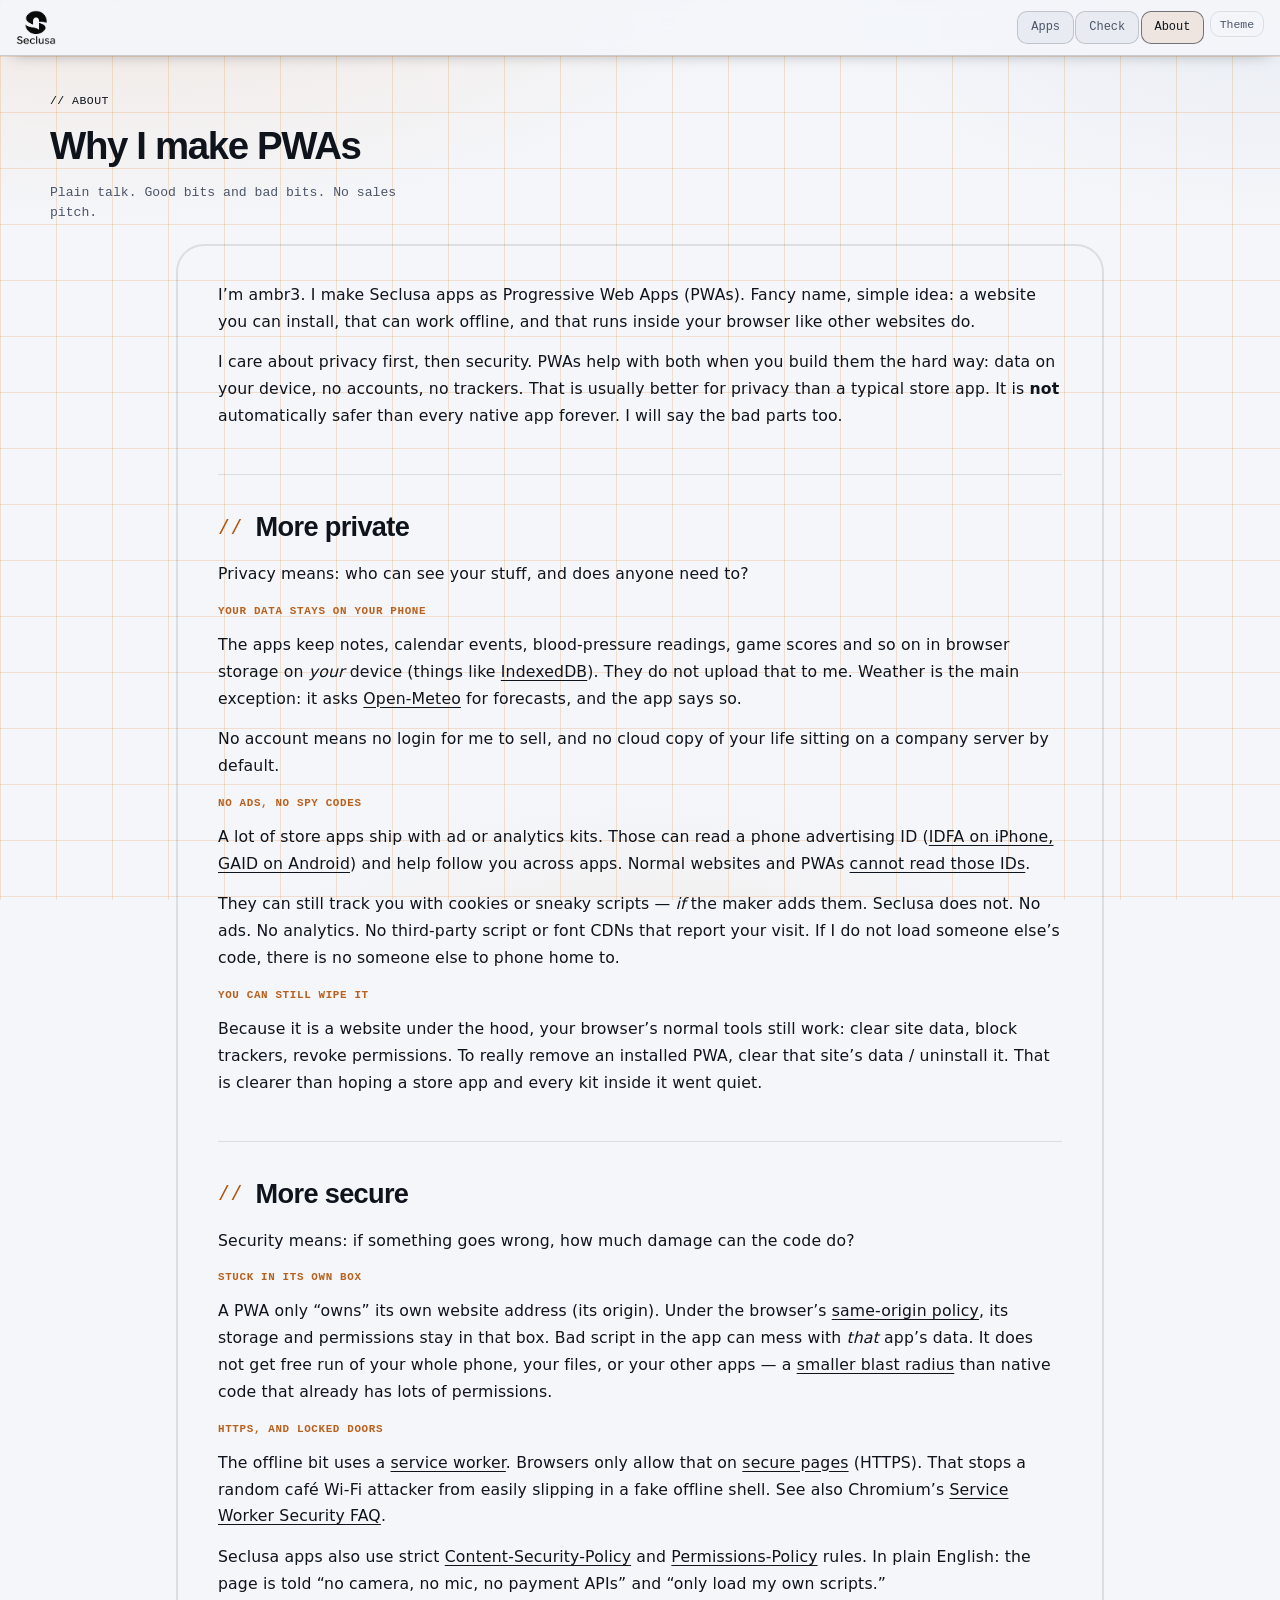
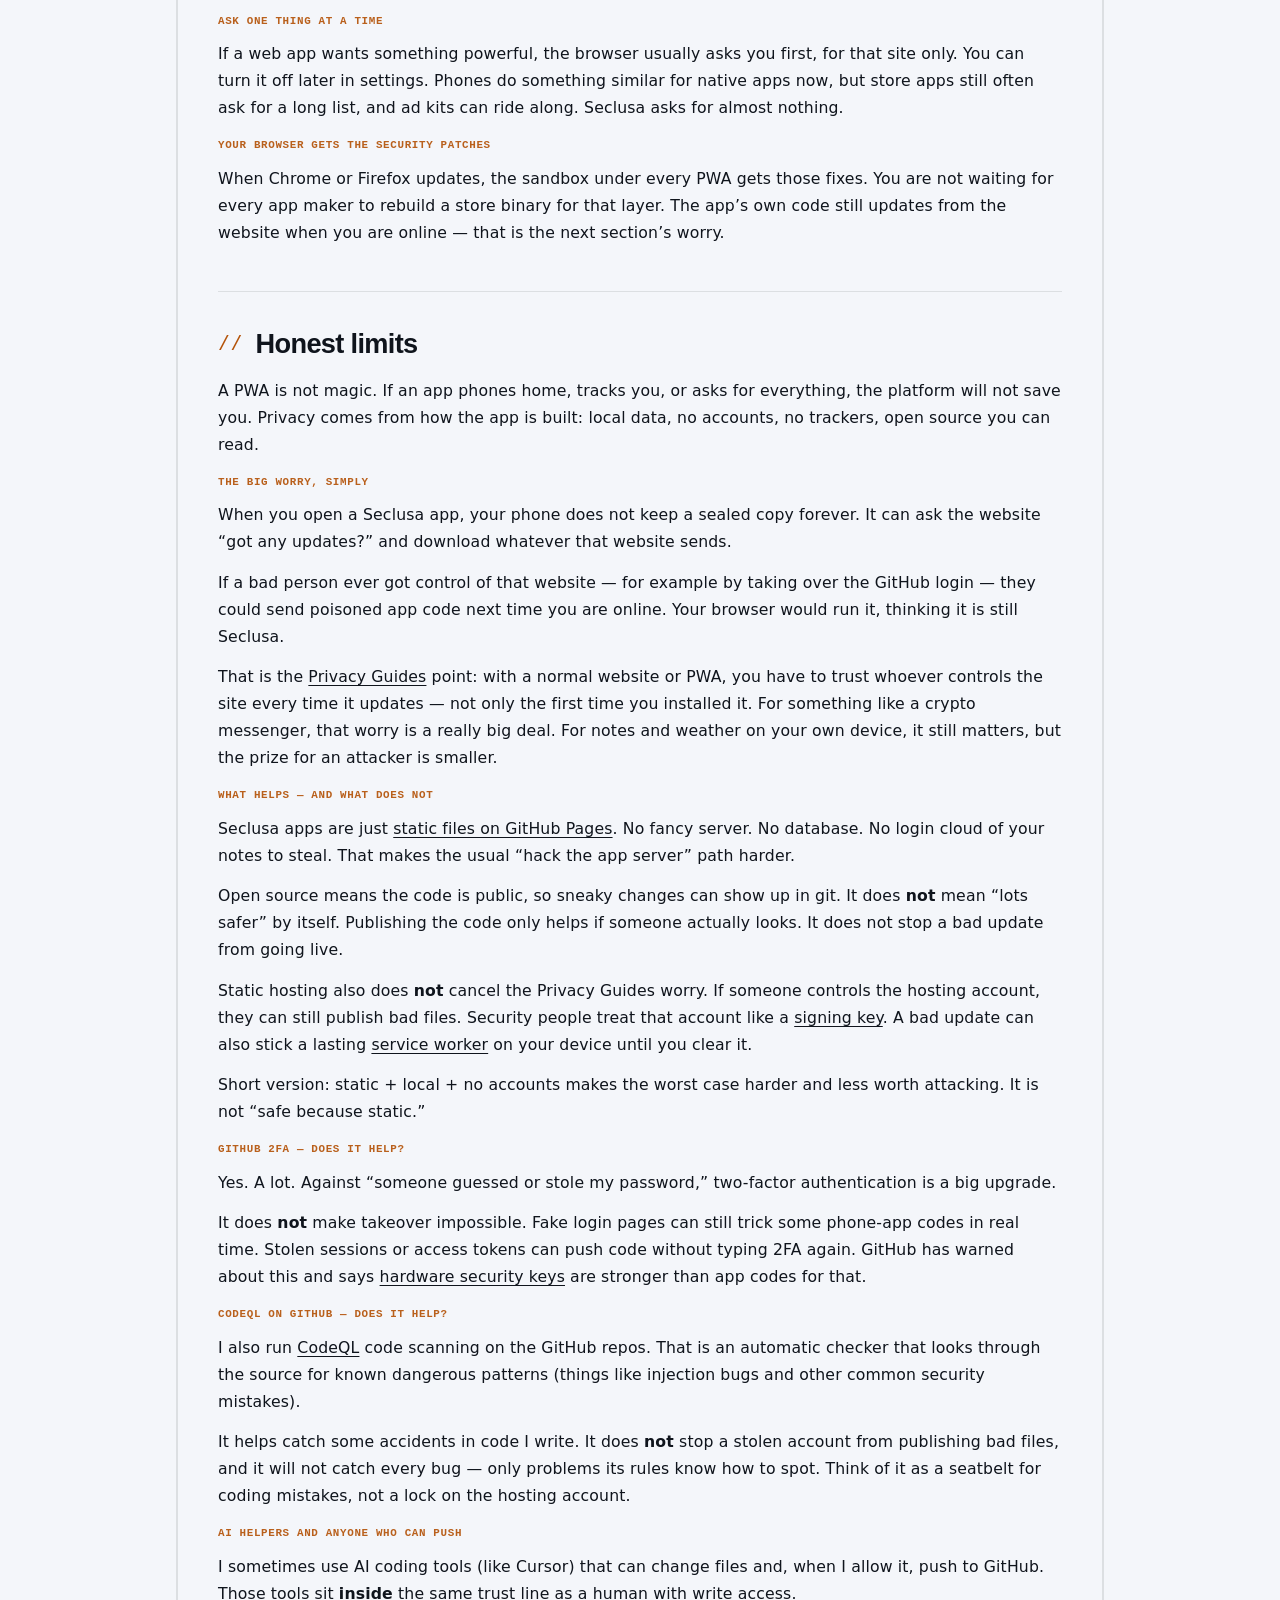
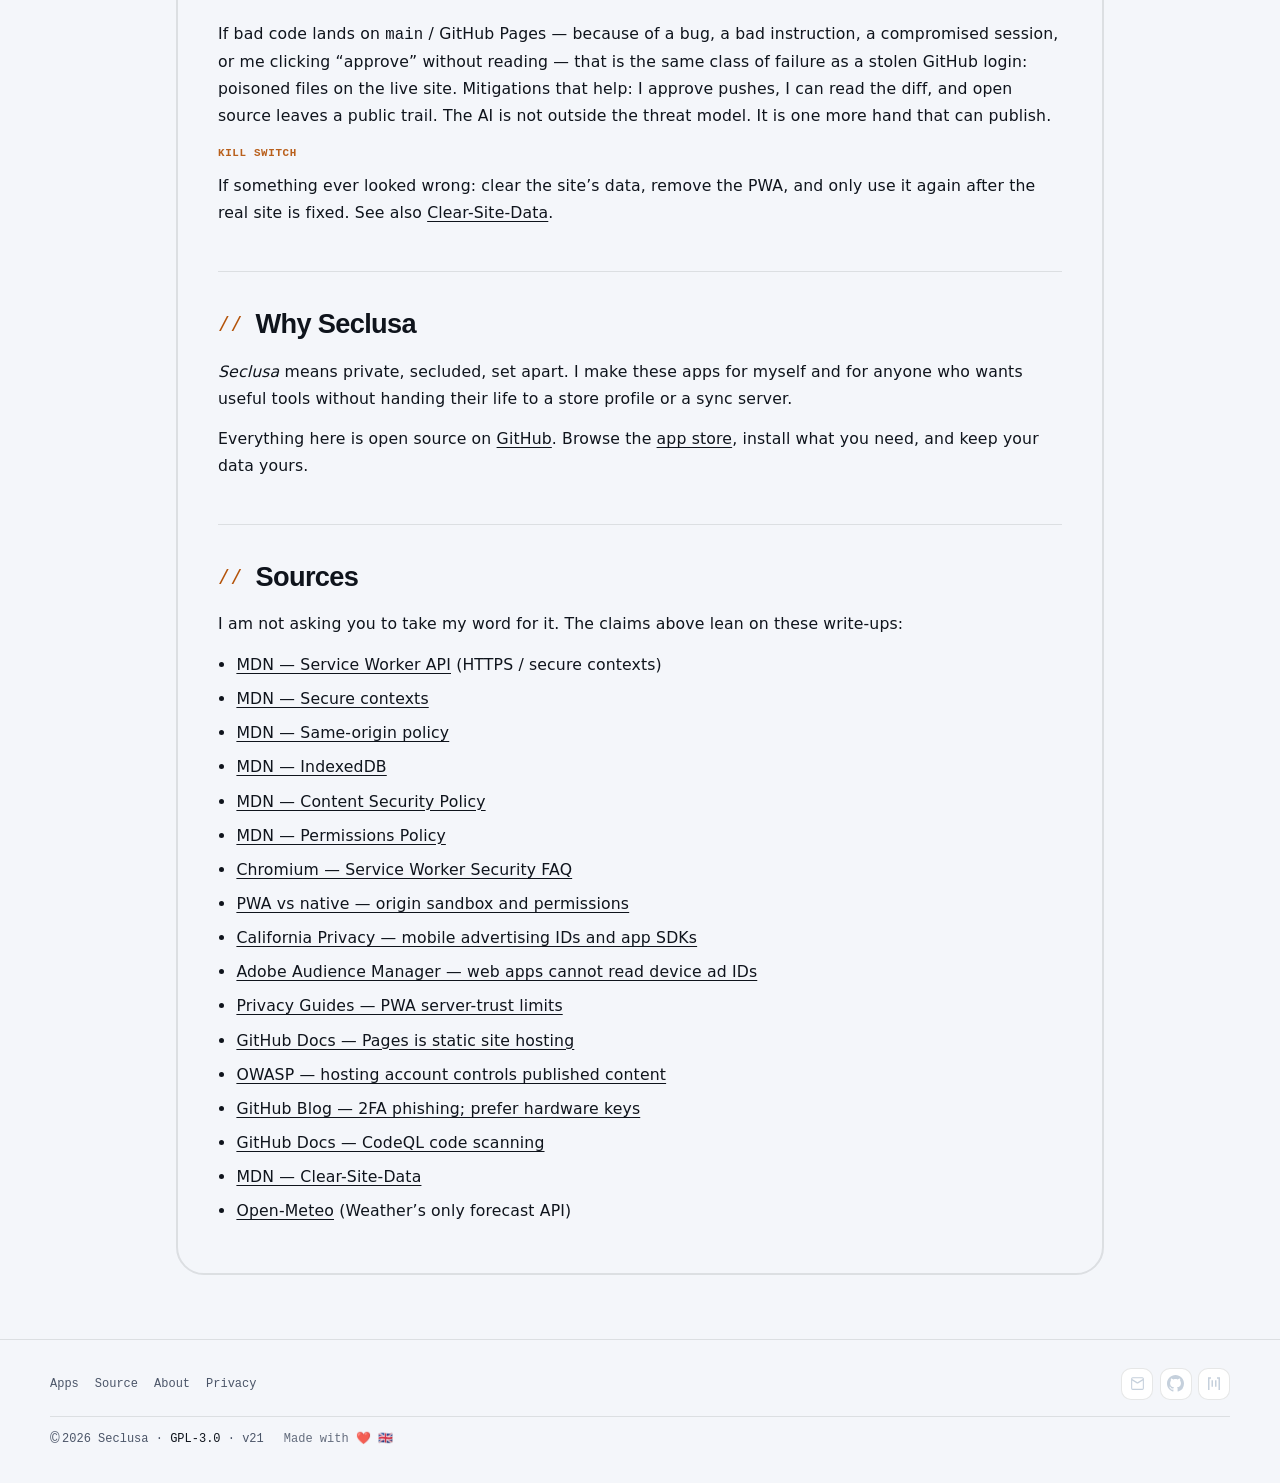
==== about/index.html @ 69f2e100 "Release 21: add Check toolkit page on the site. Co-authored-by: Cursor <cursoragent@cursor.com>" ====
<!DOCTYPE html>
<html lang="en">
<head>
  <meta charset="utf-8">
  <meta name="viewport" content="width=device-width, initial-scale=1, viewport-fit=cover">
  <meta name="description" content="Why ambr3 builds Seclusa PWAs — plain talk on privacy, security, and the hard limits.">
  <meta name="theme-color" content="#070b12">
  <meta name="referrer" content="no-referrer">
  <meta http-equiv="Permissions-Policy" content="camera=(), microphone=(), geolocation=(), payment=(), usb=(), interest-cohort=()">
  <meta http-equiv="Content-Security-Policy" content="default-src 'self'; base-uri 'self'; form-action 'self'; object-src 'none'; img-src 'self'; font-src 'self'; style-src 'self'; script-src 'self'; worker-src 'self'; connect-src 'self'; manifest-src 'self'; upgrade-insecure-requests">
  <title>About | Seclusa</title>
  <link rel="canonical" href="https://ambr3.github.io/site/about/">
  <meta property="og:type" content="website">
  <meta property="og:site_name" content="Seclusa">
  <meta property="og:title" content="About | Seclusa">
  <meta property="og:description" content="Why ambr3 builds Seclusa PWAs — plain talk on privacy, security, and the hard limits.">
  <meta property="og:url" content="https://ambr3.github.io/site/about/">
  <meta property="og:image" content="https://ambr3.github.io/site/icons/social.png">
  <meta name="twitter:card" content="summary">
  <meta name="twitter:title" content="About | Seclusa">
  <meta name="twitter:description" content="Why ambr3 builds Seclusa PWAs — plain talk on privacy, security, and the hard limits.">
  <meta name="twitter:image" content="https://ambr3.github.io/site/icons/social.png">
  <link rel="alternate" type="application/rss+xml" title="Seclusa releases" href="../feed.xml">
  <link rel="icon" type="image/png" sizes="192x192" href="../icons/icon-192.png?v=21">
  <link rel="apple-touch-icon" href="../icons/apple-touch-icon.png?v=21">
  <script src="../js/theme-boot.js?v=21"></script>
  <link rel="stylesheet" href="../css/site.css?v=21">
</head>
<body data-site-v="21">
  <nav class="site-nav" aria-label="Primary">
    <a class="brand" href="../">
      <img class="brand-mark" src="../icons/icon-192.png?v=21" width="40" height="40" alt="Seclusa">
    </a>
    <ul class="links">
      <li><a href="../#apps">Apps</a></li>
      <li><a href="../check/">Check</a></li>
      <li><a href="../about/" aria-current="page">About</a></li>
      <li class="theme-menu">
        <button type="button" class="theme-toggle" data-theme-toggle aria-expanded="false" aria-haspopup="dialog" aria-controls="theme-sheet">Theme</button>
        <div class="theme-sheet" id="theme-sheet" data-theme-sheet role="dialog" aria-label="Theme" hidden>
          <p class="theme-sheet__label">Mode</p>
          <div class="theme-sheet__row" role="radiogroup" aria-label="Colour mode">
            <button type="button" role="radio" data-theme-opt="system" aria-checked="false">System</button>
            <button type="button" role="radio" data-theme-opt="light" aria-checked="false">Light</button>
            <button type="button" role="radio" data-theme-opt="dark" aria-checked="false">Dark</button>
          </div>
        </div>
      </li>
    </ul>
  </nav>

  <main>
    <header class="page-head wrap">
      <p class="label">// About</p>
      <h1>Why I make PWAs</h1>
      <p>Plain talk. Good bits and bad bits. No sales pitch.</p>
    </header>

    <div class="about-frame wrap">
      <section class="about-body" id="about">
        <section class="about-section">
          <p>I’m ambr3. I make Seclusa apps as Progressive Web Apps (PWAs). Fancy name, simple idea: a website you can install, that can work offline, and that runs inside your browser like other websites do.</p>
          <p>I care about privacy first, then security. PWAs help with both when you build them the hard way: data on your device, no accounts, no trackers. That is usually better for privacy than a typical store app. It is <strong>not</strong> automatically safer than every native app forever. I will say the bad parts too.</p>
        </section>

        <section class="about-section">
          <h2>More private</h2>
          <p>Privacy means: who can see your stuff, and does anyone need to?</p>
          <h3>Your data stays on your phone</h3>
          <p>The apps keep notes, calendar events, blood-pressure readings, game scores and so on in browser storage on <em>your</em> device (things like <a href="https://developer.mozilla.org/en-US/docs/Web/API/IndexedDB_API" rel="noopener noreferrer">IndexedDB</a>). They do not upload that to me. Weather is the main exception: it asks <a href="https://open-meteo.com/" rel="noopener noreferrer">Open-Meteo</a> for forecasts, and the app says so.</p>
          <p>No account means no login for me to sell, and no cloud copy of your life sitting on a company server by default.</p>
          <h3>No ads, no spy codes</h3>
          <p>A lot of store apps ship with ad or analytics kits. Those can read a phone advertising ID (<a href="https://privacy.ca.gov/2025/09/limit-mobile-app-tracking/" rel="noopener noreferrer">IDFA on iPhone, GAID on Android</a>) and help follow you across apps. Normal websites and PWAs <a href="https://experienceleague.adobe.com/en/docs/audience-manager/user-guide/features/data-sources/global-data-sources" rel="noopener noreferrer">cannot read those IDs</a>.</p>
          <p>They can still track you with cookies or sneaky scripts — <em>if</em> the maker adds them. Seclusa does not. No ads. No analytics. No third-party script or font CDNs that report your visit. If I do not load someone else’s code, there is no someone else to phone home to.</p>
          <h3>You can still wipe it</h3>
          <p>Because it is a website under the hood, your browser’s normal tools still work: clear site data, block trackers, revoke permissions. To really remove an installed PWA, clear that site’s data / uninstall it. That is clearer than hoping a store app and every kit inside it went quiet.</p>
        </section>

        <section class="about-section">
          <h2>More secure</h2>
          <p>Security means: if something goes wrong, how much damage can the code do?</p>
          <h3>Stuck in its own box</h3>
          <p>A PWA only “owns” its own website address (its origin). Under the browser’s <a href="https://developer.mozilla.org/en-US/docs/Web/Security/Same-origin_policy" rel="noopener noreferrer">same-origin policy</a>, its storage and permissions stay in that box. Bad script in the app can mess with <em>that</em> app’s data. It does not get free run of your whole phone, your files, or your other apps — a <a href="https://progressivewebapps.com/fundamentals/pwa-vs-native/" rel="noopener noreferrer">smaller blast radius</a> than native code that already has lots of permissions.</p>
          <h3>HTTPS, and locked doors</h3>
          <p>The offline bit uses a <a href="https://developer.mozilla.org/en-US/docs/Web/API/Service_Worker_API" rel="noopener noreferrer">service worker</a>. Browsers only allow that on <a href="https://developer.mozilla.org/en-US/docs/Web/Security/Defenses/Secure_Contexts" rel="noopener noreferrer">secure pages</a> (HTTPS). That stops a random café Wi‑Fi attacker from easily slipping in a fake offline shell. See also Chromium’s <a href="https://www.chromium.org/Home/chromium-security/security-faq/service-worker-security-faq/" rel="noopener noreferrer">Service Worker Security FAQ</a>.</p>
          <p>Seclusa apps also use strict <a href="https://developer.mozilla.org/en-US/docs/Web/HTTP/Guides/CSP" rel="noopener noreferrer">Content-Security-Policy</a> and <a href="https://developer.mozilla.org/en-US/docs/Web/HTTP/Guides/Permissions_Policy" rel="noopener noreferrer">Permissions-Policy</a> rules. In plain English: the page is told “no camera, no mic, no payment APIs” and “only load my own scripts.”</p>
          <h3>Ask one thing at a time</h3>
          <p>If a web app wants something powerful, the browser usually asks you first, for that site only. You can turn it off later in settings. Phones do something similar for native apps now, but store apps still often ask for a long list, and ad kits can ride along. Seclusa asks for almost nothing.</p>
          <h3>Your browser gets the security patches</h3>
          <p>When Chrome or Firefox updates, the sandbox under every PWA gets those fixes. You are not waiting for every app maker to rebuild a store binary for that layer. The app’s own code still updates from the website when you are online — that is the next section’s worry.</p>
        </section>

        <section class="about-section">
          <h2>Honest limits</h2>
          <p>A PWA is not magic. If an app phones home, tracks you, or asks for everything, the platform will not save you. Privacy comes from how the app is built: local data, no accounts, no trackers, open source you can read.</p>
          <h3>The big worry, simply</h3>
          <p>When you open a Seclusa app, your phone does not keep a sealed copy forever. It can ask the website “got any updates?” and download whatever that website sends.</p>
          <p>If a bad person ever got control of that website — for example by taking over the GitHub login — they could send poisoned app code next time you are online. Your browser would run it, thinking it is still Seclusa.</p>
          <p>That is the <a href="https://www.privacyguides.org/articles/2024/11/30/pwa-vs-iwa/" rel="noopener noreferrer">Privacy Guides</a> point: with a normal website or PWA, you have to trust whoever controls the site every time it updates — not only the first time you installed it. For something like a crypto messenger, that worry is a really big deal. For notes and weather on your own device, it still matters, but the prize for an attacker is smaller.</p>
          <h3>What helps — and what does not</h3>
          <p>Seclusa apps are just <a href="https://docs.github.com/en/pages/getting-started-with-github-pages/about-github-pages" rel="noopener noreferrer">static files on GitHub Pages</a>. No fancy server. No database. No login cloud of your notes to steal. That makes the usual “hack the app server” path harder.</p>
          <p>Open source means the code is public, so sneaky changes can show up in git. It does <strong>not</strong> mean “lots safer” by itself. Publishing the code only helps if someone actually looks. It does not stop a bad update from going live.</p>
          <p>Static hosting also does <strong>not</strong> cancel the Privacy Guides worry. If someone controls the hosting account, they can still publish bad files. Security people treat that account like a <a href="https://scs.owasp.org/handbooks/02-dns-hosting-security/part5-hosting-and-web-presence/" rel="noopener noreferrer">signing key</a>. A bad update can also stick a lasting <a href="https://www.chromium.org/Home/chromium-security/security-faq/service-worker-security-faq/" rel="noopener noreferrer">service worker</a> on your device until you clear it.</p>
          <p>Short version: static + local + no accounts makes the worst case harder and less worth attacking. It is not “safe because static.”</p>
          <h3>GitHub 2FA — does it help?</h3>
          <p>Yes. A lot. Against “someone guessed or stole my password,” two-factor authentication is a big upgrade.</p>
          <p>It does <strong>not</strong> make takeover impossible. Fake login pages can still trick some phone-app codes in real time. Stolen sessions or access tokens can push code without typing 2FA again. GitHub has warned about this and says <a href="https://github.blog/news-insights/company-news/security-alert-new-phishing-campaign-targets-github-users/" rel="noopener noreferrer">hardware security keys</a> are stronger than app codes for that.</p>
          <h3>CodeQL on GitHub — does it help?</h3>
          <p>I also run <a href="https://docs.github.com/en/code-security/code-scanning/introduction-to-code-scanning/about-code-scanning-with-codeql" rel="noopener noreferrer">CodeQL</a> code scanning on the GitHub repos. That is an automatic checker that looks through the source for known dangerous patterns (things like injection bugs and other common security mistakes).</p>
          <p>It helps catch some accidents in code I write. It does <strong>not</strong> stop a stolen account from publishing bad files, and it will not catch every bug — only problems its rules know how to spot. Think of it as a seatbelt for coding mistakes, not a lock on the hosting account.</p>
          <h3>AI helpers and anyone who can push</h3>
          <p>I sometimes use AI coding tools (like Cursor) that can change files and, when I allow it, push to GitHub. Those tools sit <strong>inside</strong> the same trust line as a human with write access.</p>
          <p>If bad code lands on <code>main</code> / GitHub Pages — because of a bug, a bad instruction, a compromised session, or me clicking “approve” without reading — that is the same class of failure as a stolen GitHub login: poisoned files on the live site. Mitigations that help: I approve pushes, I can read the diff, and open source leaves a public trail. The AI is not outside the threat model. It is one more hand that can publish.</p>
          <h3>Kill switch</h3>
          <p>If something ever looked wrong: clear the site’s data, remove the PWA, and only use it again after the real site is fixed. See also <a href="https://developer.mozilla.org/en-US/docs/Web/HTTP/Headers/Clear-Site-Data" rel="noopener noreferrer">Clear-Site-Data</a>.</p>
        </section>

        <section class="about-section">
          <h2>Why Seclusa</h2>
          <p><em>Seclusa</em> means private, secluded, set apart. I make these apps for myself and for anyone who wants useful tools without handing their life to a store profile or a sync server.</p>
          <p>Everything here is open source on <a href="https://github.com/ambr3" rel="noopener noreferrer">GitHub</a>. Browse the <a href="../#apps">app store</a>, install what you need, and keep your data yours.</p>
        </section>

        <section class="about-section">
          <h2>Sources</h2>
          <p>I am not asking you to take my word for it. The claims above lean on these write-ups:</p>
          <ul class="about-sources">
            <li><a href="https://developer.mozilla.org/en-US/docs/Web/API/Service_Worker_API" rel="noopener noreferrer">MDN — Service Worker API</a> (HTTPS / secure contexts)</li>
            <li><a href="https://developer.mozilla.org/en-US/docs/Web/Security/Defenses/Secure_Contexts" rel="noopener noreferrer">MDN — Secure contexts</a></li>
            <li><a href="https://developer.mozilla.org/en-US/docs/Web/Security/Same-origin_policy" rel="noopener noreferrer">MDN — Same-origin policy</a></li>
            <li><a href="https://developer.mozilla.org/en-US/docs/Web/API/IndexedDB_API" rel="noopener noreferrer">MDN — IndexedDB</a></li>
            <li><a href="https://developer.mozilla.org/en-US/docs/Web/HTTP/Guides/CSP" rel="noopener noreferrer">MDN — Content Security Policy</a></li>
            <li><a href="https://developer.mozilla.org/en-US/docs/Web/HTTP/Guides/Permissions_Policy" rel="noopener noreferrer">MDN — Permissions Policy</a></li>
            <li><a href="https://www.chromium.org/Home/chromium-security/security-faq/service-worker-security-faq/" rel="noopener noreferrer">Chromium — Service Worker Security FAQ</a></li>
            <li><a href="https://progressivewebapps.com/fundamentals/pwa-vs-native/" rel="noopener noreferrer">PWA vs native — origin sandbox and permissions</a></li>
            <li><a href="https://privacy.ca.gov/2025/09/limit-mobile-app-tracking/" rel="noopener noreferrer">California Privacy — mobile advertising IDs and app SDKs</a></li>
            <li><a href="https://experienceleague.adobe.com/en/docs/audience-manager/user-guide/features/data-sources/global-data-sources" rel="noopener noreferrer">Adobe Audience Manager — web apps cannot read device ad IDs</a></li>
            <li><a href="https://www.privacyguides.org/articles/2024/11/30/pwa-vs-iwa/" rel="noopener noreferrer">Privacy Guides — PWA server-trust limits</a></li>
            <li><a href="https://docs.github.com/en/pages/getting-started-with-github-pages/about-github-pages" rel="noopener noreferrer">GitHub Docs — Pages is static site hosting</a></li>
            <li><a href="https://scs.owasp.org/handbooks/02-dns-hosting-security/part5-hosting-and-web-presence/" rel="noopener noreferrer">OWASP — hosting account controls published content</a></li>
            <li><a href="https://github.blog/news-insights/company-news/security-alert-new-phishing-campaign-targets-github-users/" rel="noopener noreferrer">GitHub Blog — 2FA phishing; prefer hardware keys</a></li>
            <li><a href="https://docs.github.com/en/code-security/code-scanning/introduction-to-code-scanning/about-code-scanning-with-codeql" rel="noopener noreferrer">GitHub Docs — CodeQL code scanning</a></li>
            <li><a href="https://developer.mozilla.org/en-US/docs/Web/HTTP/Headers/Clear-Site-Data" rel="noopener noreferrer">MDN — Clear-Site-Data</a></li>
            <li><a href="https://open-meteo.com/" rel="noopener noreferrer">Open-Meteo</a> (Weather’s only forecast API)</li>
          </ul>
        </section>
      </section>
    </div>
  </main>

  <footer class="site-footer">
    <div class="foot-inner">
      <div class="foot-top">
        <nav class="foot-map" aria-label="Site">
          <a href="../#apps">Apps</a>
          <a href="https://github.com/ambr3" rel="noopener noreferrer">Source</a>
          <a href="../about/">About</a>
          <a href="../privacy/">Privacy</a>
        </nav>
<div class="foot-social" aria-label="Profiles">
      <a class="foot-ico" href="mailto:ambr3@dav3.mailer.me" aria-label="Email" title="Email">
        <img src="../icons/email.svg" alt="" width="20" height="20">
      </a>
      <a class="foot-ico" href="https://github.com/ambr3" rel="noopener noreferrer" aria-label="GitHub" title="GitHub">
        <img src="../icons/github.svg" alt="" width="20" height="20">
      </a>
      <a class="foot-ico" href="https://matrix.to/#/@solair3:matrix.org" rel="noopener noreferrer" aria-label="Matrix" title="Matrix">
        <img src="../icons/matrix.svg" alt="" width="20" height="20">
      </a>
    </div>
      </div>
      <div class="foot-bottom">
        <p class="foot-legal"><span class="foot-legal__mark" aria-hidden="true">©</span><span class="foot-legal__text">2026 Seclusa · <a href="../COPYING.txt">GPL-3.0</a> · <span class="foot-ver">v21</span></span></p>
        <p class="foot-credit">Made with ❤️ 🇬🇧</p>
      </div>
    </div>
  </footer>
  <script src="../js/site.js?v=21"></script>
</body>
</html>
---- css/site.css ----
@font-face {
  font-family: "Seclusa Mono";
  src: url("../fonts/CascadiaMono.ttf") format("truetype");
  font-weight: 400 600;
  font-style: normal;
  font-display: swap;
}

:root,
html[data-theme="dark"] {
  color-scheme: dark;
  --ink: #070b12;
  --ink-2: #0c1220;
  --ink-3: #141c2e;
  --panel: #101827;
  --panel-2: #172033;
  --fog: #8fa0b8;
  --paper: #c9d4e6;
  --teal: #ffffff;
  --teal-dim: #e8eef8;
  --accent: #e08a3c;
  --accent-dim: #c4732a;
  --teal-glow: rgba(224, 138, 60, 0.12);
  --link: #ffffff;
  --line: rgba(139, 155, 180, 0.2);
  --line-strong: rgba(139, 155, 180, 0.32);
  --amber: #e6a35c;
  --danger: #f87171;
  --display: "Segoe UI", "Helvetica Neue", sans-serif;
  --body: "Segoe UI", "Helvetica Neue", sans-serif;
  --mono: ui-monospace, "Cascadia Code", "SF Mono", Menlo, Consolas, monospace;
  --nav-h: 56px;
  --max: 1180px;
  --ease: cubic-bezier(0.22, 1, 0.36, 1);
  --radius: 10px;
  --nav-bg: rgba(7, 11, 18, 0.88);
  --grid-line: rgba(224, 138, 60, 0.14);
  --grid-glow: rgba(224, 138, 60, 0.22);
  --icon-tile: #0a0a0a;
  --icon-ink: #ffffff;
}

html[data-theme="light"] {
  color-scheme: light;
  --ink: #f4f6fa;
  --ink-2: #e9eef6;
  --ink-3: #dde4ef;
  --panel: #ffffff;
  --panel-2: #f0f3f9;
  --fog: #4b5568;
  --paper: #0f141c;
  --teal: #0f141c;
  --teal-dim: #1a2332;
  --accent: #c45e12;
  --accent-dim: #9a4a0c;
  --teal-glow: rgba(196, 94, 18, 0.1);
  --link: #0f141c;
  --line: rgba(15, 20, 28, 0.1);
  --line-strong: rgba(15, 20, 28, 0.18);
  --amber: #b45309;
  --nav-bg: rgba(244, 246, 250, 0.92);
  --grid-line: rgba(224, 138, 60, 0.22);
  --grid-glow: rgba(224, 138, 60, 0.14);
  --icon-tile: #ffffff;
  --icon-ink: #0a0a0a;
}

*,
*::before,
*::after {
  box-sizing: border-box;
}

html {
  scroll-behavior: smooth;
  overflow-x: clip;
  -webkit-text-size-adjust: 100%;
  text-size-adjust: 100%;
}

body {
  margin: 0;
  min-height: 100vh;
  max-width: 100%;
  overflow-x: clip;
  font-family: var(--body);
  font-size: 1rem;
  line-height: 1.55;
  color: var(--paper);
  background: var(--ink);
  -webkit-font-smoothing: antialiased;
}

body::before {
  content: "";
  position: fixed;
  inset: 0;
  z-index: -2;
  background:
    linear-gradient(var(--grid-line) 1px, transparent 1px),
    linear-gradient(90deg, var(--grid-line) 1px, transparent 1px),
    radial-gradient(ellipse 90% 55% at 10% -5%, var(--grid-glow), transparent 55%),
    radial-gradient(ellipse 70% 50% at 100% 0%, rgba(139, 155, 180, 0.1), transparent 50%),
    radial-gradient(ellipse 60% 40% at 50% 110%, rgba(224, 138, 60, 0.08), transparent 55%),
    var(--ink);
  background-size: 56px 56px, 56px 56px, auto, auto, auto, auto;
  animation: grid-drift 28s linear infinite;
}

@keyframes grid-drift {
  from { background-position: 0 0, 0 0, 0 0, 0 0, 0 0, 0 0; }
  to { background-position: 56px 56px, 56px 56px, 0 0, 0 0, 0 0, 0 0; }
}

@media (prefers-reduced-motion: reduce) {
  body::before {
    animation: none;
  }
}

a {
  color: var(--link);
  text-decoration: none;
}

a:hover {
  color: var(--teal-dim);
  text-decoration: underline;
  text-underline-offset: 3px;
}

a:focus-visible,
.site-nav .brand:focus-visible {
  outline: 2px solid rgba(242, 196, 154, 0.65);
  outline-offset: 3px;
}

img {
  max-width: 100%;
  display: block;
}

code {
  font-family: var(--mono);
}

.site-nav {
  position: sticky;
  top: 0;
  z-index: 40;
  min-height: var(--nav-h);
  height: auto;
  display: flex;
  align-items: center;
  justify-content: space-between;
  gap: 0.5rem 1rem;
  flex-wrap: wrap;
  padding: 0.55rem 1rem;
  background: var(--nav-bg);
  /* A stronger bottom edge separates the sticky bar from page content as it
     scrolls under, which a plain background tint alone does not achieve. */
  border-bottom: 1px solid var(--line-strong);
  box-shadow: 0 6px 18px -12px rgba(0, 0, 0, 0.55);
  backdrop-filter: blur(10px);
  transition: padding 0.22s var(--ease), min-height 0.22s var(--ease);
}

.site-nav.is-compact {
  padding: 0.35rem 1rem;
  min-height: 2.75rem;
}

.site-nav .brand-mark {
  transition: width 0.22s var(--ease), height 0.22s var(--ease);
}

.site-nav.is-compact .brand-mark {
  width: 1.85rem;
  height: auto;
}

.site-nav .brand {
  display: inline-flex;
  align-items: center;
  text-decoration: none;
  flex: 0 0 auto;
  line-height: 0;
}

.site-nav .brand-mark,
.hero-lockup__icon {
  border-radius: 0;
  background: transparent;
  box-shadow: none;
}

.site-nav .brand-mark {
  width: 2.5rem;
  /* The icon is transparent now and slightly wider than tall (108x95), so a
     fixed square height would squash it. Auto height keeps the aspect ratio;
     flex-start keeps the mark aligned to the top of the nav row. */
  height: auto;
  flex: 0 0 auto;
  display: block;
}

/* Icon colour follows the theme: the artwork is dark, so dark mode inverts it.

   The home logo additionally carries an orange glow, held in --logo-glow so
   each theme only sets that one value. It is composed here rather than in the
   nav and tile rules because a filter list may not mix `none` with other
   functions: `invert(1) none` is invalid and the whole declaration is dropped,
   which is how the nav mark lost its invert. Elements without --logo-glow get
   the plain form instead. */
html[data-theme="dark"] .site-nav .brand-mark {
  filter: invert(1);
}

html[data-theme="dark"] .hero-lockup__icon {
  filter: invert(1) var(--logo-glow);
}

html[data-theme="light"] .site-nav .brand-mark {
  filter: none;
}

html[data-theme="light"] .hero-lockup__icon {
  filter: var(--logo-glow);
}

@media (prefers-color-scheme: dark) {
  html:not([data-theme="light"]) .site-nav .brand-mark {
    filter: invert(1);
  }

  html:not([data-theme="light"]) .hero-lockup__icon {
    filter: invert(1) var(--logo-glow);
  }
}

@media (prefers-color-scheme: light) {
  html:not([data-theme="dark"]) .site-nav .brand-mark {
    filter: none;
  }

  html:not([data-theme="dark"]) .hero-lockup__icon {
    filter: var(--logo-glow);
  }
}

.site-nav .brand:hover {
  text-decoration: none;
  opacity: 1;
}

html[data-theme="dark"] .site-nav .brand:hover .brand-mark {
  filter: invert(1) drop-shadow(0 0 16px rgba(224, 138, 60, 0.45));
}

html[data-theme="light"] .site-nav .brand:hover .brand-mark {
  filter: drop-shadow(0 0 12px rgba(196, 94, 18, 0.35));
}

@media (prefers-color-scheme: dark) {
  html:not([data-theme="light"]) .site-nav .brand:hover .brand-mark {
    filter: invert(1) drop-shadow(0 0 16px rgba(224, 138, 60, 0.45));
  }
}

@media (prefers-color-scheme: light) {
  html:not([data-theme="dark"]) .site-nav .brand:hover .brand-mark {
    filter: drop-shadow(0 0 12px rgba(196, 94, 18, 0.35));
  }
}

.site-nav .links {
  display: flex;
  flex-wrap: wrap;
  justify-content: flex-end;
  gap: 0.1rem;
  list-style: none;
  margin: 0;
  padding: 0;
  min-width: 0;
  max-width: 100%;
  flex: 1 1 auto;
}

.site-nav .links li {
  flex: 0 0 auto;
  min-width: 0;
}

.site-nav .links a {
  display: block;
  padding: 0.4rem 0.8rem;
  color: var(--fog);
  font-family: var(--mono);
  font-size: 0.75rem;
  font-weight: 500;
  border-radius: var(--radius);
  /* A visible edge makes each link read as a button rather than loose text.
     --line is theme-aware, so this needs no light/dark override. */
  border: 1px solid var(--line-strong);
  background: color-mix(in srgb, var(--fog) 6%, transparent);
  text-decoration: none;
  transition: color 0.15s var(--ease), background 0.15s var(--ease),
    border-color 0.15s var(--ease), transform 0.15s var(--ease);
  white-space: nowrap;
}

.site-nav .links a:hover,
.site-nav .links a:focus-visible,
.site-nav .links a[aria-current="page"] {
  color: var(--teal);
  background: var(--teal-glow);
  border-color: color-mix(in srgb, var(--teal) 55%, transparent);
  text-decoration: none;
}

/* Lift on hover only — a resting nav should not look interactive everywhere. */
.site-nav .links a:hover {
  transform: translateY(-1px);
}

.offline-main {
  padding: 3rem 0;
}

.wrap {
  width: min(100% - 2rem, var(--max));
  margin-inline: auto;
}

.site-footer {
  margin-top: 4rem;
  padding: 1.75rem 1.25rem 2.25rem;
  border-top: 1px solid var(--line);
  color: var(--fog);
  font-family: var(--mono);
  font-size: 0.75rem;
  line-height: 1.5;
}

.site-footer .foot-inner {
  width: min(100%, var(--max));
  margin-inline: auto;
  display: flex;
  flex-direction: column;
  gap: 1rem;
}

.site-footer .foot-top {
  display: flex;
  flex-wrap: wrap;
  align-items: center;
  justify-content: space-between;
  gap: 0.85rem 1.25rem;
}

.site-footer .foot-map {
  display: flex;
  flex-wrap: wrap;
  align-items: center;
  gap: 0.15rem 1rem;
  min-width: 0;
}

.site-footer .foot-bottom {
  display: flex;
  flex-wrap: wrap;
  align-items: baseline;
  gap: 0.35rem 1.25rem;
  padding-top: 0.85rem;
  border-top: 1px solid var(--line);
}

.site-footer .foot-legal,
.site-footer .foot-credit {
  margin: 0;
  min-width: 0;
}

.site-footer .foot-credit {
  opacity: 0.85;
}

/* The copyright symbol reads as part of the text at the same size, so it is
   scaled up and nudged to sit on the line rather than below it. */
.site-footer .foot-legal__mark {
  font-size: 1.35em;
  line-height: 0;
  vertical-align: -0.08em;
  margin-right: 0.15rem;
  opacity: 0.9;
}

.site-footer .foot-legal__text {
  white-space: nowrap;
}

.site-footer .foot-map a,
.site-footer .foot-credit a {
  color: inherit;
  text-decoration: none;
}

.site-footer .foot-map a:hover,
.site-footer .foot-credit a:hover {
  color: var(--paper);
}

.foot-social {
  display: flex;
  flex-wrap: nowrap;
  align-items: center;
  gap: 0.4rem;
  margin: 0;
}

.foot-ico {
  display: inline-flex;
  align-items: center;
  justify-content: center;
  flex: 0 0 auto;
  width: 2rem;
  height: 2rem;
  color: var(--fog);
  border: 1px solid var(--line);
  border-radius: var(--radius);
  background: var(--panel);
  transition: color 0.15s ease, border-color 0.15s ease, background 0.15s ease;
}

.foot-ico:hover {
  color: var(--teal);
  border-color: var(--line-strong);
  background: var(--teal-glow);
}

.foot-ico img,
.foot-ico svg {
  width: 1.05rem;
  height: 1.05rem;
  display: block;
}

@media (max-width: 640px) {
  .site-footer {
    padding: 1.5rem 1rem 2rem;
  }
  .site-footer .foot-top {
    flex-direction: column;
    align-items: flex-start;
  }
}

/* ----- Home ----- */
.hero {
  display: block;
  padding: 1.5rem 0 1.25rem;
  position: relative;
  min-width: 0;
  min-height: 0;
  overflow-x: clip;
}

.hero--compact {
  padding: 1.5rem 0 1.25rem;
}

.hero-copy {
  min-width: 0;
  max-width: 100%;
  display: flex;
  flex-direction: column;
  align-items: center;
  text-align: center;
}

.hero-brand-row {
  display: flex;
  flex-direction: column;
  align-items: center;
  justify-content: center;
  gap: 0.85rem;
  margin: 0 auto;
  min-width: 0;
  width: 100%;
  max-width: 28rem;
}

.hero-lockup__gloss {
  display: flex;
  flex-direction: column;
  align-items: center;
  gap: 0.4rem;
  width: 100%;
  max-width: 36ch;
}

.hero-lockup__icon {
  flex: 0 0 auto;
  width: clamp(11rem, 42vw, 16rem);
  height: auto;
  display: block;
  margin: 0 auto;
  --logo-glow: drop-shadow(0 0 16px rgba(224, 138, 60, 0.45));
}

.hero-lockup__tag {
  margin: 0;
  text-align: center;
  max-width: 36ch;
}

.hero-store-link {
  margin: 0.15rem 0 0;
  text-align: center;
}

@media (min-width: 768px) {
  .hero,
  .hero--compact {
    padding: 1.75rem 0 1.5rem;
  }

  .hero-brand-row {
    gap: 1rem;
  }

  .hero-lockup__icon {
    width: clamp(12rem, 22vw, 15.5rem);
  }
}

html[data-theme="light"] .hero-lockup__icon {
  --logo-glow: drop-shadow(0 0 12px rgba(196, 94, 18, 0.35));
}

@media (prefers-color-scheme: light) {
  html:not([data-theme="dark"]) .hero-lockup__icon {
    --logo-glow: drop-shadow(0 0 12px rgba(196, 94, 18, 0.35));
  }
}

.hero-lockup__rule {
  width: min(7.5rem, 42%);
  height: 0;
  margin: 0.2rem auto 0.15rem;
  border: 0;
  border-top: 1px solid rgba(255, 255, 255, 0.22);
  transition: border-color 0.25s var(--ease), box-shadow 0.25s var(--ease),
    width 0.25s var(--ease);
}

.hero-brand-row:hover .hero-lockup__rule,
.hero-lockup__gloss:hover .hero-lockup__rule {
  border-top-color: rgba(224, 138, 60, 0.7);
  box-shadow: 0 0 12px rgba(224, 138, 60, 0.45);
  width: min(9rem, 52%);
}

html[data-theme="light"] .hero-lockup__rule {
  border-top-color: rgba(15, 20, 28, 0.16);
}

html[data-theme="light"] .hero-brand-row:hover .hero-lockup__rule,
html[data-theme="light"] .hero-lockup__gloss:hover .hero-lockup__rule {
  border-top-color: rgba(196, 94, 18, 0.65);
  box-shadow: 0 0 10px rgba(196, 94, 18, 0.35);
}

@media (prefers-color-scheme: light) {
  html:not([data-theme="dark"]) .hero-lockup__rule {
    border-top-color: rgba(15, 20, 28, 0.16);
  }
  html:not([data-theme="dark"]) .hero-brand-row:hover .hero-lockup__rule,
  html:not([data-theme="dark"]) .hero-lockup__gloss:hover .hero-lockup__rule {
    border-top-color: rgba(196, 94, 18, 0.65);
    box-shadow: 0 0 10px rgba(196, 94, 18, 0.35);
  }
}

.hero-lockup__icon {
  animation: logo-breathe 5.5s ease-in-out infinite;
}

@keyframes logo-breathe {
  0%,
  100% {
    opacity: 1;
  }
  50% {
    opacity: 0.78;
  }
}

@media (prefers-reduced-motion: reduce) {
  .hero-lockup__icon {
    animation: none;
  }
}

.hero-lockup__tag {
  margin: 0;
  max-width: 42ch;
  font-family: "Seclusa Mono", "Cascadia Mono", ui-monospace, Menlo, Consolas, monospace;
  font-size: clamp(0.72rem, 1.8vw, 0.92rem);
  font-weight: 400;
  letter-spacing: 0.01em;
  color: var(--teal);
  line-height: 1.35;
}

/* The Latin gloss lights up once as the page loads, word by word. Delays are
   staggered with nth-child so no script is needed, and the glow is themed the
   same way the logo's is. */
.hero-lockup__tag span {
  --word-glow-blur: 14px;
  --word-glow-tint: rgba(224, 138, 60, 0.55);
  animation: word-glow 1.5s var(--ease) both;
}

.hero-lockup__tag span:nth-child(1) {
  animation-delay: 1.1s;
}

.hero-lockup__tag span:nth-child(2) {
  animation-delay: 1.3s;
}

.hero-lockup__tag span:nth-child(3) {
  animation-delay: 1.5s;
}

html[data-theme="light"] .hero-lockup__tag span {
  --word-glow-blur: 10px;
  --word-glow-tint: rgba(196, 94, 18, 0.4);
}

@media (prefers-color-scheme: light) {
  html:not([data-theme="dark"]) .hero-lockup__tag span {
    --word-glow-blur: 10px;
    --word-glow-tint: rgba(196, 94, 18, 0.4);
  }
}

@keyframes word-glow {
  0%,
  100% {
    color: var(--teal);
    text-shadow: none;
  }
  40% {
    color: var(--accent);
    text-shadow: 0 0 var(--word-glow-blur) var(--word-glow-tint);
  }
}

@media (prefers-reduced-motion: reduce) {
  .hero-lockup__tag span {
    animation: none;
  }
}

.visually-hidden {
  position: absolute !important;
  width: 1px !important;
  height: 1px !important;
  padding: 0 !important;
  margin: -1px !important;
  overflow: hidden !important;
  clip: rect(0, 0, 0, 0) !important;
  clip-path: inset(50%) !important;
  white-space: nowrap !important;
  border: 0 !important;
}

.hero-store-link a {
  display: inline-flex;
  align-items: center;
  gap: 0.35rem;
  padding: 0.5rem 1rem;
  border: 1px solid var(--accent);
  border-radius: 12px;
  background: var(--accent);
  color: var(--ink);
  font-family: var(--mono);
  font-size: 0.78rem;
  font-weight: 600;
  text-decoration: none;
  transition: filter 0.15s var(--ease), transform 0.15s var(--ease);
}

.hero-store-link a:hover {
  filter: brightness(1.08);
  text-decoration: none;
  color: var(--ink);
  transform: translateY(-1px);
}

.theme-toggle {
  display: inline-flex;
  align-items: center;
  justify-content: center;
  margin-left: 0.25rem;
  padding: 0.35rem 0.55rem;
  border: 1px solid var(--line);
  border-radius: var(--radius);
  background: transparent;
  color: var(--fog);
  font-family: var(--mono);
  font-size: 0.72rem;
  cursor: pointer;
}

.theme-toggle:hover {
  color: var(--teal);
  border-color: var(--line-strong);
  background: var(--teal-glow);
}

.theme-menu {
  position: relative;
}

.theme-sheet {
  position: absolute;
  top: calc(100% + 0.4rem);
  right: 0;
  z-index: 50;
  min-width: 14rem;
  padding: 0.75rem;
  border: 1px solid var(--line-strong);
  border-radius: var(--radius);
  background: var(--panel);
  box-shadow: 0 16px 40px rgba(0, 0, 0, 0.28);
}

.theme-sheet[hidden] {
  display: none;
}

.theme-sheet__label {
  margin: 0 0 0.45rem;
  font-family: var(--mono);
  font-size: 0.68rem;
  letter-spacing: 0.06em;
  text-transform: uppercase;
  color: var(--fog);
}

.theme-sheet__row {
  display: flex;
  gap: 0.35rem;
}

.theme-sheet__row button {
  flex: 1 1 0;
  padding: 0.35rem 0.4rem;
  border: 1px solid var(--line);
  border-radius: var(--radius);
  background: transparent;
  color: var(--fog);
  font-family: var(--mono);
  font-size: 0.72rem;
  cursor: pointer;
}

.theme-sheet__row button[aria-checked="true"] {
  color: var(--paper);
  border-color: var(--accent);
  background: var(--teal-glow);
}

.hero--compact h1:not(.visually-hidden) {
  font-size: clamp(1.35rem, 3.2vw, 1.85rem);
  max-width: 22ch;
}

.hero h1 {
  font-family: var(--display);
  font-weight: 400;
  font-size: clamp(1.15rem, 2.6vw, 1.45rem);
  letter-spacing: -0.02em;
  line-height: 1.4;
  margin: 0 0 0.65rem;
  max-width: 28ch;
  color: var(--paper);
}

.hero .lede {
  margin: 0 0 1.15rem;
  max-width: 42ch;
  color: var(--fog);
  font-family: var(--mono);
  font-size: 0.86rem;
  line-height: 1.6;
  letter-spacing: 0.01em;
}

/* Apps + source catalog at top */
.deck {
  display: grid;
  grid-template-columns: 1fr;
  gap: 2.5rem;
  padding: 0.5rem 0 2rem;
}

@media (min-width: 980px) {
  .deck {
    grid-template-columns: 1.15fr 0.85fr;
    gap: 1.75rem;
    align-items: start;
  }
}

.deck-col {
  min-width: 0;
}

.deck-head {
  margin-bottom: 1rem;
}

.deck-head .label {
  font-family: var(--mono);
  font-size: 0.72rem;
  color: var(--teal);
  margin: 0 0 0.35rem;
  letter-spacing: 0.06em;
  text-transform: uppercase;
}

.deck-head h2 {
  font-family: var(--display);
  font-size: clamp(1.45rem, 2.8vw, 1.95rem);
  letter-spacing: -0.03em;
  margin: 0 0 0.4rem;
}

.deck-head .sub {
  margin: 0;
  color: var(--fog);
  font-family: var(--mono);
  font-size: 0.82rem;
  max-width: 46ch;
}

.deck #apps .app-grid {
  padding-bottom: 0;
}

.app-cat {
  margin-top: 1.85rem;
}

.app-cat:first-of-type {
  margin-top: 0.35rem;
}

.app-cat__head {
  display: flex;
  align-items: baseline;
  justify-content: space-between;
  gap: 0.75rem 1rem;
  margin: 0 0 0.95rem;
  padding-bottom: 0.55rem;
  border-bottom: 1px solid var(--line-strong);
}

.app-cat__title {
  margin: 0;
  font-family: var(--display);
  font-size: clamp(1.2rem, 2.6vw, 1.55rem);
  font-weight: 600;
  letter-spacing: -0.025em;
  line-height: 1.2;
  color: var(--paper);
}

.app-cat__count {
  margin: 0;
  color: var(--fog);
  font-family: var(--mono);
  font-size: 0.72rem;
  letter-spacing: 0.04em;
  text-transform: uppercase;
  white-space: nowrap;
}

.app-cat .app-grid {
  padding-bottom: 0;
}

.app-btn {
  display: inline-block;
  padding: 0.45rem 0.9rem;
  border: 1px solid var(--line-strong);
  border-radius: 8px;
  background: transparent;
  color: var(--paper);
  font-family: var(--mono);
  font-size: 0.76rem;
  text-decoration: none;
  transition: border-color 0.15s var(--ease), background 0.15s var(--ease);
}

.app-btn:hover {
  border-color: var(--accent);
  text-decoration: none;
}

.app-btn--primary {
  background: var(--accent);
  border-color: var(--accent-dim);
  color: var(--ink);
  font-weight: 600;
}

.app-btn--primary:hover { filter: brightness(1.08); }

.app-btn--soon {
  flex: 1 1 auto;
  text-align: center;
  cursor: default;
  opacity: 0.72;
  border-style: dashed;
  color: var(--fog);
  pointer-events: none;
}

.app-btn--soon:hover {
  border-color: var(--line);
  background: transparent;
  filter: none;
}

.app-tile--soon {
  opacity: 0.92;
}

.app-btn--leaving {
  flex: 0 1 auto;
  text-align: center;
  cursor: default;
  opacity: 0.85;
  border-style: dashed;
  color: var(--fog);
  pointer-events: none;
}

.app-btn--leaving:hover {
  border-color: var(--line);
  background: transparent;
  filter: none;
}

.app-tile--leaving {
  opacity: 0.96;
}

/* About: one outline around the whole page.

   The per-section windows went earlier because three of them made a page of
   prose look like a stack of dialogs. This is the same idea done once: a single
   rounded edge to say "this is one piece of writing". Nothing behind it, so the
   grid background still shows through. */
.about-frame {
  /* Matches .wrap's gutter arithmetic, then caps the measure so a long line
     on a wide screen stays readable. */
  width: min(100% - 2rem, 58rem);
  margin-inline: auto;
  padding: 2.25rem 2.5rem 2.5rem;
  /* --line-strong, not --line: at this size a hairline outline reads as an
     accident rather than a frame. */
  border: 2px solid var(--line-strong);
  border-radius: 28px;
  background: transparent;
}

.about-body { max-width: none; }

.about-frame > .about-section:first-child > h2 { margin-top: 0; }

@media (max-width: 640px) {
  .about-frame {
    width: calc(100% - 1rem);
    padding: 1.5rem 1.15rem 1.75rem;
    border-radius: 20px;
  }
}

html[data-theme="light"] .about-frame {
  border-color: var(--line);
  background: transparent;
}

.foot-ver {
  color: var(--fog);
}

.reveal {
  opacity: 1;
  transform: none;
}

html.js .reveal {
  opacity: 0;
  transform: translateY(14px);
  animation: rise 0.7s var(--ease) forwards;
}
.reveal[data-reveal-i="0"] { animation-delay: 0.05s; }
.reveal[data-reveal-i="1"] { animation-delay: 0.17s; }
.reveal[data-reveal-i="2"] { animation-delay: 0.29s; }
.reveal[data-reveal-i="3"] { animation-delay: 0.41s; }
.reveal[data-reveal-i="4"] { animation-delay: 0.53s; }
.reveal[data-reveal-i="5"] { animation-delay: 0.65s; }
.reveal[data-reveal-i="6"] { animation-delay: 0.77s; }
.reveal[data-reveal-i="7"] { animation-delay: 0.89s; }
.reveal[data-reveal-i="8"] { animation-delay: 1.01s; }
.reveal[data-reveal-i="9"] { animation-delay: 1.13s; }
.reveal[data-reveal-i="10"] { animation-delay: 1.25s; }
.reveal[data-reveal-i="11"] { animation-delay: 1.37s; }
html.js .reveal.reveal--static,
.reveal.reveal--static {
  opacity: 1;
  transform: none;
  animation: none;
}
@media (prefers-reduced-motion: reduce) {
  .reveal,
  html.js .reveal {
    opacity: 1;
    transform: none;
    animation: none;
  }
}

@keyframes rise {
  to {
    opacity: 1;
    transform: translateY(0);
  }
}

.section {
  padding: 3rem 0 1rem;
}

.section--flush {
  padding-top: 0.35rem;
}

.section .label {
  font-family: var(--mono);
  font-size: 0.72rem;
  color: var(--teal);
  margin: 0 0 0.4rem;
  letter-spacing: 0.04em;
  text-transform: uppercase;
}

.section h2 {
  font-family: var(--display);
  font-size: clamp(1.35rem, 2.5vw, 1.75rem);
  letter-spacing: -0.03em;
  margin: 0 0 0.5rem;
}

.section .sub {
  color: var(--fog);
  margin: 0 0 1.5rem;
  max-width: 42ch;
  font-family: var(--mono);
  font-size: 0.82rem;
}

.about-section {
  /* var(--paper), not a fixed blue-grey. The frame is transparent, so this
     text sits directly on the page background and has to flip with the theme
     the way everything else on the page does. */
  color: var(--paper);
  font-family: system-ui, "Segoe UI", "Helvetica Neue", sans-serif;
  font-weight: 400;
  font-size: 0.98rem;
  line-height: 1.72;
  letter-spacing: 0.01em;
}

.about-section + .about-section {
  margin-top: 2.75rem;
  padding-top: 2.25rem;
  border-top: 1px solid var(--line);
}

.about-section h2 {
  margin: 0 0 1.1rem;
  font-family: var(--display);
  font-size: clamp(1.3rem, 2.6vw, 1.7rem);
  font-weight: 600;
  letter-spacing: -0.025em;
  line-height: 1.2;
  color: var(--paper);
}

.about-section h2::before {
  content: "// ";
  font-family: var(--mono);
  font-size: 0.72em;
  font-weight: 400;
  color: var(--amber);
  letter-spacing: 0.04em;
  vertical-align: 0.12em;
}

.about-section p {
  margin: 0 0 0.85rem;
  font-family: inherit;
  font-size: inherit;
  line-height: inherit;
}

.about-section p:last-child,
.about-section ul:last-child {
  margin-bottom: 0;
}

.about-section h3 {
  margin: 0 0 0.7rem;
  font-family: var(--mono);
  font-size: 0.68rem;
  font-weight: 600;
  color: var(--amber);
  letter-spacing: 0.06em;
  text-transform: uppercase;
  opacity: 0.92;
}

.about-section > p:first-child + h3 {
  margin-top: 1rem;
}

.about-section ul {
  margin: 0 0 1rem;
  padding-left: 1.15rem;
}

.about-section li {
  margin: 0 0 0.35rem;
}

.about-section strong {
  color: var(--paper);
  font-weight: 600;
}

.about-section em {
  font-family: inherit;
  font-style: italic;
}

.about-section:first-child > p:first-child em {
  font-family: inherit;
  font-style: italic;
  font-weight: 400;
  opacity: 0.92;
}

.about-section a {
  color: var(--link);
  text-decoration: underline;
  text-underline-offset: 3px;
}

.about-section a:hover {
  color: var(--paper);
}

.about-sources {
  margin-top: 0.35rem;
}

.about-sources li {
  margin-bottom: 0.45rem;
}

.source-browse {
  margin: 1.4rem 0 0;
  font-family: var(--mono);
  font-size: 0.82rem;
}

.source-browse a {
  color: var(--fog);
  text-decoration: none;
  border-bottom: 1px solid transparent;
  transition: color 0.2s var(--ease), border-color 0.2s var(--ease);
}

.source-browse a:hover {
  color: var(--link);
  border-bottom-color: rgba(242, 196, 154, 0.45);
  text-decoration: none;
}

@media (prefers-reduced-motion: reduce) {
  .about-section {
    opacity: 1;
    transform: none;
    transition: box-shadow 0.35s var(--ease), border-color 0.35s var(--ease), background 0.35s var(--ease);
  }
}

#apps,
#about,
#source,
#activity {
  scroll-margin-top: calc(var(--nav-h) + 0.75rem);
}

/* ----- Apps / pages ----- */
.page-head {
  padding: 2.25rem 0 1.25rem;
}

.page-head .label {
  font-family: var(--mono);
  font-size: 0.72rem;
  color: var(--teal);
  margin: 0 0 0.4rem;
  letter-spacing: 0.04em;
  text-transform: uppercase;
}

.page-head h1 {
  font-family: var(--display);
  font-size: clamp(1.75rem, 4vw, 2.4rem);
  letter-spacing: -0.035em;
  margin: 0 0 0.45rem;
}

.page-head p {
  margin: 0;
  color: var(--fog);
  max-width: 48ch;
  font-family: var(--mono);
  font-size: 0.82rem;
}

.privacy-updated {
  margin: 0.65rem 0 0 !important;
  color: var(--fog);
  font-family: var(--mono);
  font-size: 0.72rem;
  opacity: 0.85;
}

.app-grid {
  display: grid;
  grid-template-columns: repeat(auto-fill, minmax(280px, 1fr));
  gap: 1.05rem;
  padding-bottom: 2rem;
  align-items: stretch;
}

.app-tile[data-in-i="0"] { --in-i: 0; }
.app-tile[data-in-i="1"] { --in-i: 1; }
.app-tile[data-in-i="2"] { --in-i: 2; }
.app-tile[data-in-i="3"] { --in-i: 3; }
.app-tile[data-in-i="4"] { --in-i: 4; }
.app-tile[data-in-i="5"] { --in-i: 5; }
.app-tile[data-in-i="6"] { --in-i: 6; }
.app-tile[data-in-i="7"] { --in-i: 7; }
.app-tile {
  --in-i: 0;
  --tile-border: color-mix(in srgb, var(--line-strong) 88%, transparent);
  --tile-bg: linear-gradient(
    165deg,
    color-mix(in srgb, var(--panel-2) 78%, transparent) 0%,
    color-mix(in srgb, var(--panel) 92%, transparent) 100%
  );
  --tile-bg-hover: linear-gradient(
    165deg,
    color-mix(in srgb, var(--panel-2) 92%, var(--accent) 8%) 0%,
    color-mix(in srgb, var(--panel) 96%, transparent) 100%
  );
  --tile-shadow:
    0 1px 0 color-mix(in srgb, var(--paper) 8%, transparent) inset,
    0 14px 30px rgba(0, 0, 0, 0.22);
  --tile-shadow-hover:
    0 1px 0 color-mix(in srgb, var(--paper) 12%, transparent) inset,
    0 20px 40px rgba(0, 0, 0, 0.3);
  display: flex;
  flex-direction: column;
  border: 1px solid var(--tile-border);
  border-radius: 20px;
  background: var(--tile-bg);
  -webkit-backdrop-filter: blur(14px) saturate(1.12);
  backdrop-filter: blur(14px) saturate(1.12);
  color: inherit;
  overflow: hidden;
  box-shadow: var(--tile-shadow);
  opacity: 1;
  transform: none;
  transition:
    border-color 0.2s var(--ease),
    background 0.2s var(--ease),
    transform 0.45s var(--ease),
    box-shadow 0.2s var(--ease),
    opacity 0.45s var(--ease);
  transition-delay: 0s, 0s, calc(var(--in-i) * 0.04s), 0s, calc(var(--in-i) * 0.04s);
}

/* Fade-in only when JS is available; otherwise tiles stay visible. */
html.js .app-tile:not(.is-in) {
  opacity: 0;
  transform: translateY(12px);
}

.app-tile.is-in {
  opacity: 1;
  transform: translateY(0);
}

@media (scripting: none) {
  .app-tile,
  .reveal {
    opacity: 1 !important;
    transform: none !important;
    animation: none !important;
  }
}

.app-tile.is-in:hover,
html:not(.js) .app-tile:hover {
  border-color: color-mix(in srgb, var(--accent) 45%, var(--line-strong));
  background: var(--tile-bg-hover);
  transform: translateY(-3px);
  box-shadow: var(--tile-shadow-hover);
}

.app-launch {
  display: flex;
  flex-direction: row;
  align-items: flex-start;
  gap: 1rem;
  padding: 1.2rem 1.1rem 0.85rem;
  color: inherit;
  text-decoration: none;
  flex: 1;
}

a.app-launch:hover {
  text-decoration: none;
}

.app-icon {
  flex: 0 0 auto;
  position: relative;
  display: block;
  width: 76px;
  height: 76px;
  border-radius: 22%;
  background: var(--icon-tile);
  box-shadow:
    inset 0 0 0 1px var(--line),
    0 8px 18px rgba(0, 0, 0, 0.18);
}

.app-icon::after {
  content: "";
  position: absolute;
  inset: 0;
  background: var(--icon-ink);
  -webkit-mask: var(--glyph) center / 100% 100% no-repeat;
  mask: var(--glyph) center / 100% 100% no-repeat;
}

.app-icon--weather { --glyph: url("../icons/weather-glyph.png"); }
.app-icon--notes { --glyph: url("../icons/notes-glyph.png"); }
.app-icon--calendar { --glyph: url("../icons/calendar-glyph.png"); }
.app-icon--games { --glyph: url("../icons/games-glyph.png"); }
.app-icon--blocks { --glyph: url("../icons/blocks-glyph.png"); }
.app-icon--klondike { --glyph: url("../icons/klondike-glyph.png"); }
.app-icon--munch { --glyph: url("../icons/munch-glyph.png"); }
.app-icon--pyramid { --glyph: url("../icons/pyramid-glyph.png"); }
.app-icon--word-puzzle { --glyph: url("../icons/word-puzzle-glyph.png"); }
.app-icon--tds { --glyph: url("../icons/tds-glyph.png"); }
.app-icon--bp { --glyph: url("../icons/blood-pressure-glyph.png"); }
.app-icon--convert { --glyph: url("../icons/convert-glyph.png"); }
.app-icon--privacy { --glyph: url("../icons/privacy-glyph.png"); }

.app-copy {
  display: flex;
  flex-direction: column;
  gap: 0.55rem;
  min-width: 0;
  flex: 1;
}

.app-tile h2 {
  font-family: var(--display);
  font-size: 1.05rem;
  font-weight: 600;
  margin: 0;
  letter-spacing: -0.025em;
  color: var(--paper);
}

.app-tile p {
  margin: 0;
  color: var(--fog);
  font-size: 0.86rem;
  line-height: 1.45;
  flex: 1;
  min-height: 2.6em;
}

.app-tile .meta {
  display: flex;
  flex-wrap: wrap;
  gap: 0.4rem;
  font-family: var(--mono);
  font-size: 0.7rem;
  color: var(--fog);
  font-weight: 500;
}

.app-tile .meta span {
  padding: 0.18rem 0.5rem;
  border: 1px solid var(--line);
  border-radius: 7px;
  background: color-mix(in srgb, var(--fog) 7%, transparent);
}

.app-tile .meta span:first-child {
  color: var(--paper);
  border-color: color-mix(in srgb, var(--accent) 40%, var(--line));
  background: color-mix(in srgb, var(--accent) 14%, transparent);
}

.app-store-actions {
  display: flex;
  flex-wrap: wrap;
  gap: 0.55rem;
  padding: 0.85rem 1.1rem 1.1rem;
  border-top: 1px solid var(--line);
  background: color-mix(in srgb, var(--ink) 18%, transparent);
}

.app-store-actions .app-btn {
  flex: 1 1 auto;
  text-align: center;
  border-radius: 10px;
  padding: 0.55rem 0.95rem;
}

.app-store-actions .app-btn--primary {
  min-width: 5.5rem;
}

/* —— Apps deck —— */
.deck--apps {
  grid-template-columns: 1fr;
}

@media (max-width: 640px) {
  .app-icon {
    width: 68px;
    height: 68px;
  }
}
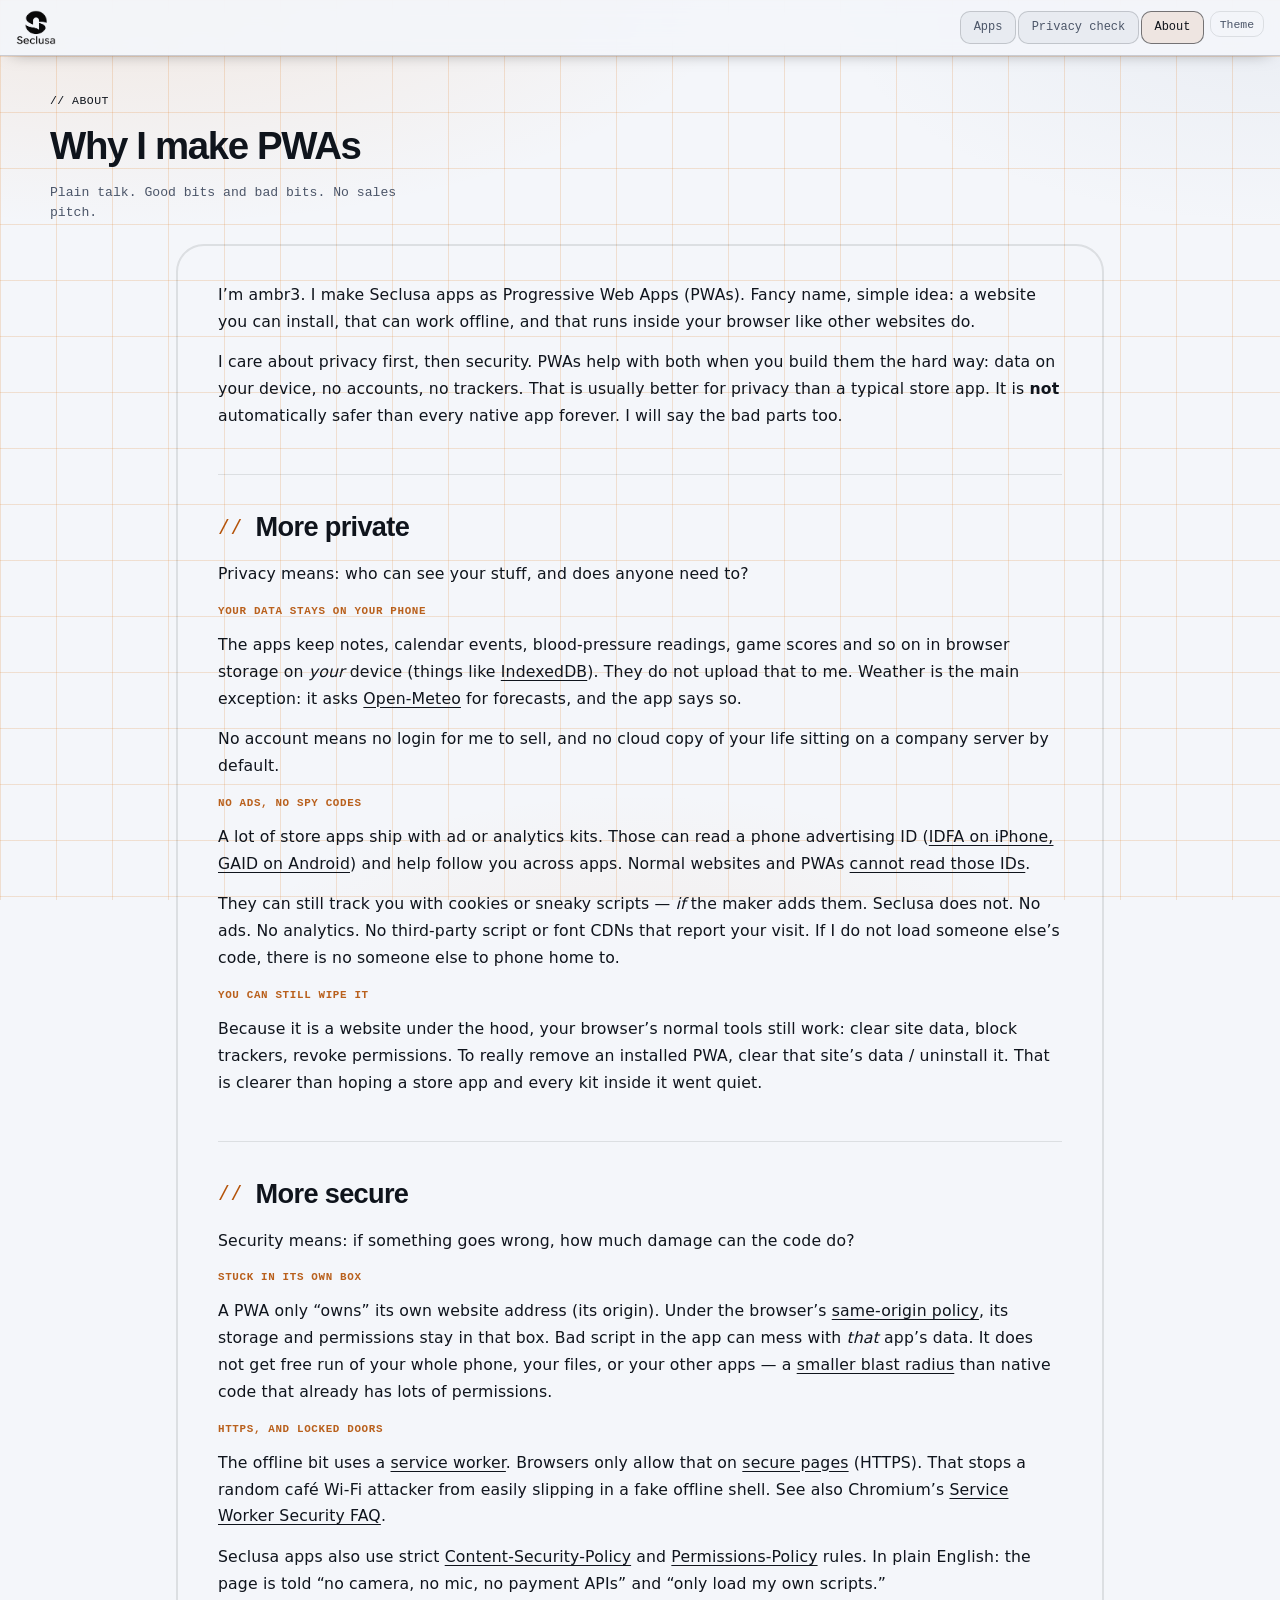
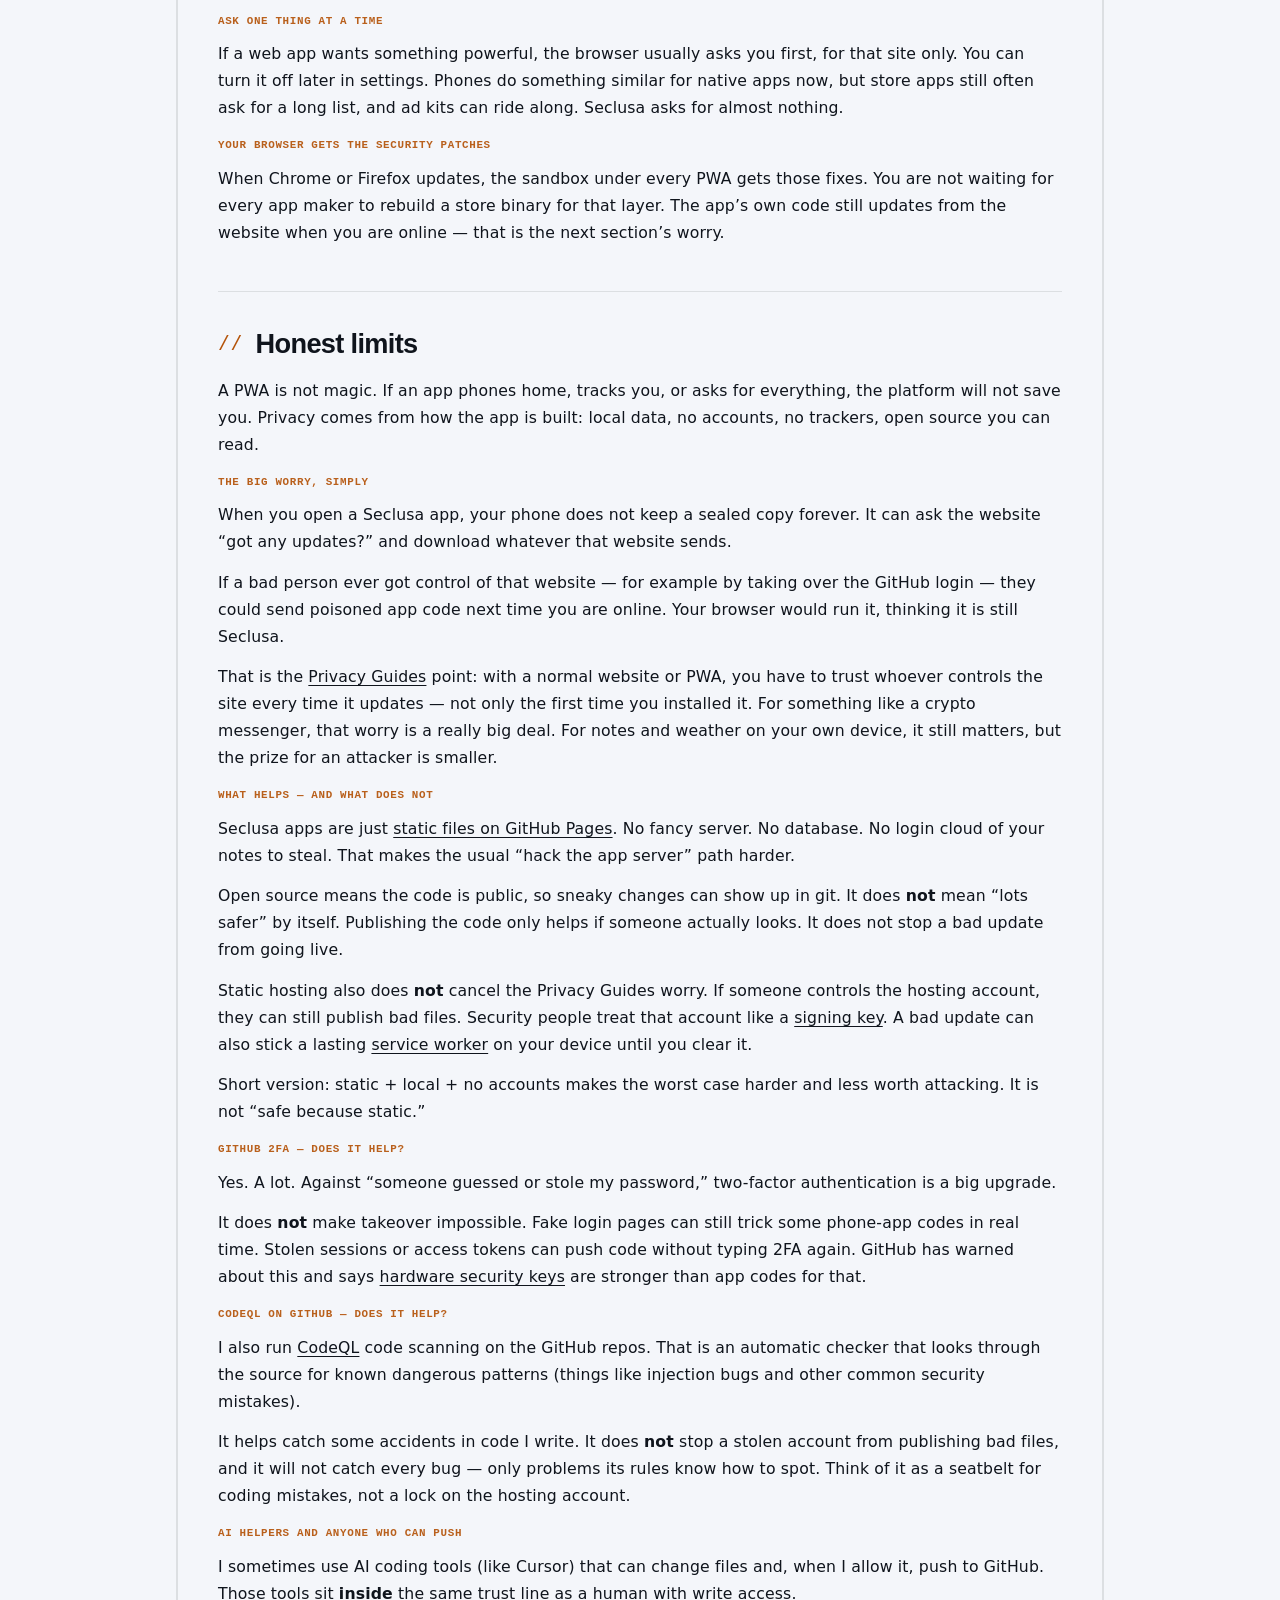
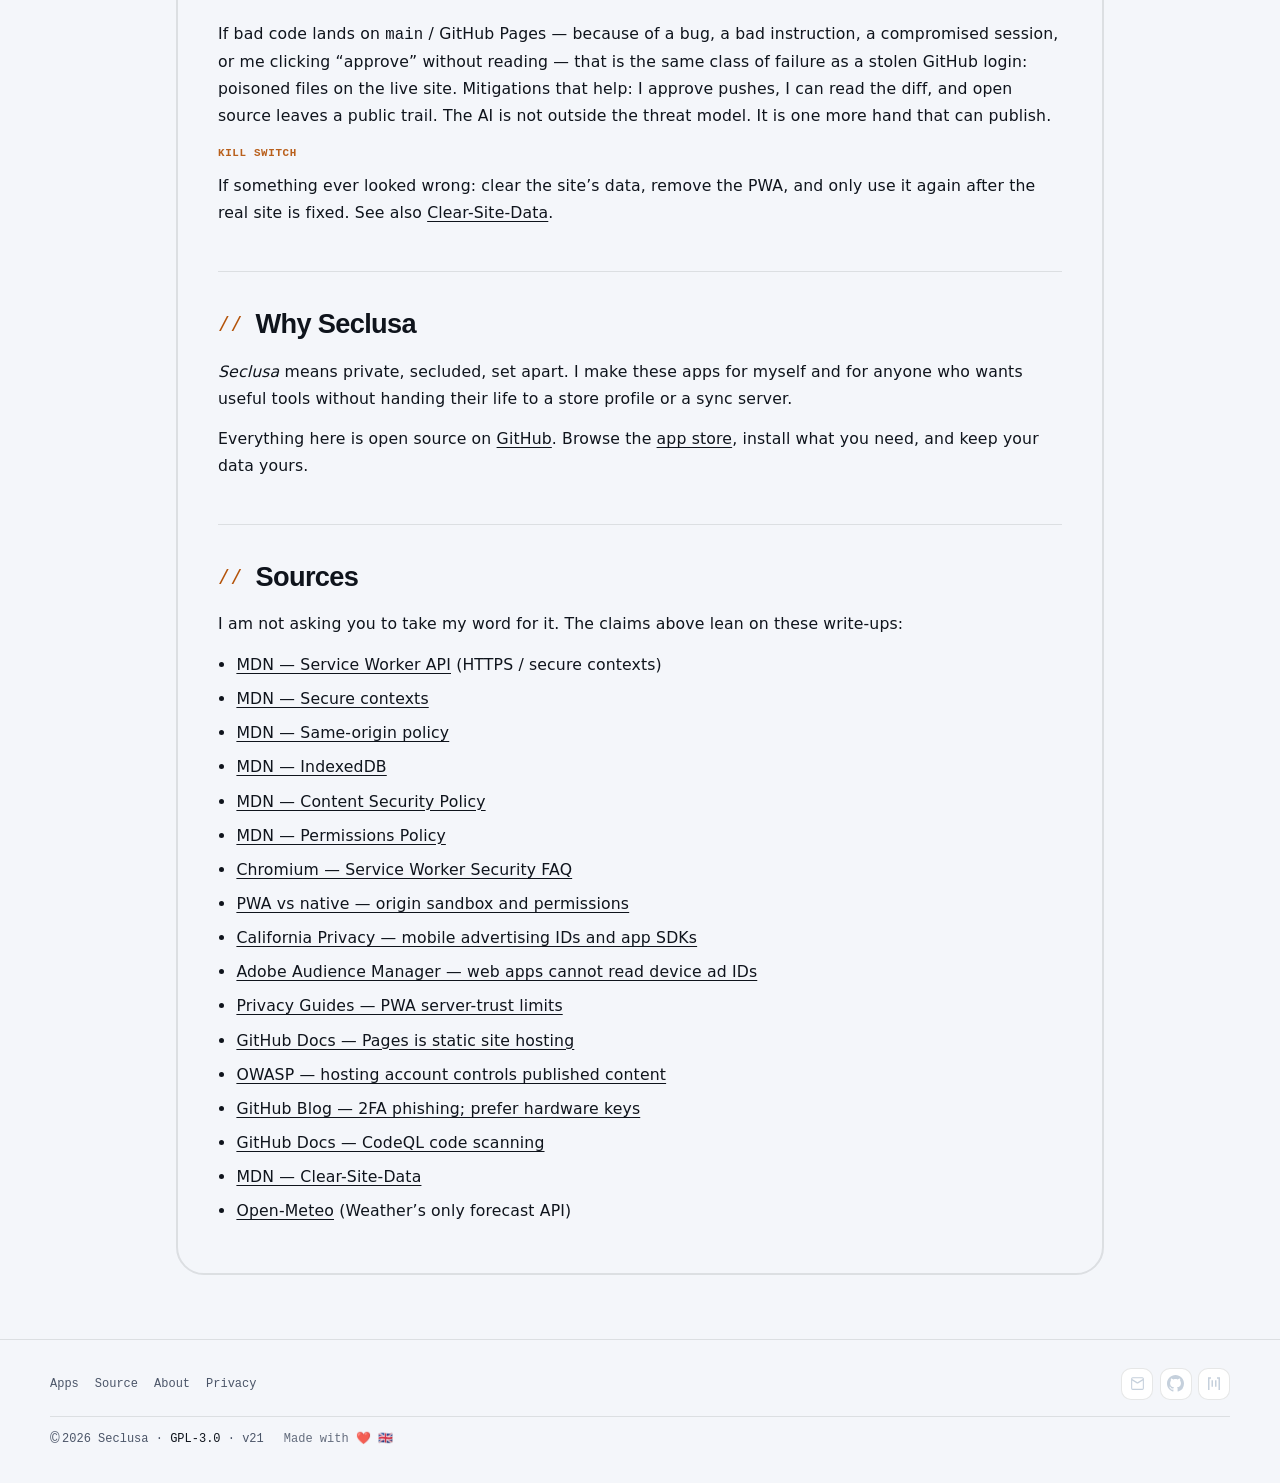
==== commit 70c5c6a7: "Polish Privacy check UI and rewrite Bad notes that were facts, not downsides. Co-authored-by: Cursor" ====
--- a/about/index.html
+++ b/about/index.html
@@ -33,7 +33,7 @@
     </a>
     <ul class="links">
       <li><a href="../#apps">Apps</a></li>
-      <li><a href="../check/">Check</a></li>
+      <li><a href="../check/">Privacy check</a></li>
       <li><a href="../about/" aria-current="page">About</a></li>
       <li class="theme-menu">
         <button type="button" class="theme-toggle" data-theme-toggle aria-expanded="false" aria-haspopup="dialog" aria-controls="theme-sheet">Theme</button>
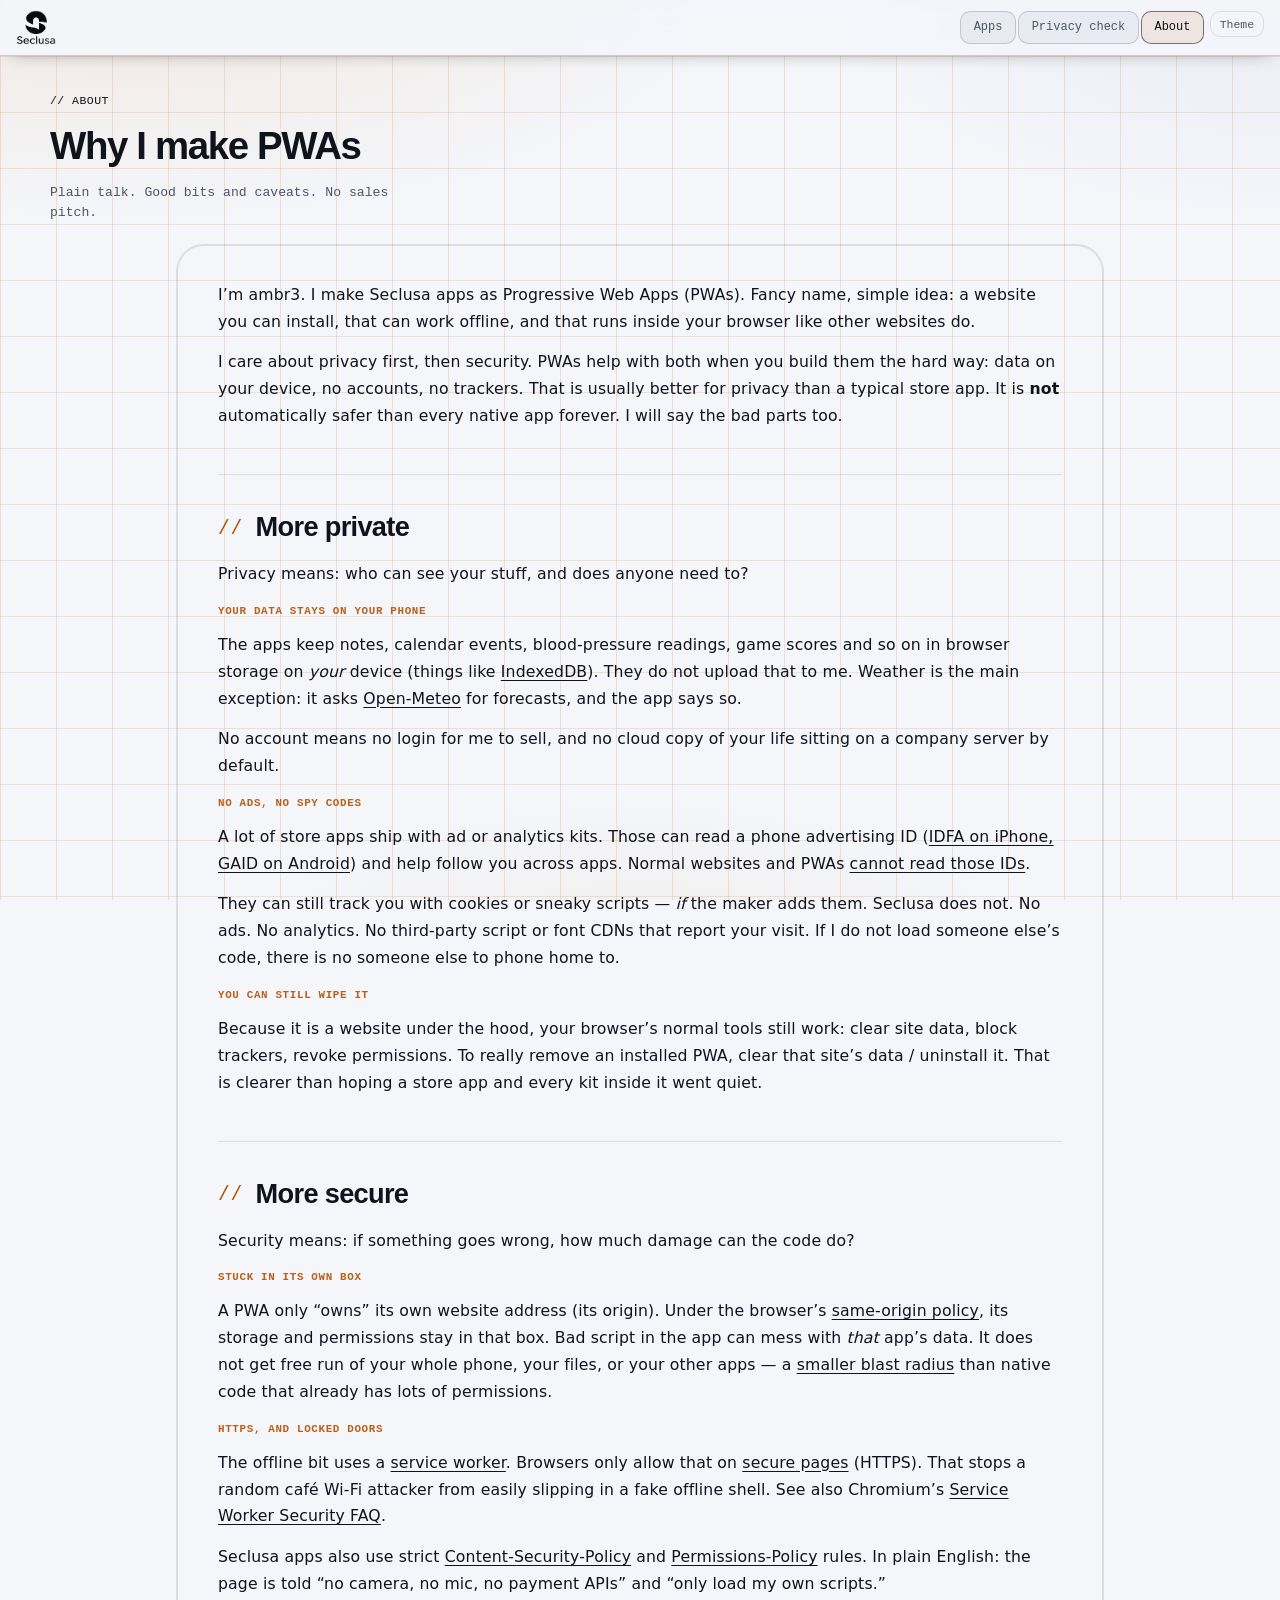
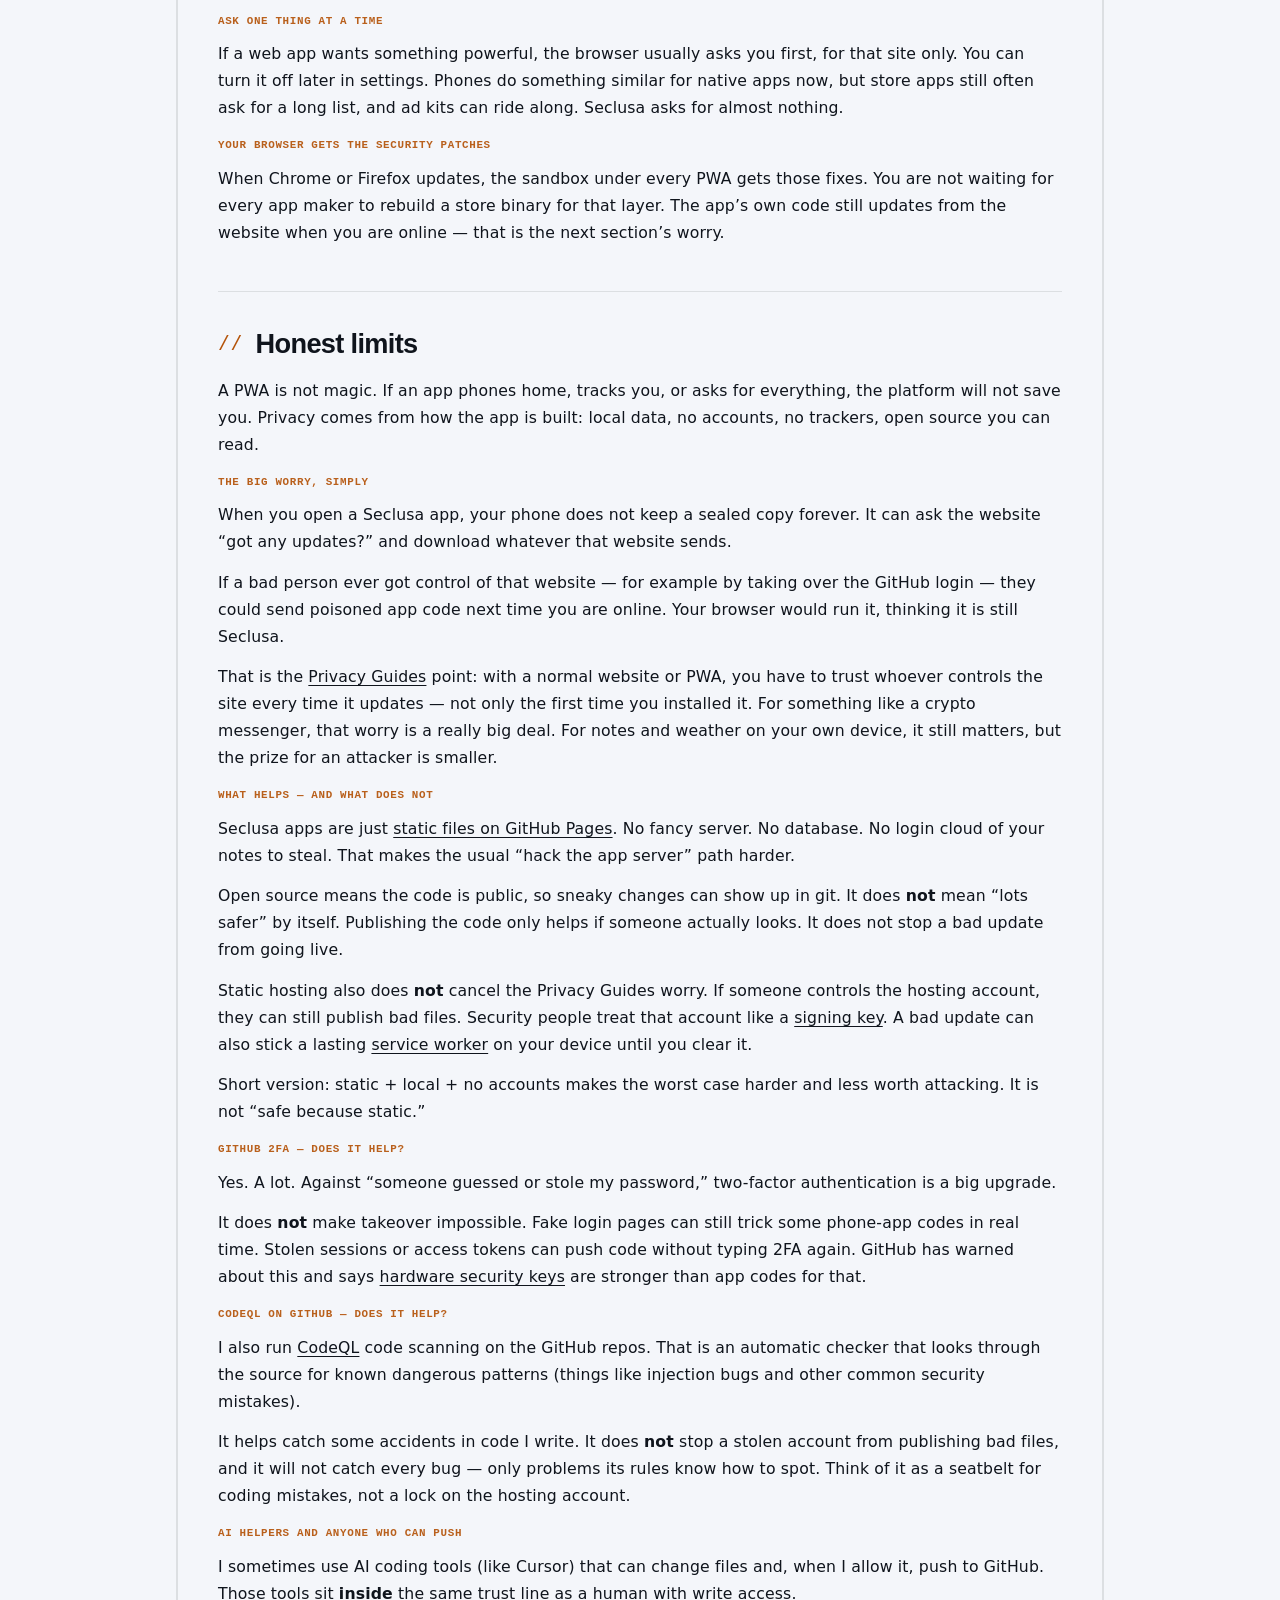
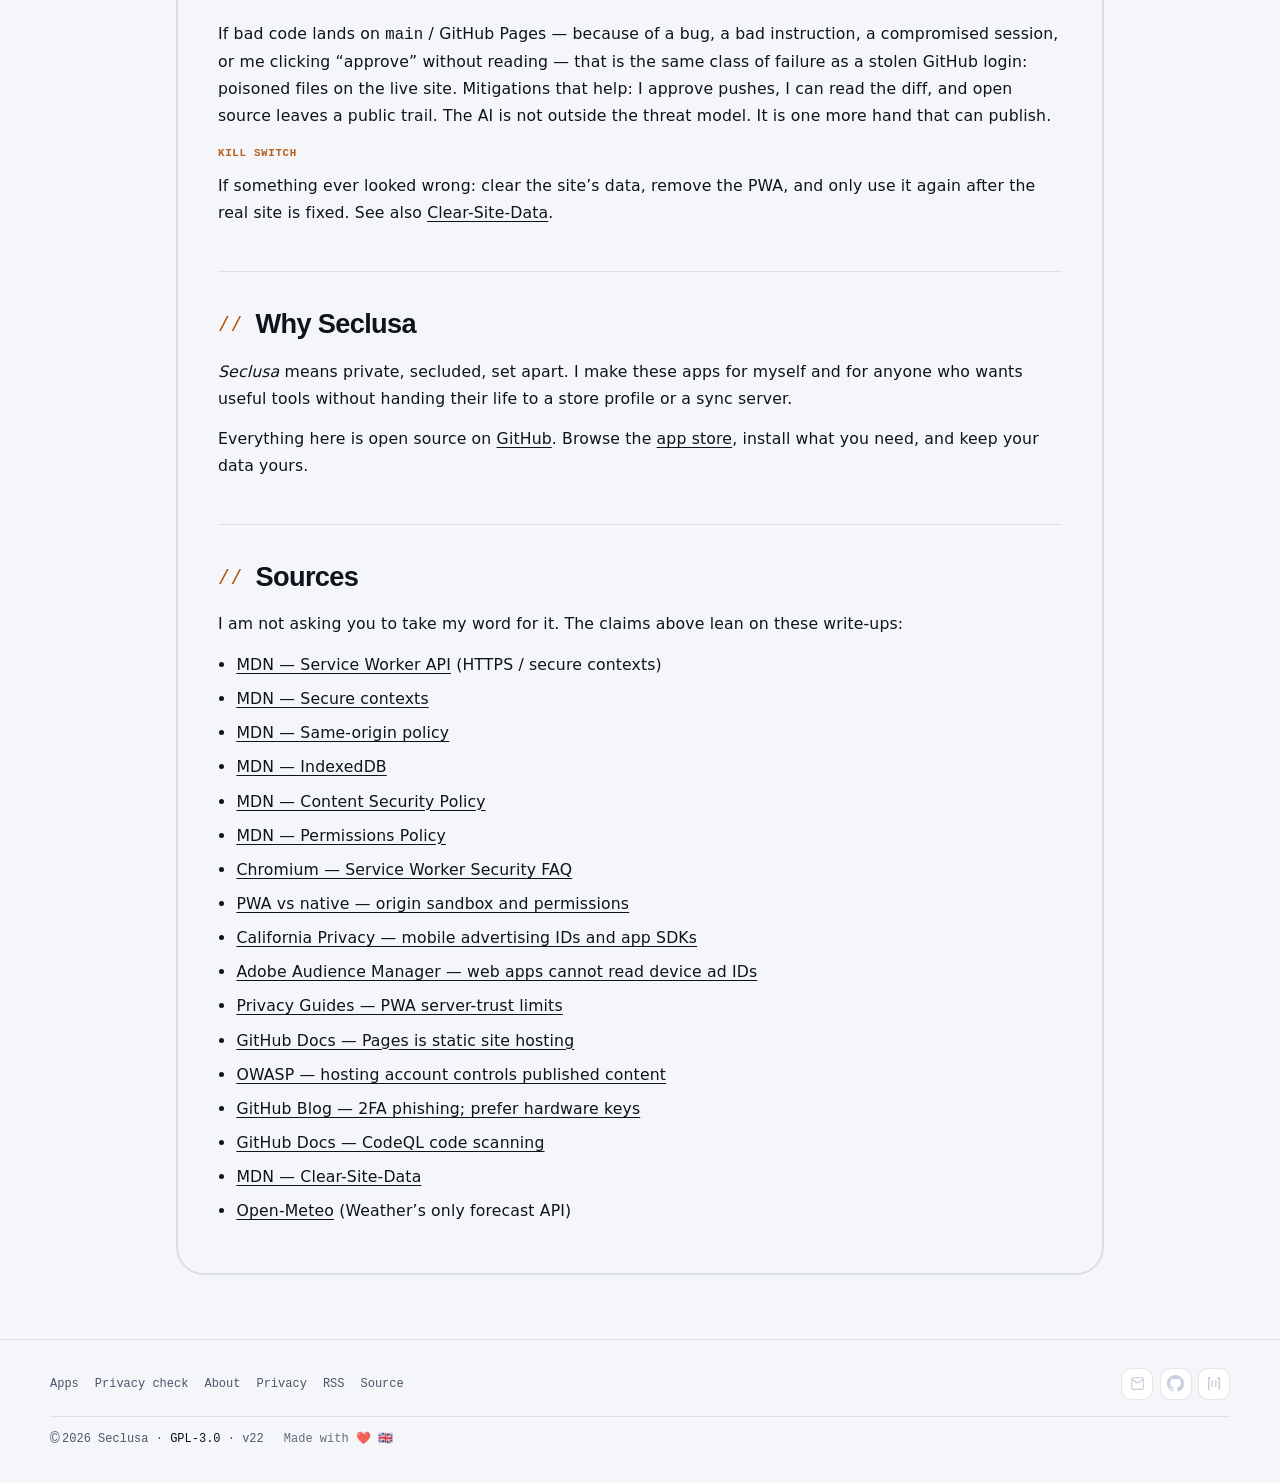
==== commit 1f659d48: "Release 22: home promise, favorites, and Privacy check polish. Co-authored-by: Cursor <cursoragent@c" ====
--- a/about/index.html
+++ b/about/index.html
@@ -21,15 +21,15 @@
   <meta name="twitter:description" content="Why ambr3 builds Seclusa PWAs — plain talk on privacy, security, and the hard limits.">
   <meta name="twitter:image" content="https://ambr3.github.io/site/icons/social.png">
   <link rel="alternate" type="application/rss+xml" title="Seclusa releases" href="../feed.xml">
-  <link rel="icon" type="image/png" sizes="192x192" href="../icons/icon-192.png?v=21">
-  <link rel="apple-touch-icon" href="../icons/apple-touch-icon.png?v=21">
-  <script src="../js/theme-boot.js?v=21"></script>
-  <link rel="stylesheet" href="../css/site.css?v=21">
+  <link rel="icon" type="image/png" sizes="192x192" href="../icons/icon-192.png?v=22">
+  <link rel="apple-touch-icon" href="../icons/apple-touch-icon.png?v=22">
+  <script src="../js/theme-boot.js?v=22"></script>
+  <link rel="stylesheet" href="../css/site.css?v=22">
 </head>
-<body data-site-v="21">
+<body data-site-v="22">
   <nav class="site-nav" aria-label="Primary">
     <a class="brand" href="../">
-      <img class="brand-mark" src="../icons/icon-192.png?v=21" width="40" height="40" alt="Seclusa">
+      <img class="brand-mark" src="../icons/icon-192.png?v=22" width="40" height="40" alt="Seclusa">
     </a>
     <ul class="links">
       <li><a href="../#apps">Apps</a></li>
@@ -53,7 +53,7 @@
     <header class="page-head wrap">
       <p class="label">// About</p>
       <h1>Why I make PWAs</h1>
-      <p>Plain talk. Good bits and bad bits. No sales pitch.</p>
+      <p>Plain talk. Good bits and caveats. No sales pitch.</p>
     </header>
 
     <div class="about-frame wrap">
@@ -151,11 +151,13 @@
   <footer class="site-footer">
     <div class="foot-inner">
       <div class="foot-top">
-        <nav class="foot-map" aria-label="Site">
+                <nav class="foot-map" aria-label="Site">
           <a href="../#apps">Apps</a>
+          <a href="../check/">Privacy check</a>
+          <a href="./">About</a>
+          <a href="../privacy/">Privacy</a>
+          <a href="../feed.xml">RSS</a>
           <a href="https://github.com/ambr3" rel="noopener noreferrer">Source</a>
-          <a href="../about/">About</a>
-          <a href="../privacy/">Privacy</a>
         </nav>
 <div class="foot-social" aria-label="Profiles">
       <a class="foot-ico" href="mailto:ambr3@dav3.mailer.me" aria-label="Email" title="Email">
@@ -170,11 +172,11 @@
     </div>
       </div>
       <div class="foot-bottom">
-        <p class="foot-legal"><span class="foot-legal__mark" aria-hidden="true">©</span><span class="foot-legal__text">2026 Seclusa · <a href="../COPYING.txt">GPL-3.0</a> · <span class="foot-ver">v21</span></span></p>
+        <p class="foot-legal"><span class="foot-legal__mark" aria-hidden="true">©</span><span class="foot-legal__text">2026 Seclusa · <a href="../COPYING.txt">GPL-3.0</a> · <span class="foot-ver">v22</span></span></p>
         <p class="foot-credit">Made with ❤️ 🇬🇧</p>
       </div>
     </div>
   </footer>
-  <script src="../js/site.js?v=21"></script>
+  <script src="../js/site.js?v=22"></script>
 </body>
 </html>
--- a/css/site.css
+++ b/css/site.css
@@ -1472,3 +1472,366 @@
     height: 68px;
   }
 }
+
+
+/* —— Home promise / CTAs —— */
+.hero-promise {
+  margin: 0.85rem 0 0;
+  max-width: 28ch;
+  font-family: var(--display);
+  font-size: clamp(1.05rem, 2.4vw, 1.35rem);
+  font-weight: 600;
+  letter-spacing: -0.02em;
+  line-height: 1.3;
+  color: var(--paper);
+}
+.hero-ctas {
+  display: flex;
+  flex-wrap: wrap;
+  gap: 0.55rem;
+  margin: 1rem 0 0;
+}
+.hero-cta {
+  display: inline-flex;
+  align-items: center;
+  justify-content: center;
+  min-height: 2.35rem;
+  padding: 0 0.95rem;
+  border: 1px solid var(--line-strong);
+  border-radius: 10px;
+  background: transparent;
+  color: var(--paper);
+  font-family: var(--mono);
+  font-size: 0.78rem;
+  font-weight: 600;
+  text-decoration: none;
+  transition: border-color 0.15s var(--ease), background 0.15s var(--ease), color 0.15s var(--ease);
+}
+.hero-cta:hover {
+  border-color: var(--accent);
+  background: var(--panel-2);
+  text-decoration: none;
+}
+.hero-cta--primary {
+  background: var(--accent);
+  border-color: var(--accent-dim);
+  color: var(--ink);
+}
+.hero-cta--primary:hover {
+  filter: brightness(1.06);
+  background: var(--accent);
+  color: var(--ink);
+}
+html[data-theme="light"] .hero-cta--primary {
+  color: #fff;
+}
+@media (prefers-color-scheme: light) {
+  html:not([data-theme="dark"]) .hero-cta--primary { color: #fff; }
+}
+
+/* Lockup motion: soft rule breathe */
+@keyframes rule-glow {
+  0%, 100% { opacity: 0.55; transform: scaleX(1); }
+  50% { opacity: 1; transform: scaleX(1.02); }
+}
+html.js .hero-lockup__rule {
+  transform-origin: left center;
+  animation: rule-glow 4.5s var(--ease) 1.1s both;
+}
+@media (prefers-reduced-motion: reduce) {
+  html.js .hero-lockup__rule { animation: none; }
+}
+
+/* —— Rules strip —— */
+.rules-strip {
+  padding: 0.35rem 0 0.15rem;
+}
+.rules-list {
+  display: flex;
+  flex-wrap: wrap;
+  gap: 0.45rem 0.55rem;
+  margin: 0;
+  padding: 0.85rem 1rem;
+  list-style: none;
+  border: 1px solid var(--line-strong);
+  border-radius: 14px;
+  background: color-mix(in srgb, var(--panel) 70%, transparent);
+}
+.rules-list li {
+  margin: 0;
+  padding: 0.28rem 0.65rem;
+  border-radius: 999px;
+  border: 1px solid color-mix(in srgb, var(--accent) 35%, var(--line));
+  background: color-mix(in srgb, var(--accent) 10%, transparent);
+  font-family: var(--mono);
+  font-size: 0.72rem;
+  font-weight: 600;
+  letter-spacing: 0.02em;
+  color: var(--paper);
+}
+.rules-note {
+  font-weight: 500;
+  color: var(--fog);
+}
+
+/* —— What's new —— */
+.whats-new {
+  padding: 1.35rem 0 0.25rem;
+}
+.whats-new__head {
+  display: flex;
+  align-items: baseline;
+  justify-content: space-between;
+  gap: 0.75rem;
+  margin: 0 0 0.7rem;
+}
+.whats-new__title {
+  margin: 0;
+  font-family: var(--display);
+  font-size: clamp(1.05rem, 2.2vw, 1.25rem);
+  font-weight: 600;
+  letter-spacing: -0.02em;
+}
+.whats-new__rss {
+  font-family: var(--mono);
+  font-size: 0.72rem;
+  font-weight: 600;
+  color: var(--fog);
+  text-decoration: none;
+  border-bottom: 1px solid transparent;
+}
+.whats-new__rss:hover {
+  color: var(--accent);
+  border-bottom-color: color-mix(in srgb, var(--accent) 50%, transparent);
+}
+.whats-new__list {
+  margin: 0;
+  padding: 0;
+  list-style: none;
+  border: 1px solid var(--line);
+  border-radius: 14px;
+  overflow: hidden;
+  background: color-mix(in srgb, var(--panel) 55%, transparent);
+}
+.whats-new__list li {
+  display: grid;
+  grid-template-columns: 7.5rem 1fr;
+  gap: 0.75rem 1rem;
+  margin: 0;
+  padding: 0.7rem 1rem;
+  border-top: 1px solid var(--line);
+  font-size: 0.88rem;
+  line-height: 1.4;
+}
+.whats-new__list li:first-child { border-top: none; }
+.whats-new__when {
+  font-family: var(--mono);
+  font-size: 0.7rem;
+  color: var(--fog);
+  letter-spacing: 0.02em;
+  white-space: nowrap;
+}
+.whats-new__text { color: var(--paper); }
+@media (max-width: 560px) {
+  .whats-new__list li {
+    grid-template-columns: 1fr;
+    gap: 0.2rem;
+  }
+}
+
+/* —— Install tip + favorites —— */
+.install-tip {
+  margin: 1.1rem 0 1.15rem;
+  padding: 0.7rem 0.9rem;
+  border-left: 3px solid var(--accent);
+  border-radius: 0 10px 10px 0;
+  background: color-mix(in srgb, var(--accent) 8%, transparent);
+  color: var(--fog);
+  font-size: 0.86rem;
+  line-height: 1.45;
+}
+.install-tip strong { color: var(--paper); font-weight: 600; }
+
+.picks {
+  margin: 0 0 1.6rem;
+}
+.picks-row {
+  display: grid;
+  grid-template-columns: repeat(4, minmax(0, 1fr));
+  gap: 0.7rem;
+}
+.pick-chip {
+  display: flex;
+  align-items: center;
+  gap: 0.7rem;
+  min-height: 4.25rem;
+  padding: 0.65rem 0.75rem;
+  border: 1px solid var(--line-strong);
+  border-radius: 14px;
+  background: color-mix(in srgb, var(--panel) 80%, transparent);
+  color: inherit;
+  text-decoration: none;
+  transition: border-color 0.15s var(--ease), transform 0.2s var(--ease), background 0.15s var(--ease);
+}
+.pick-chip:hover {
+  border-color: var(--accent);
+  background: color-mix(in srgb, var(--panel-2) 90%, var(--accent) 6%);
+  transform: translateY(-2px);
+  text-decoration: none;
+}
+.pick-chip__icon {
+  width: 44px;
+  height: 44px;
+  border-radius: 22%;
+  box-shadow: inset 0 0 0 1px var(--line);
+}
+.pick-chip__copy {
+  display: flex;
+  flex-direction: column;
+  gap: 0.15rem;
+  min-width: 0;
+}
+.pick-chip__name {
+  font-family: var(--display);
+  font-size: 0.92rem;
+  font-weight: 600;
+  letter-spacing: -0.02em;
+  color: var(--paper);
+}
+.pick-chip__why {
+  font-size: 0.75rem;
+  color: var(--fog);
+  line-height: 1.3;
+}
+@media (max-width: 900px) {
+  .picks-row { grid-template-columns: repeat(2, minmax(0, 1fr)); }
+}
+@media (max-width: 420px) {
+  .picks-row { grid-template-columns: 1fr; }
+}
+
+/* —— About teaser —— */
+.about-teaser {
+  margin: 0.5rem auto 2.25rem;
+  padding: 1.35rem 1.4rem 1.45rem;
+  border: 1px solid var(--line-strong);
+  border-radius: 16px;
+  background: color-mix(in srgb, var(--panel) 65%, transparent);
+  max-width: var(--max);
+}
+.about-teaser__title {
+  margin: 0 0 0.35rem;
+  font-family: var(--display);
+  font-size: 1.15rem;
+  font-weight: 600;
+  letter-spacing: -0.02em;
+}
+.about-teaser__text {
+  margin: 0;
+  color: var(--fog);
+  font-size: 0.9rem;
+  max-width: 48ch;
+}
+.about-teaser__link {
+  margin: 0.85rem 0 0;
+  font-family: var(--mono);
+  font-size: 0.8rem;
+}
+.about-teaser__link a {
+  color: var(--paper);
+  text-decoration: none;
+  border-bottom: 1px solid color-mix(in srgb, var(--accent) 55%, transparent);
+}
+.about-teaser__link a:hover { color: var(--accent); }
+
+/* Icon lift on tile hover (no screenshots needed) */
+.app-tile.is-in:hover .app-icon,
+html:not(.js) .app-tile:hover .app-icon {
+  transform: scale(1.04);
+  box-shadow:
+    inset 0 0 0 1px color-mix(in srgb, var(--accent) 30%, var(--line)),
+    0 10px 22px rgba(0, 0, 0, 0.22);
+}
+.app-icon {
+  transition: transform 0.2s var(--ease), box-shadow 0.2s var(--ease);
+}
+@media (prefers-reduced-motion: reduce) {
+  .app-tile.is-in:hover .app-icon,
+  html:not(.js) .app-tile:hover .app-icon { transform: none; }
+  .pick-chip:hover { transform: none; }
+}
+
+/* —— Light mode store polish —— */
+html[data-theme="light"] .app-tile {
+  --tile-border: color-mix(in srgb, var(--line-strong) 100%, transparent);
+  --tile-bg: linear-gradient(165deg, #ffffff 0%, #f3f6fb 100%);
+  --tile-bg-hover: linear-gradient(165deg, #ffffff 0%, color-mix(in srgb, #f3f6fb 88%, var(--accent) 12%) 100%);
+  --tile-shadow:
+    0 1px 0 rgba(255, 255, 255, 0.9) inset,
+    0 10px 24px rgba(15, 20, 28, 0.06);
+  --tile-shadow-hover:
+    0 1px 0 rgba(255, 255, 255, 0.95) inset,
+    0 16px 32px rgba(15, 20, 28, 0.1);
+}
+html[data-theme="light"] .app-store-actions {
+  background: color-mix(in srgb, var(--ink-2) 55%, transparent);
+}
+html[data-theme="light"] .rules-list,
+html[data-theme="light"] .whats-new__list,
+html[data-theme="light"] .pick-chip,
+html[data-theme="light"] .about-teaser {
+  background: #fff;
+}
+html[data-theme="light"] .install-tip {
+  background: color-mix(in srgb, var(--accent) 12%, #fff);
+}
+@media (prefers-color-scheme: light) {
+  html:not([data-theme="dark"]) .app-tile {
+    --tile-border: color-mix(in srgb, var(--line-strong) 100%, transparent);
+    --tile-bg: linear-gradient(165deg, #ffffff 0%, #f3f6fb 100%);
+    --tile-bg-hover: linear-gradient(165deg, #ffffff 0%, color-mix(in srgb, #f3f6fb 88%, var(--accent) 12%) 100%);
+    --tile-shadow:
+      0 1px 0 rgba(255, 255, 255, 0.9) inset,
+      0 10px 24px rgba(15, 20, 28, 0.06);
+    --tile-shadow-hover:
+      0 1px 0 rgba(255, 255, 255, 0.95) inset,
+      0 16px 32px rgba(15, 20, 28, 0.1);
+  }
+  html:not([data-theme="dark"]) .app-store-actions {
+    background: color-mix(in srgb, var(--ink-2) 55%, transparent);
+  }
+  html:not([data-theme="dark"]) .rules-list,
+  html:not([data-theme="dark"]) .whats-new__list,
+  html:not([data-theme="dark"]) .pick-chip,
+  html:not([data-theme="dark"]) .about-teaser {
+    background: #fff;
+  }
+  html:not([data-theme="dark"]) .install-tip {
+    background: color-mix(in srgb, var(--accent) 12%, #fff);
+  }
+}
+
+/* Offline map */
+.offline-map {
+  display: flex;
+  flex-wrap: wrap;
+  gap: 0.55rem;
+  margin: 1.25rem 0 0;
+  padding: 0;
+  list-style: none;
+}
+.offline-map a {
+  display: inline-flex;
+  padding: 0.45rem 0.8rem;
+  border: 1px solid var(--line-strong);
+  border-radius: 8px;
+  color: var(--paper);
+  font-family: var(--mono);
+  font-size: 0.78rem;
+  font-weight: 600;
+  text-decoration: none;
+}
+.offline-map a:hover {
+  border-color: var(--accent);
+  background: var(--panel-2);
+}
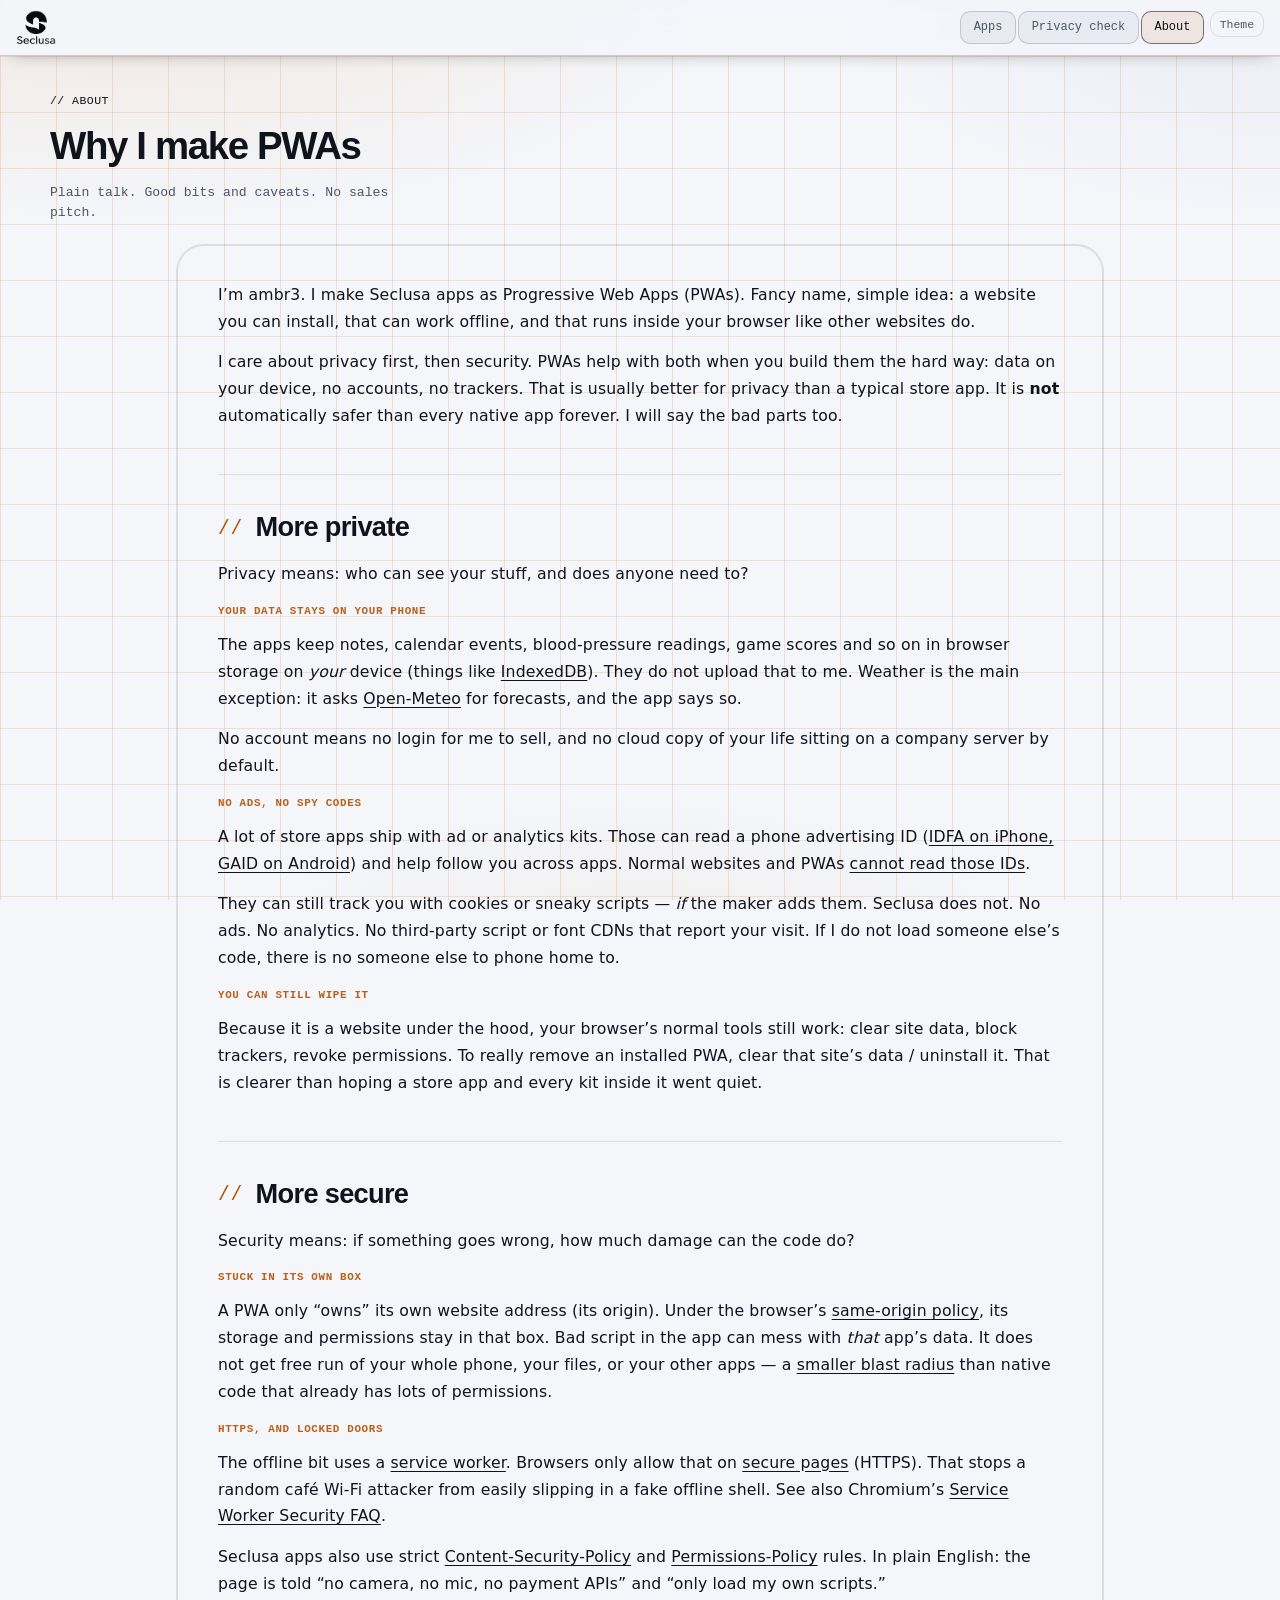
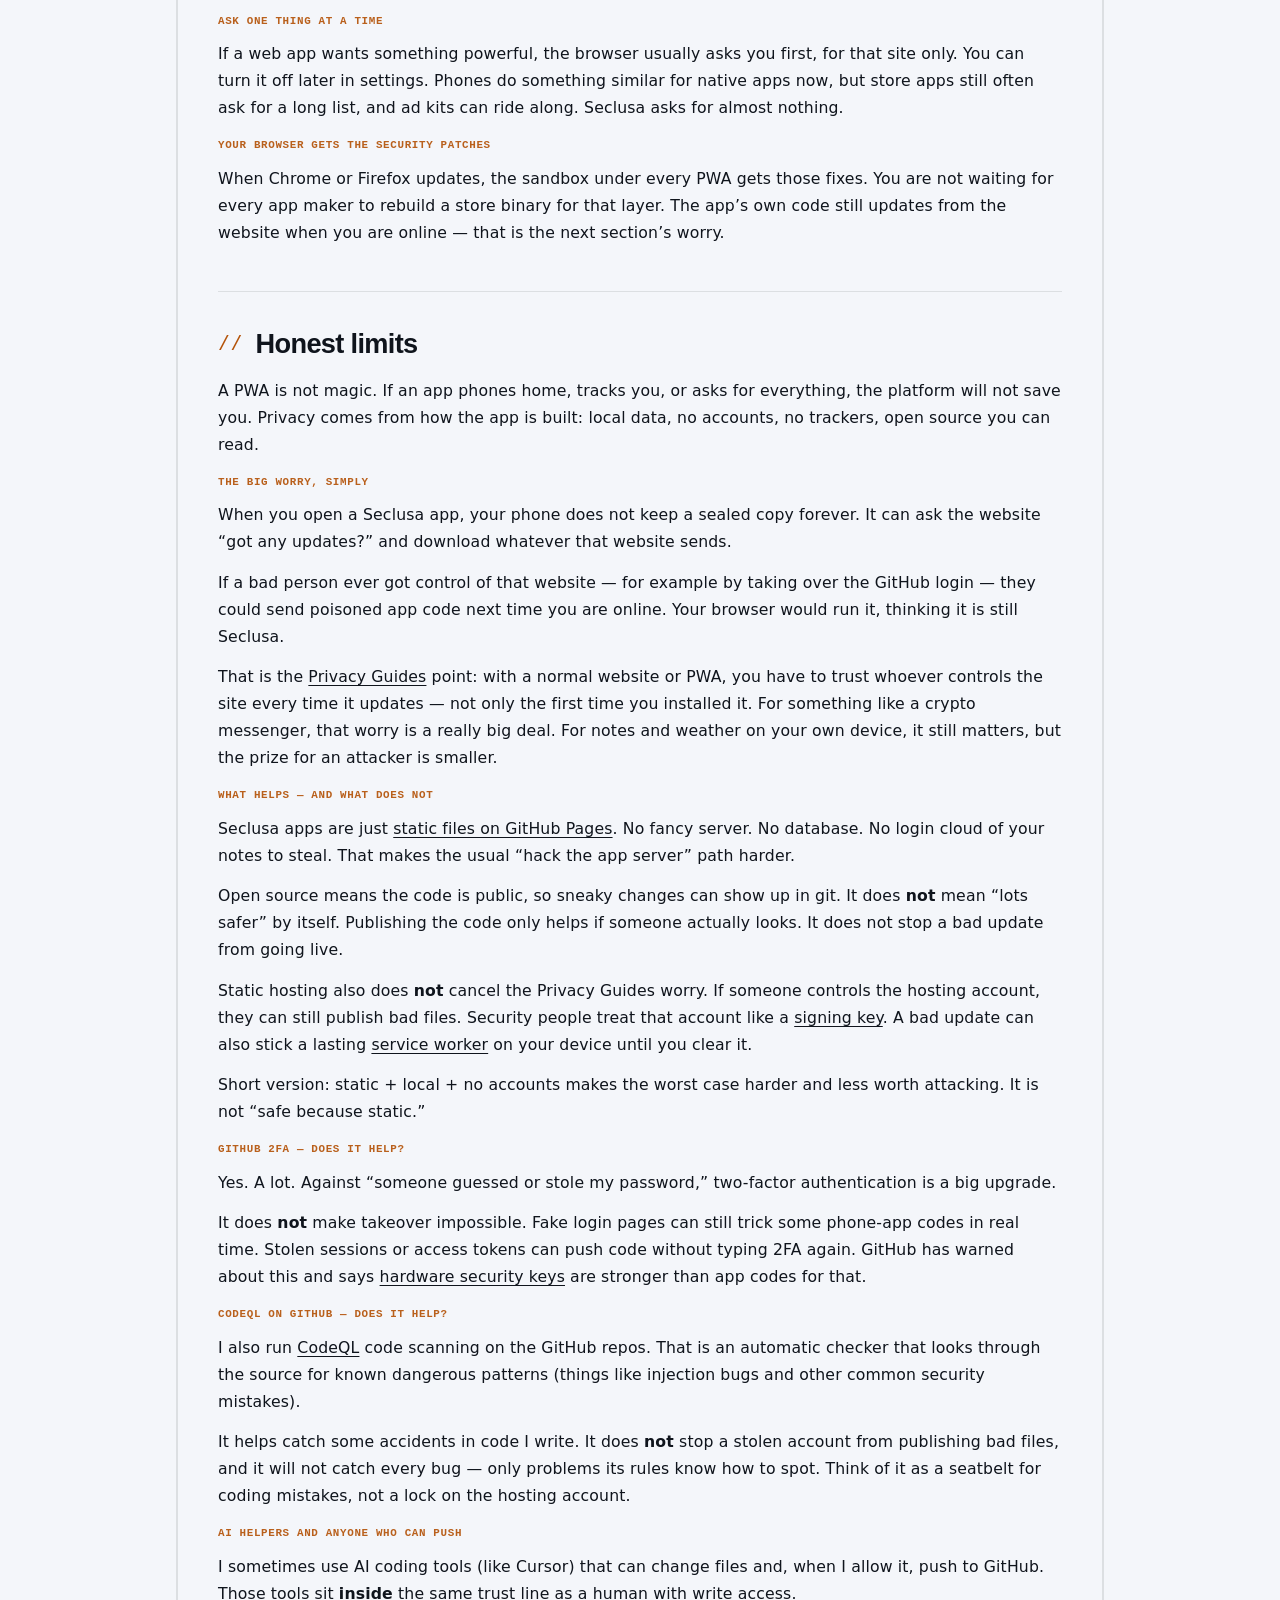
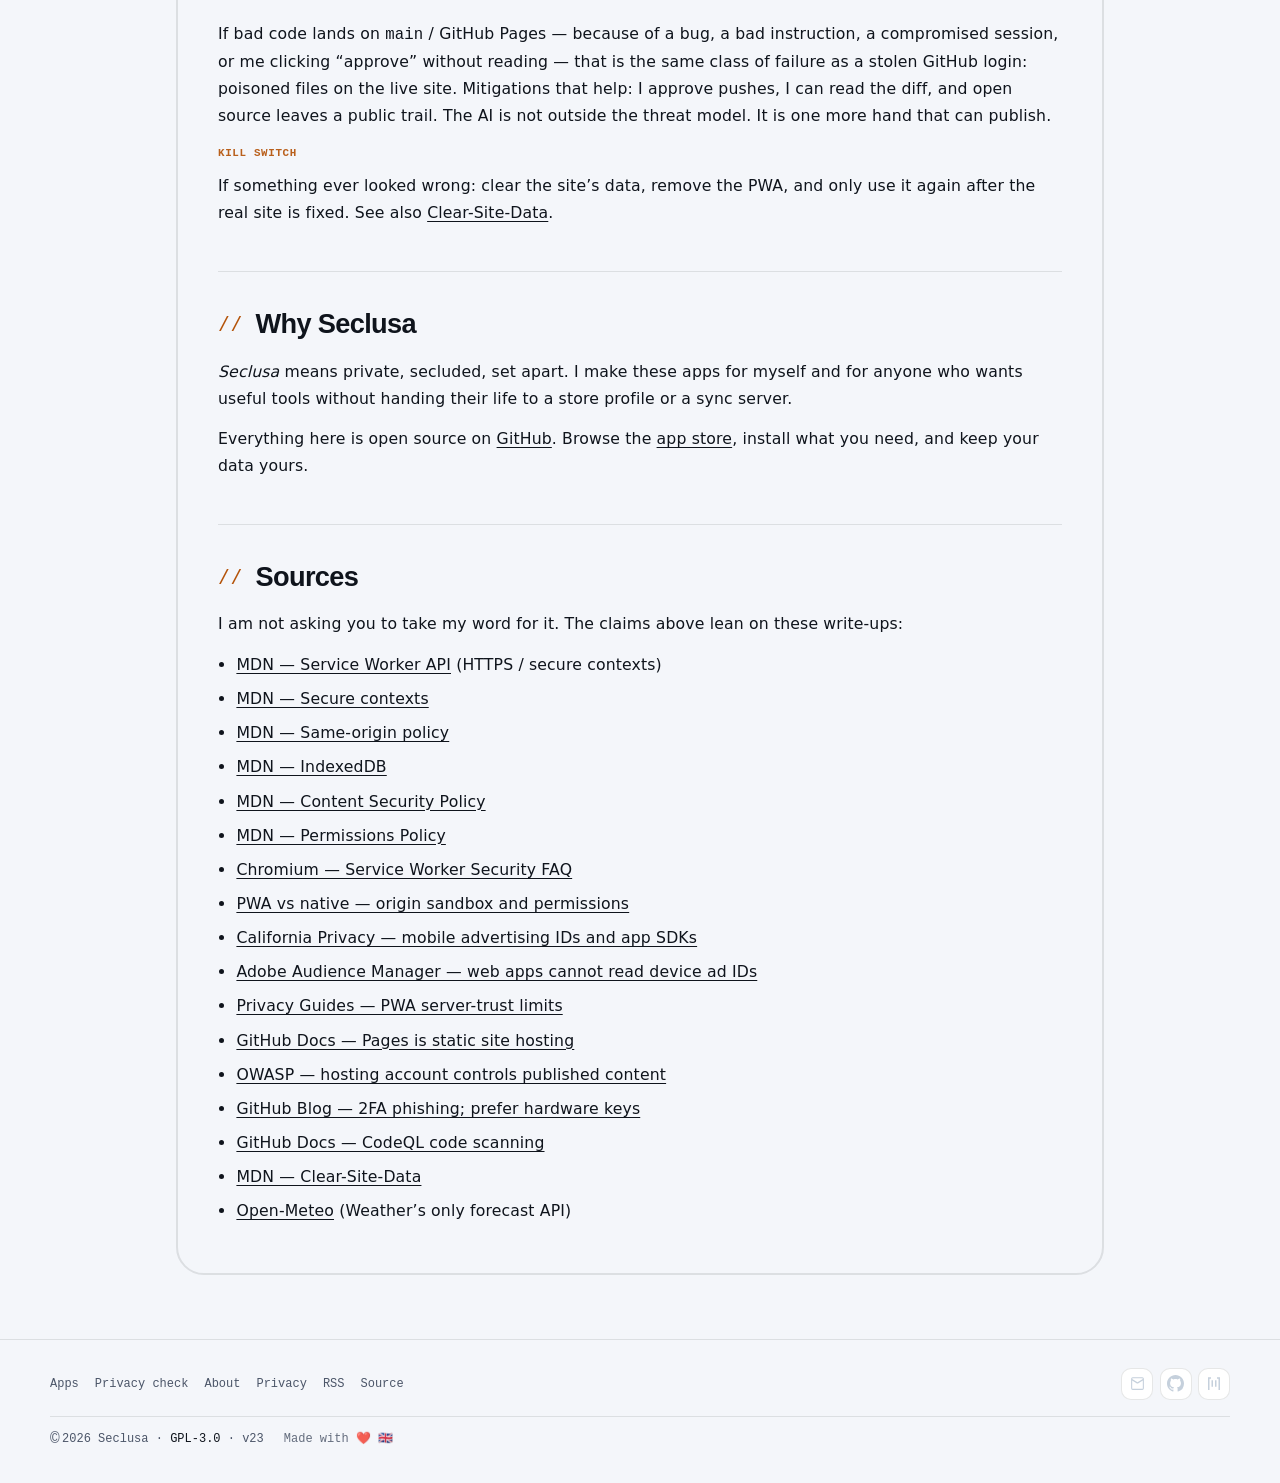
==== commit 8501bb00: "Release 23: fix scrub, offline check precache, and home polish. Co-authored-by: Cursor <cursoragent@" ====
--- a/about/index.html
+++ b/about/index.html
@@ -21,15 +21,15 @@
   <meta name="twitter:description" content="Why ambr3 builds Seclusa PWAs — plain talk on privacy, security, and the hard limits.">
   <meta name="twitter:image" content="https://ambr3.github.io/site/icons/social.png">
   <link rel="alternate" type="application/rss+xml" title="Seclusa releases" href="../feed.xml">
-  <link rel="icon" type="image/png" sizes="192x192" href="../icons/icon-192.png?v=22">
-  <link rel="apple-touch-icon" href="../icons/apple-touch-icon.png?v=22">
-  <script src="../js/theme-boot.js?v=22"></script>
-  <link rel="stylesheet" href="../css/site.css?v=22">
+  <link rel="icon" type="image/png" sizes="192x192" href="../icons/icon-192.png?v=23">
+  <link rel="apple-touch-icon" href="../icons/apple-touch-icon.png?v=23">
+  <script src="../js/theme-boot.js?v=23"></script>
+  <link rel="stylesheet" href="../css/site.css?v=23">
 </head>
-<body data-site-v="22">
+<body data-site-v="23">
   <nav class="site-nav" aria-label="Primary">
     <a class="brand" href="../">
-      <img class="brand-mark" src="../icons/icon-192.png?v=22" width="40" height="40" alt="Seclusa">
+      <img class="brand-mark" src="../icons/icon-192.png?v=23" width="40" height="40" alt="Seclusa">
     </a>
     <ul class="links">
       <li><a href="../#apps">Apps</a></li>
@@ -151,7 +151,7 @@
   <footer class="site-footer">
     <div class="foot-inner">
       <div class="foot-top">
-                <nav class="foot-map" aria-label="Site">
+        <nav class="foot-map" aria-label="Site">
           <a href="../#apps">Apps</a>
           <a href="../check/">Privacy check</a>
           <a href="./">About</a>
@@ -172,11 +172,11 @@
     </div>
       </div>
       <div class="foot-bottom">
-        <p class="foot-legal"><span class="foot-legal__mark" aria-hidden="true">©</span><span class="foot-legal__text">2026 Seclusa · <a href="../COPYING.txt">GPL-3.0</a> · <span class="foot-ver">v22</span></span></p>
+        <p class="foot-legal"><span class="foot-legal__mark" aria-hidden="true">©</span><span class="foot-legal__text">2026 Seclusa · <a href="../COPYING.txt">GPL-3.0</a> · <span class="foot-ver">v23</span></span></p>
         <p class="foot-credit">Made with ❤️ 🇬🇧</p>
       </div>
     </div>
   </footer>
-  <script src="../js/site.js?v=22"></script>
+  <script src="../js/site.js?v=23"></script>
 </body>
 </html>
--- a/css/site.css
+++ b/css/site.css
@@ -1474,17 +1474,7 @@
 }
 
 
-/* —— Home promise / CTAs —— */
-.hero-promise {
-  margin: 0.85rem 0 0;
-  max-width: 28ch;
-  font-family: var(--display);
-  font-size: clamp(1.05rem, 2.4vw, 1.35rem);
-  font-weight: 600;
-  letter-spacing: -0.02em;
-  line-height: 1.3;
-  color: var(--paper);
-}
+/* —— Home CTAs —— */
 .hero-ctas {
   display: flex;
   flex-wrap: wrap;
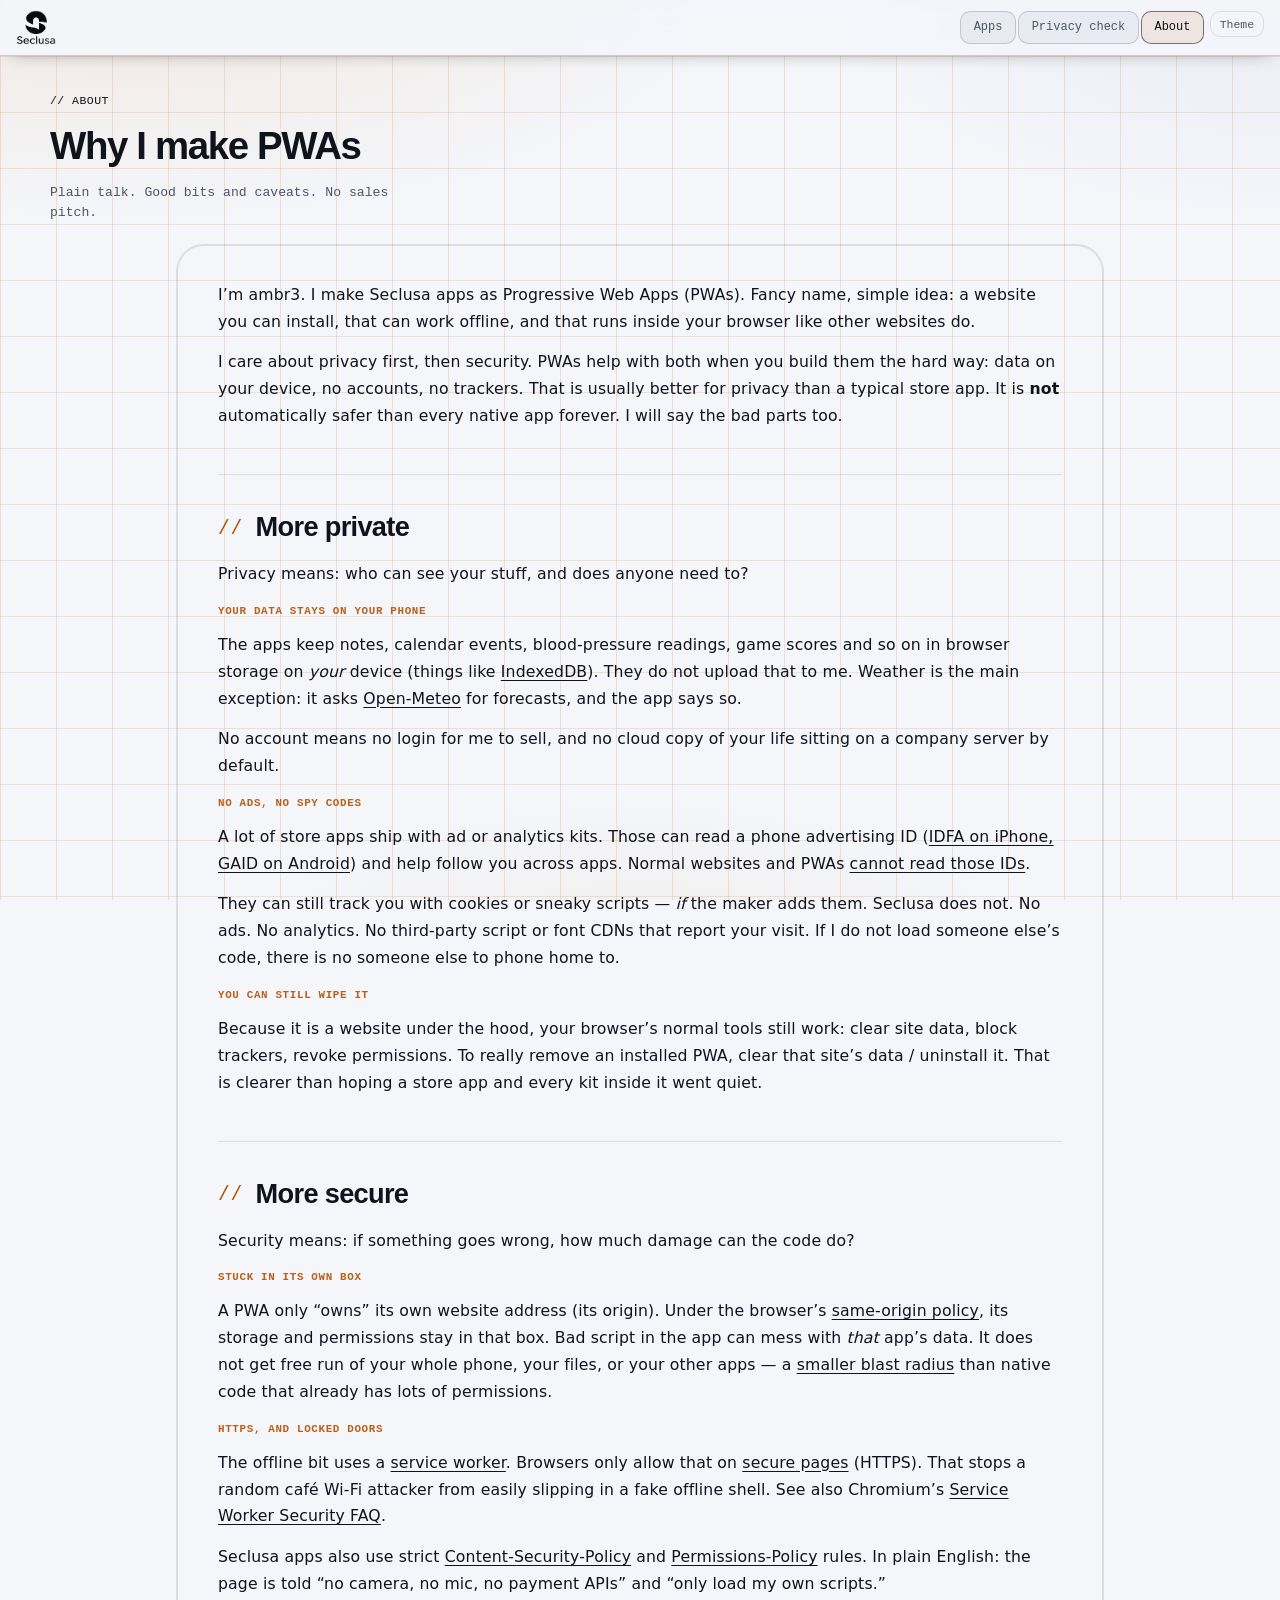
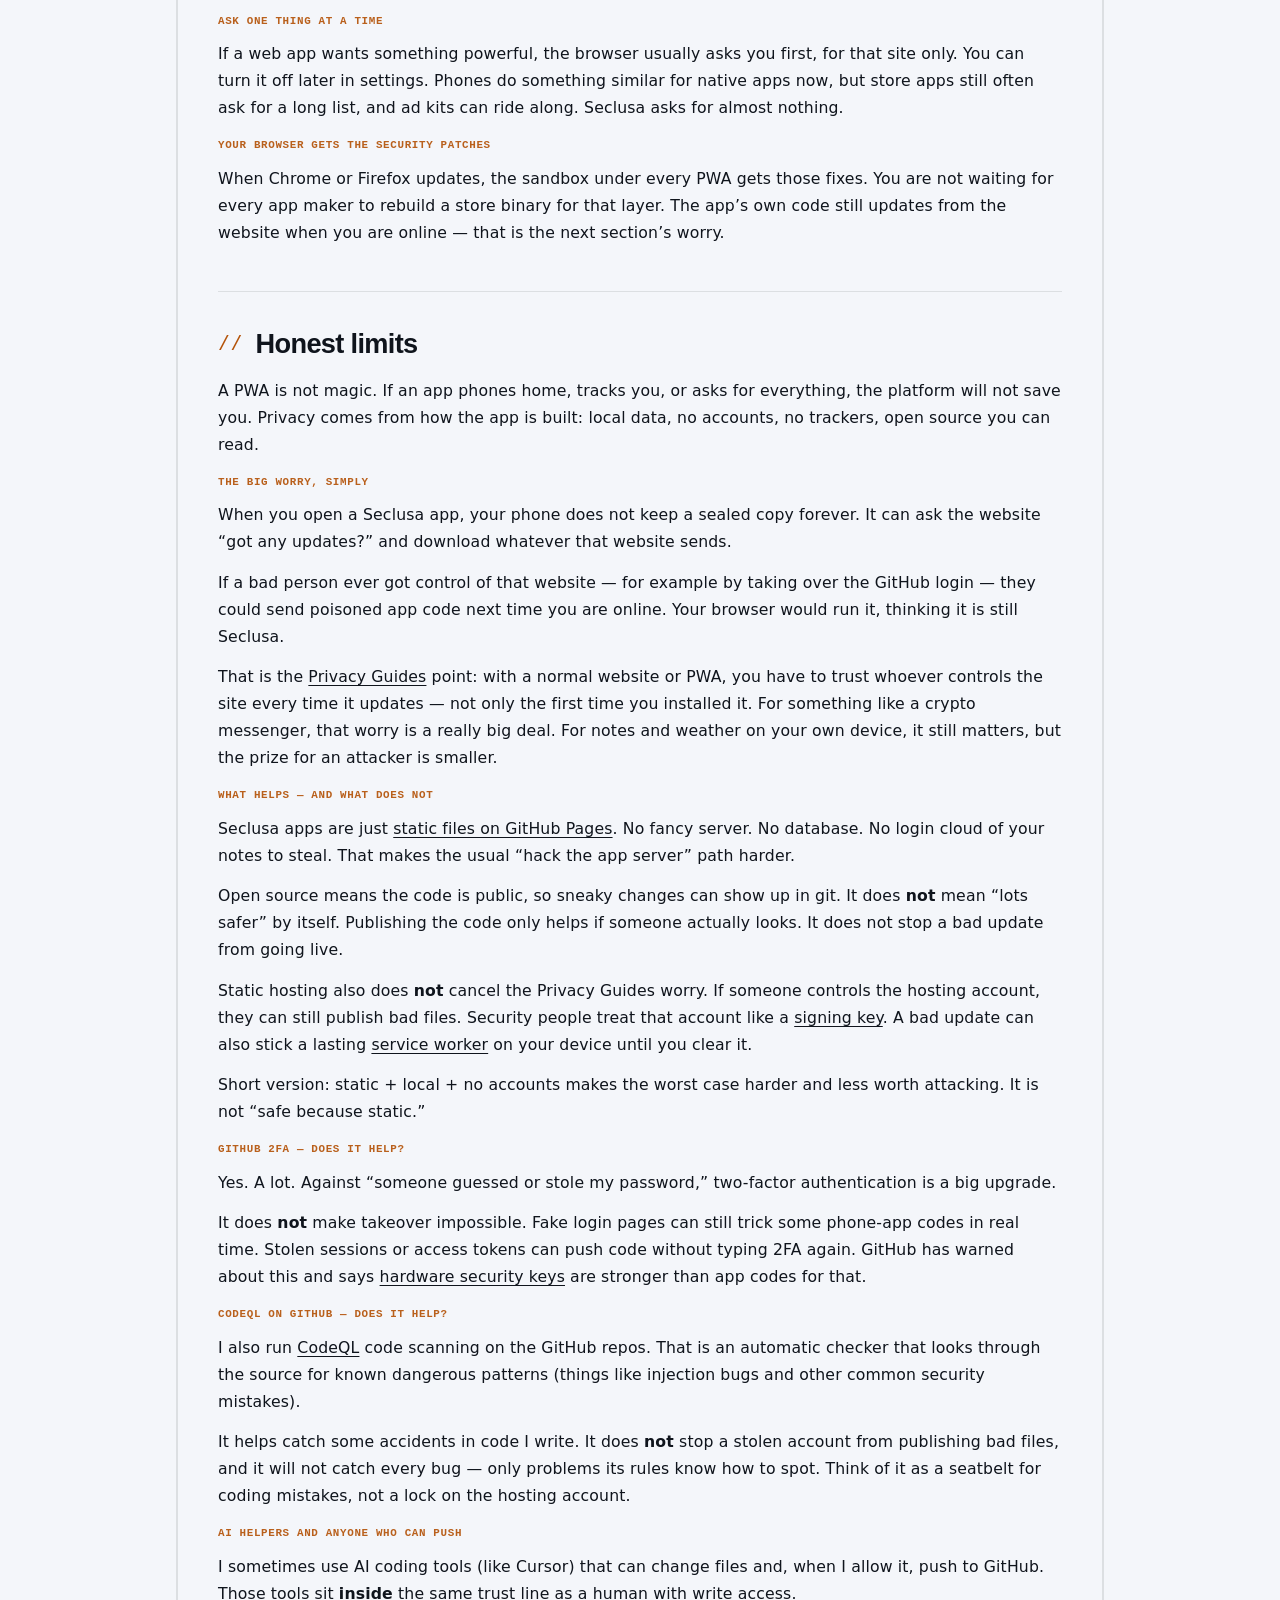
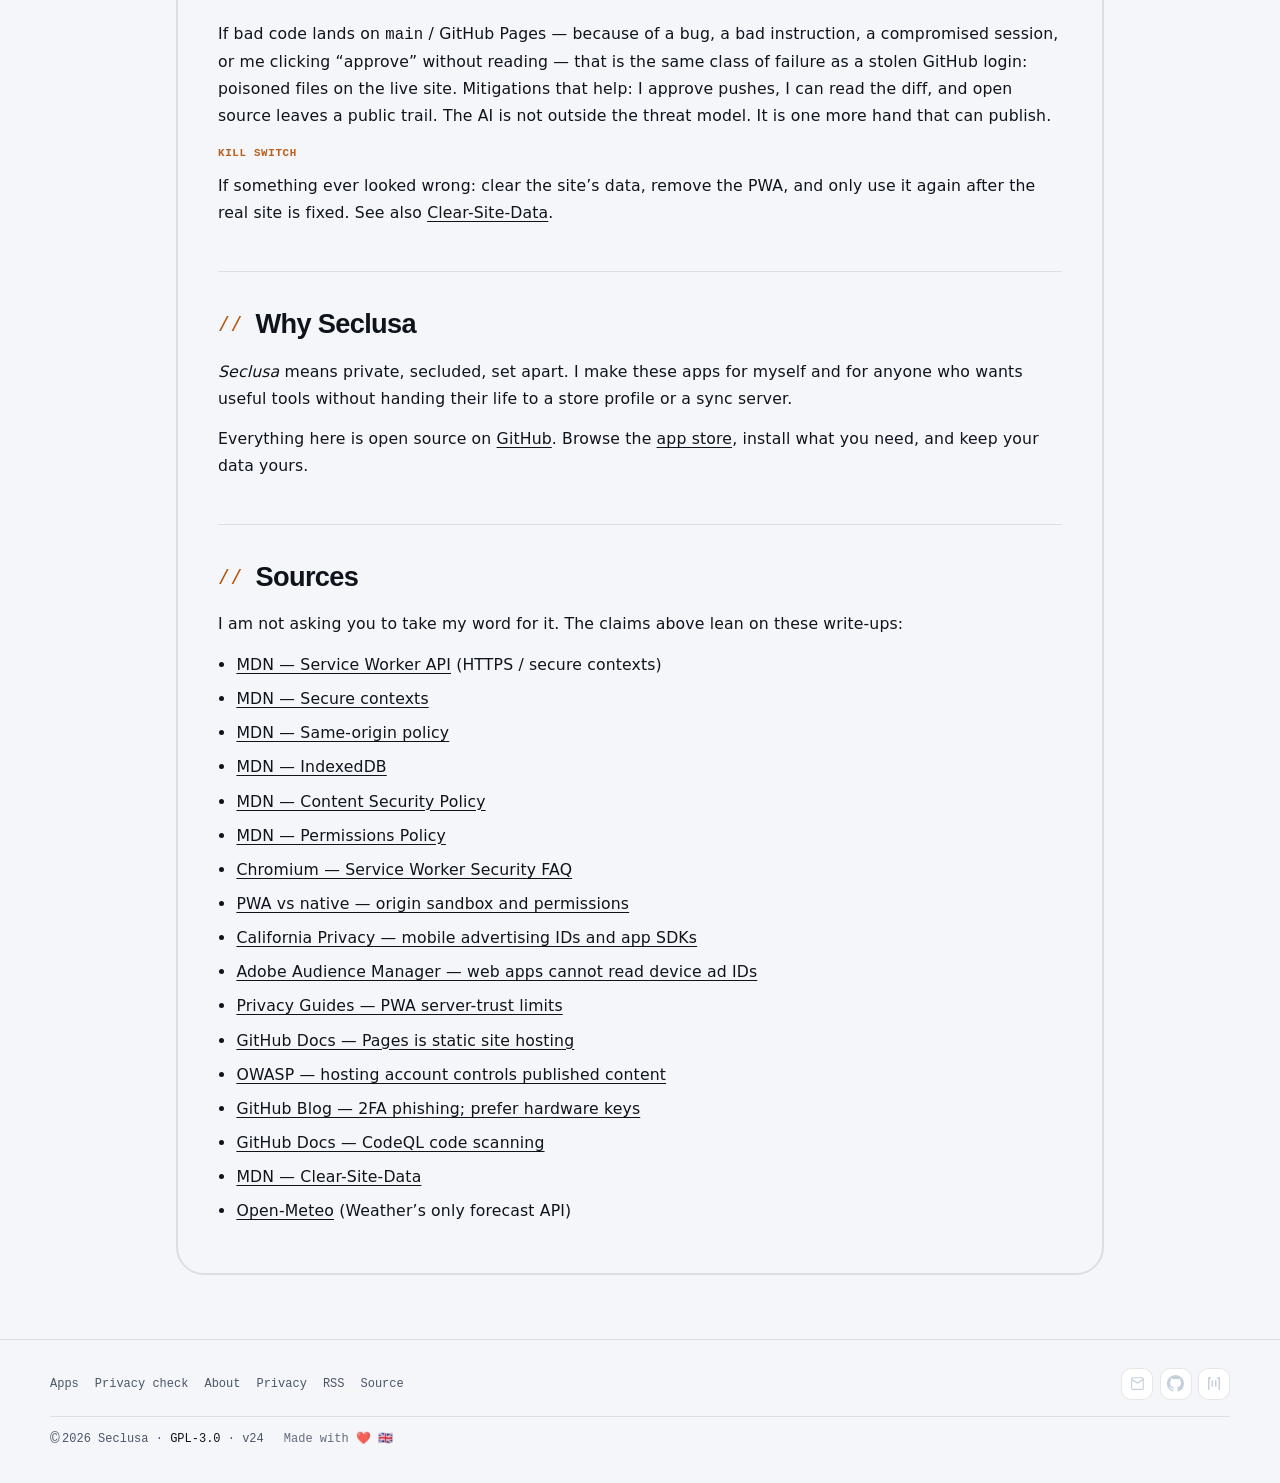
==== commit bfea7abf: "Release 24: list Seclusa Calc on the Daily apps store. Co-authored-by: Cursor <cursoragent@cursor.co" ====
--- a/about/index.html
+++ b/about/index.html
@@ -21,15 +21,15 @@
   <meta name="twitter:description" content="Why ambr3 builds Seclusa PWAs — plain talk on privacy, security, and the hard limits.">
   <meta name="twitter:image" content="https://ambr3.github.io/site/icons/social.png">
   <link rel="alternate" type="application/rss+xml" title="Seclusa releases" href="../feed.xml">
-  <link rel="icon" type="image/png" sizes="192x192" href="../icons/icon-192.png?v=23">
-  <link rel="apple-touch-icon" href="../icons/apple-touch-icon.png?v=23">
-  <script src="../js/theme-boot.js?v=23"></script>
-  <link rel="stylesheet" href="../css/site.css?v=23">
+  <link rel="icon" type="image/png" sizes="192x192" href="../icons/icon-192.png?v=24">
+  <link rel="apple-touch-icon" href="../icons/apple-touch-icon.png?v=24">
+  <script src="../js/theme-boot.js?v=24"></script>
+  <link rel="stylesheet" href="../css/site.css?v=24">
 </head>
-<body data-site-v="23">
+<body data-site-v="24">
   <nav class="site-nav" aria-label="Primary">
     <a class="brand" href="../">
-      <img class="brand-mark" src="../icons/icon-192.png?v=23" width="40" height="40" alt="Seclusa">
+      <img class="brand-mark" src="../icons/icon-192.png?v=24" width="40" height="40" alt="Seclusa">
     </a>
     <ul class="links">
       <li><a href="../#apps">Apps</a></li>
@@ -172,11 +172,11 @@
     </div>
       </div>
       <div class="foot-bottom">
-        <p class="foot-legal"><span class="foot-legal__mark" aria-hidden="true">©</span><span class="foot-legal__text">2026 Seclusa · <a href="../COPYING.txt">GPL-3.0</a> · <span class="foot-ver">v23</span></span></p>
+        <p class="foot-legal"><span class="foot-legal__mark" aria-hidden="true">©</span><span class="foot-legal__text">2026 Seclusa · <a href="../COPYING.txt">GPL-3.0</a> · <span class="foot-ver">v24</span></span></p>
         <p class="foot-credit">Made with ❤️ 🇬🇧</p>
       </div>
     </div>
   </footer>
-  <script src="../js/site.js?v=23"></script>
+  <script src="../js/site.js?v=24"></script>
 </body>
 </html>
--- a/css/site.css
+++ b/css/site.css
@@ -1390,6 +1390,7 @@
 .app-icon--tds { --glyph: url("../icons/tds-glyph.png"); }
 .app-icon--bp { --glyph: url("../icons/blood-pressure-glyph.png"); }
 .app-icon--convert { --glyph: url("../icons/convert-glyph.png"); }
+.app-icon--calc { --glyph: url("../icons/calc-glyph.png"); }
 .app-icon--privacy { --glyph: url("../icons/privacy-glyph.png"); }
 
 .app-copy {
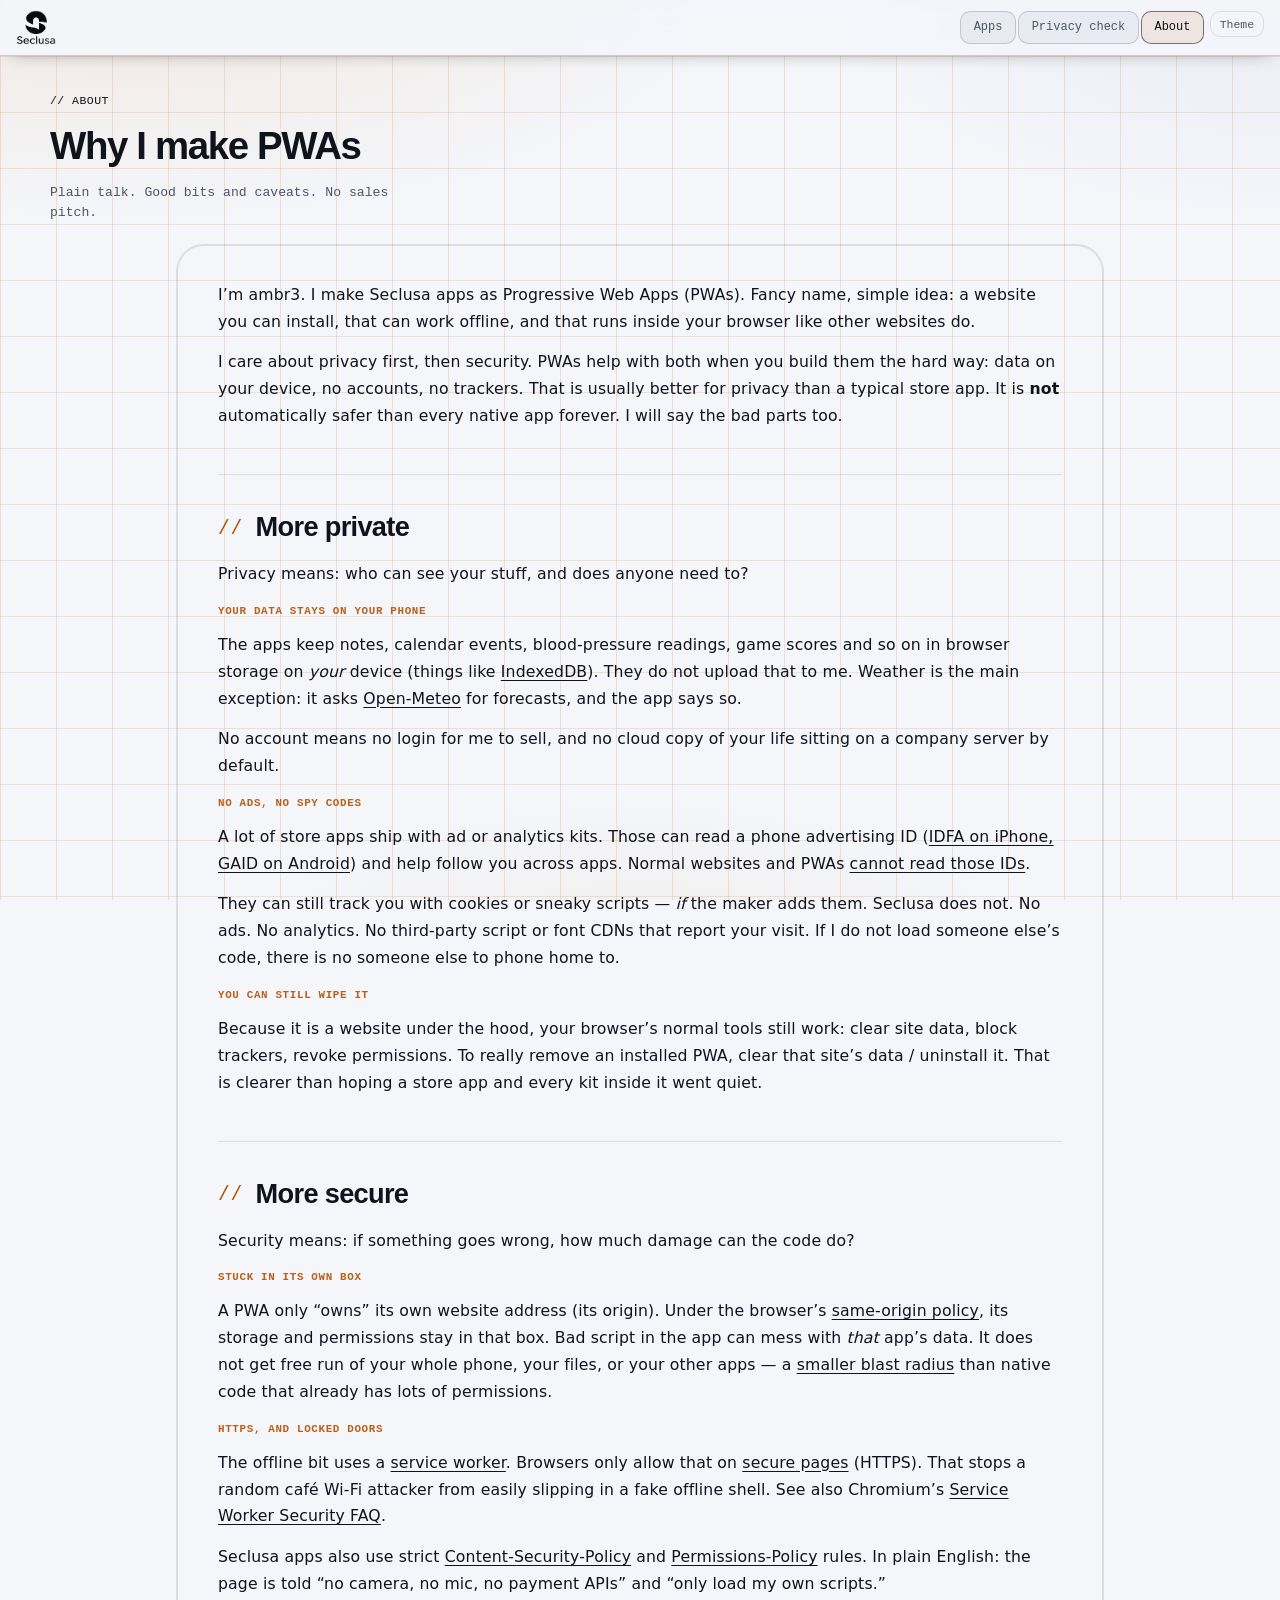
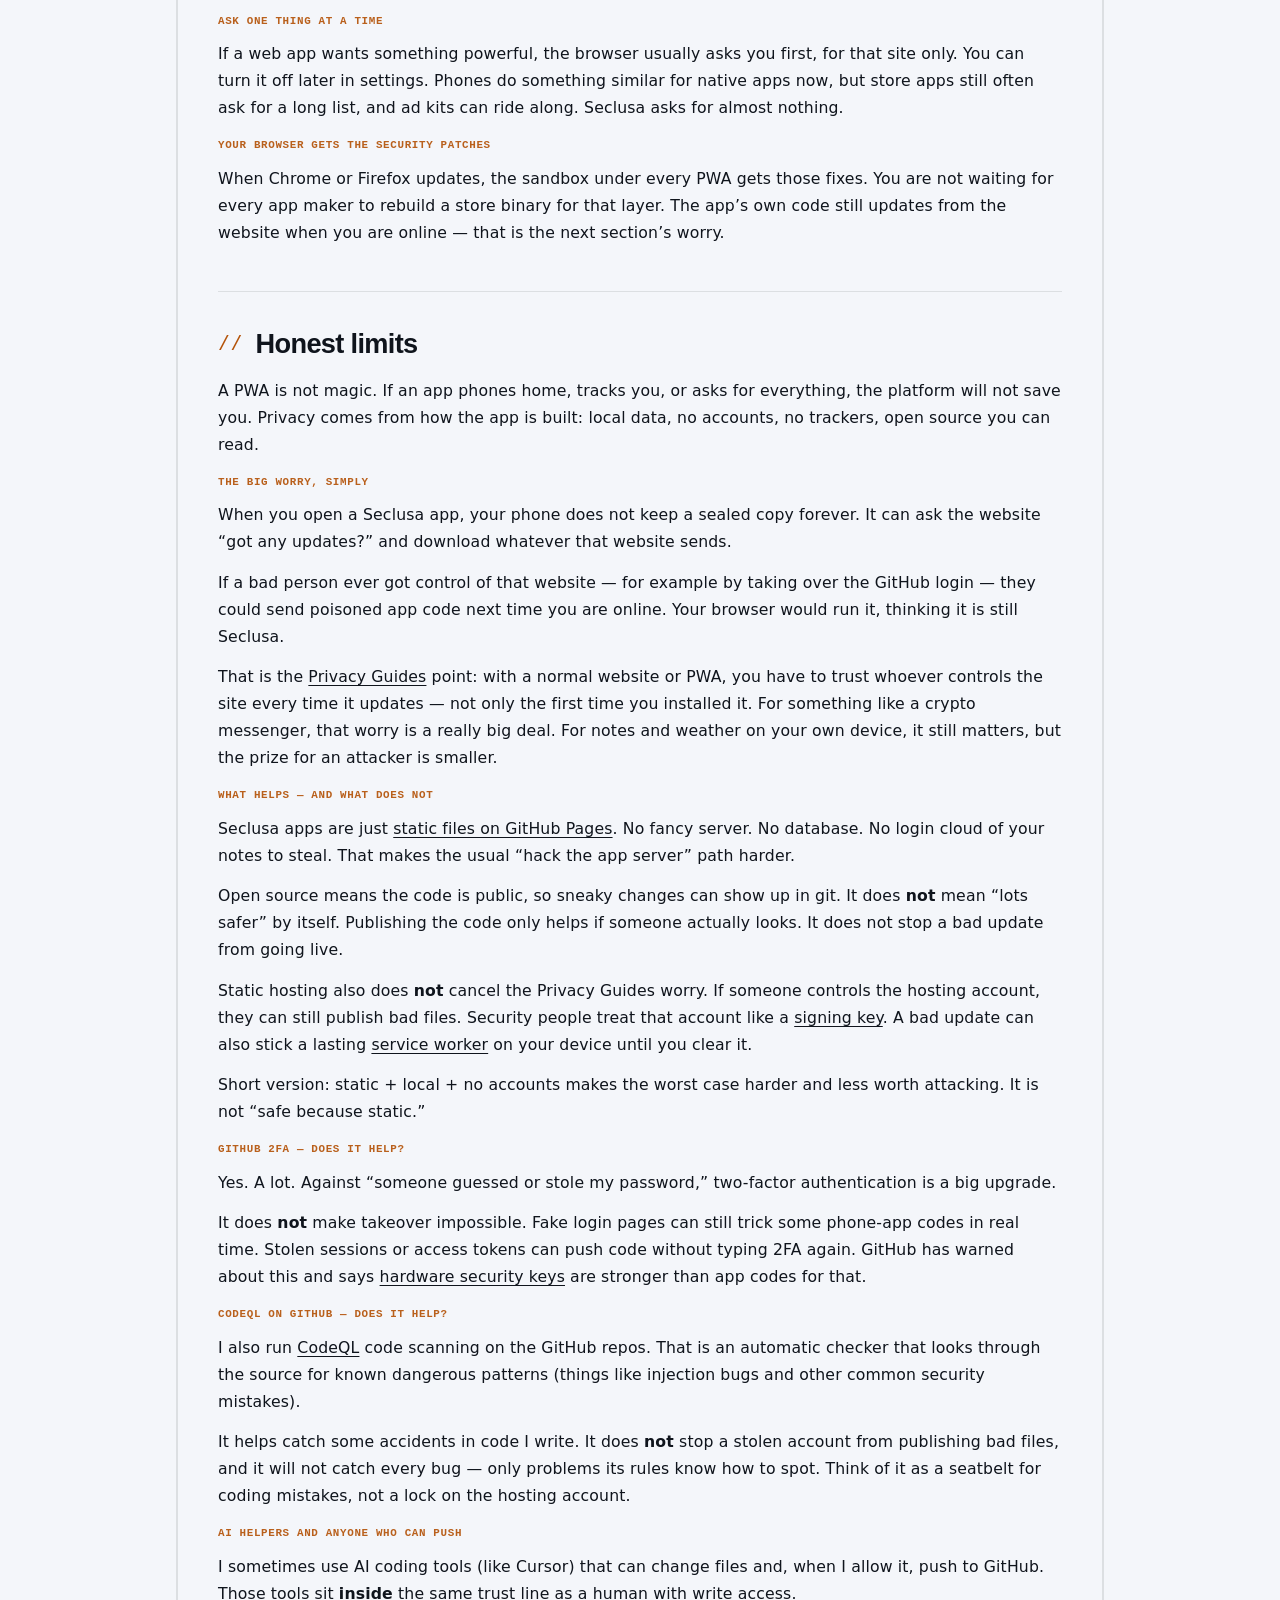
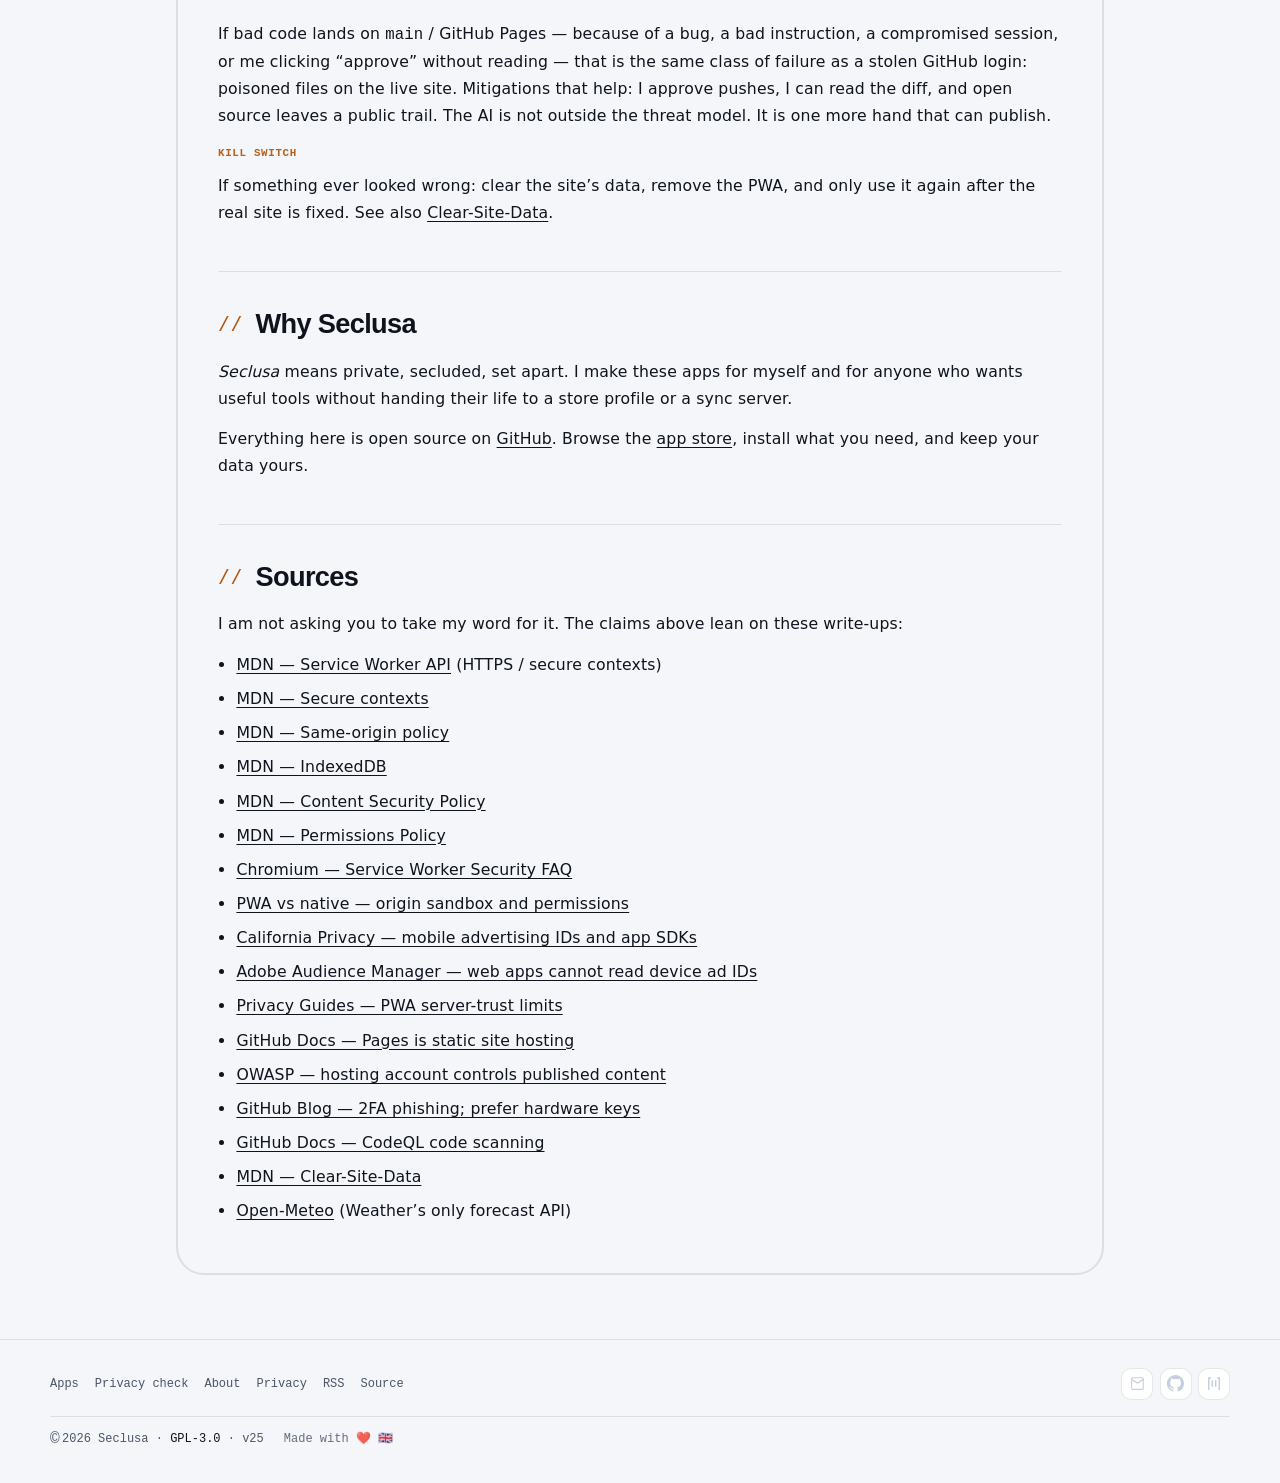
==== commit 421e8108: "Release 25: sync Weather, Calc, and Word Puzzle store versions. Co-authored-by: Cursor <cursoragent@" ====
--- a/about/index.html
+++ b/about/index.html
@@ -21,15 +21,15 @@
   <meta name="twitter:description" content="Why ambr3 builds Seclusa PWAs — plain talk on privacy, security, and the hard limits.">
   <meta name="twitter:image" content="https://ambr3.github.io/site/icons/social.png">
   <link rel="alternate" type="application/rss+xml" title="Seclusa releases" href="../feed.xml">
-  <link rel="icon" type="image/png" sizes="192x192" href="../icons/icon-192.png?v=24">
-  <link rel="apple-touch-icon" href="../icons/apple-touch-icon.png?v=24">
-  <script src="../js/theme-boot.js?v=24"></script>
-  <link rel="stylesheet" href="../css/site.css?v=24">
+  <link rel="icon" type="image/png" sizes="192x192" href="../icons/icon-192.png?v=25">
+  <link rel="apple-touch-icon" href="../icons/apple-touch-icon.png?v=25">
+  <script src="../js/theme-boot.js?v=25"></script>
+  <link rel="stylesheet" href="../css/site.css?v=25">
 </head>
-<body data-site-v="24">
+<body data-site-v="25">
   <nav class="site-nav" aria-label="Primary">
     <a class="brand" href="../">
-      <img class="brand-mark" src="../icons/icon-192.png?v=24" width="40" height="40" alt="Seclusa">
+      <img class="brand-mark" src="../icons/icon-192.png?v=25" width="40" height="40" alt="Seclusa">
     </a>
     <ul class="links">
       <li><a href="../#apps">Apps</a></li>
@@ -172,11 +172,11 @@
     </div>
       </div>
       <div class="foot-bottom">
-        <p class="foot-legal"><span class="foot-legal__mark" aria-hidden="true">©</span><span class="foot-legal__text">2026 Seclusa · <a href="../COPYING.txt">GPL-3.0</a> · <span class="foot-ver">v24</span></span></p>
+        <p class="foot-legal"><span class="foot-legal__mark" aria-hidden="true">©</span><span class="foot-legal__text">2026 Seclusa · <a href="../COPYING.txt">GPL-3.0</a> · <span class="foot-ver">v25</span></span></p>
         <p class="foot-credit">Made with ❤️ 🇬🇧</p>
       </div>
     </div>
   </footer>
-  <script src="../js/site.js?v=24"></script>
+  <script src="../js/site.js?v=25"></script>
 </body>
 </html>
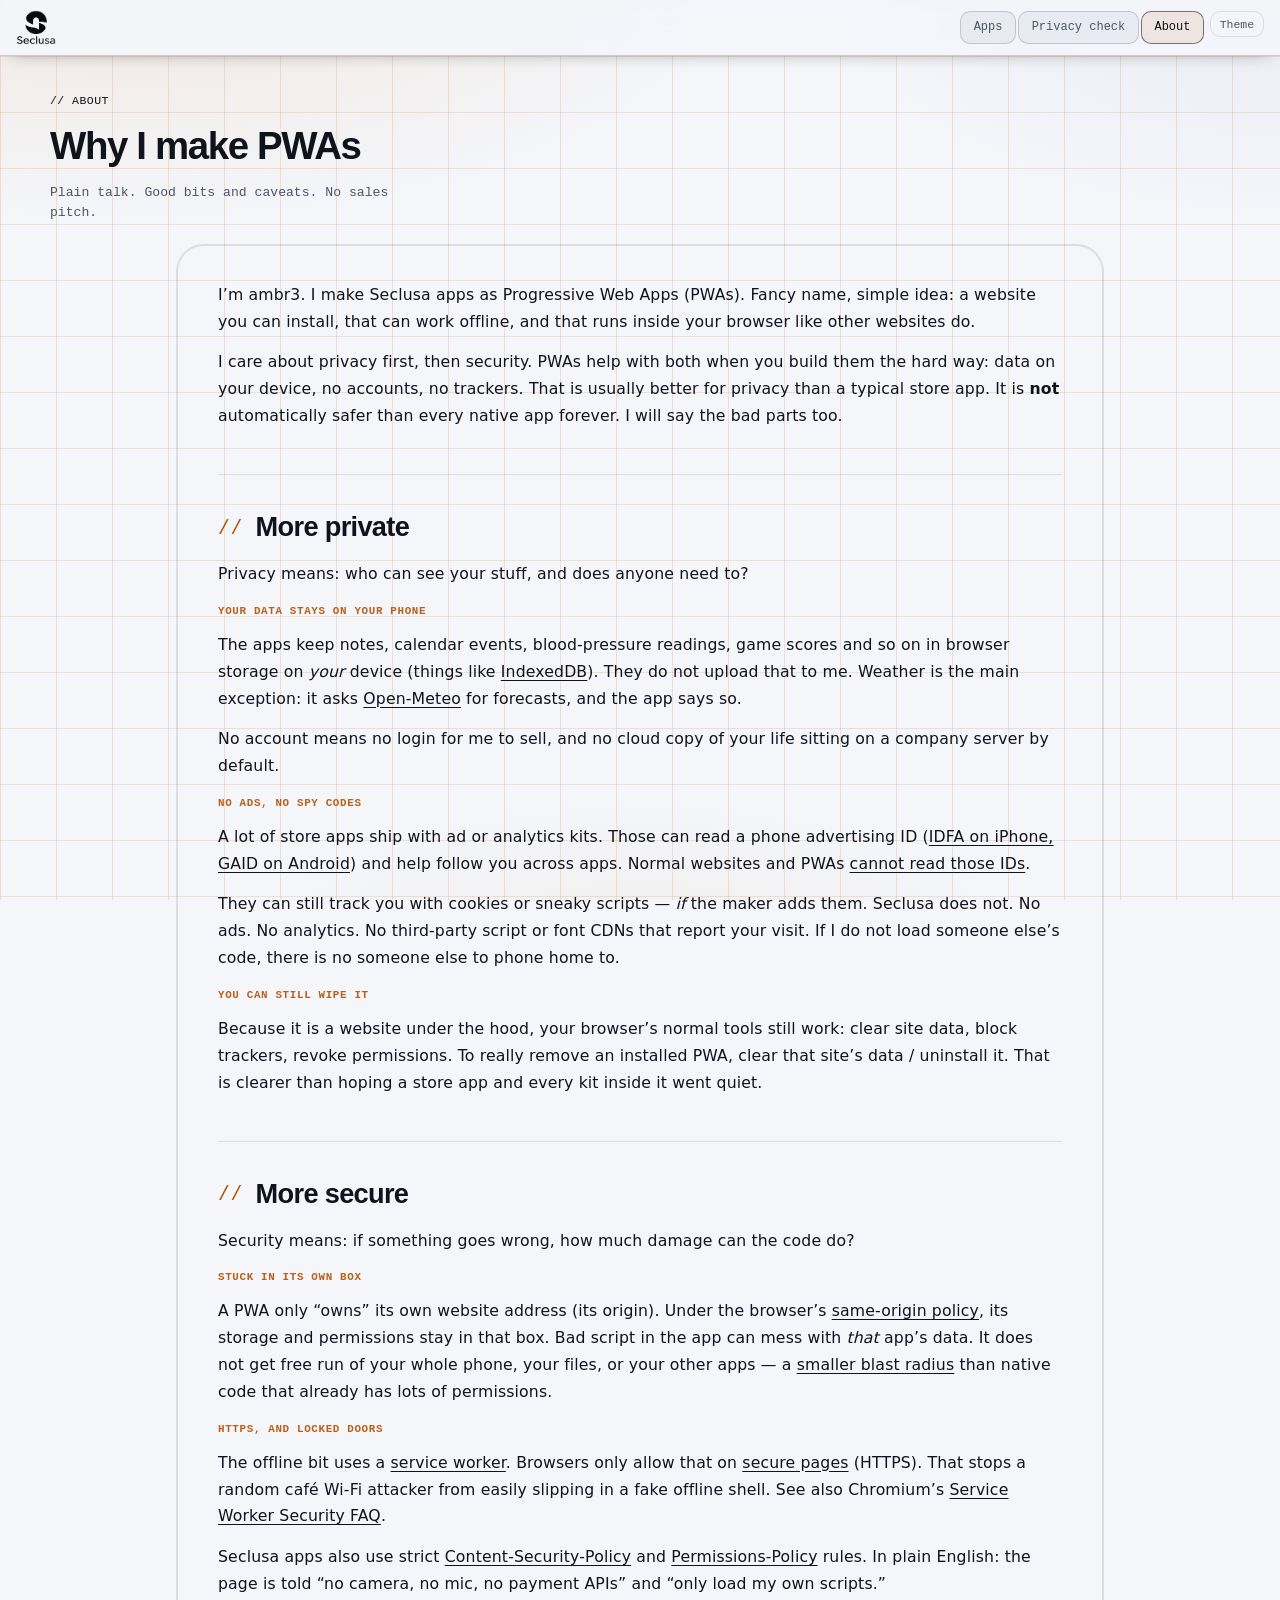
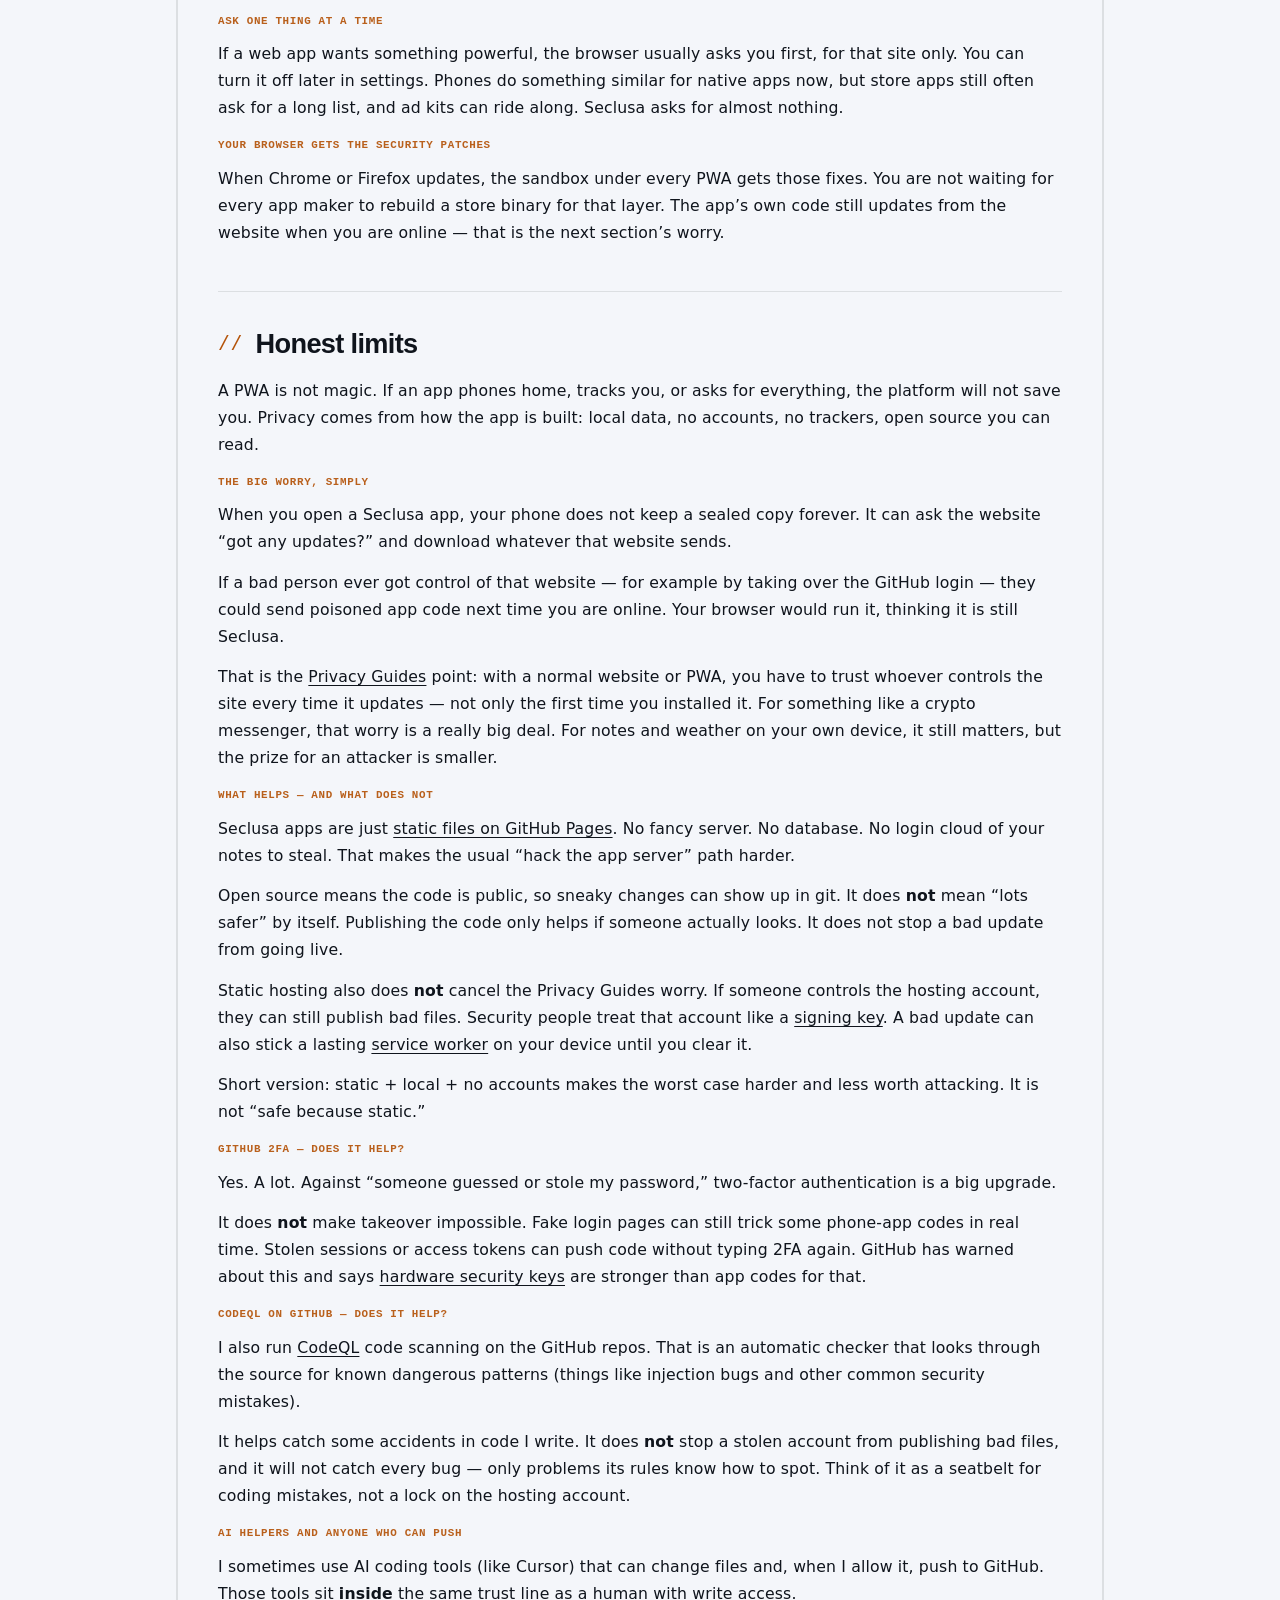
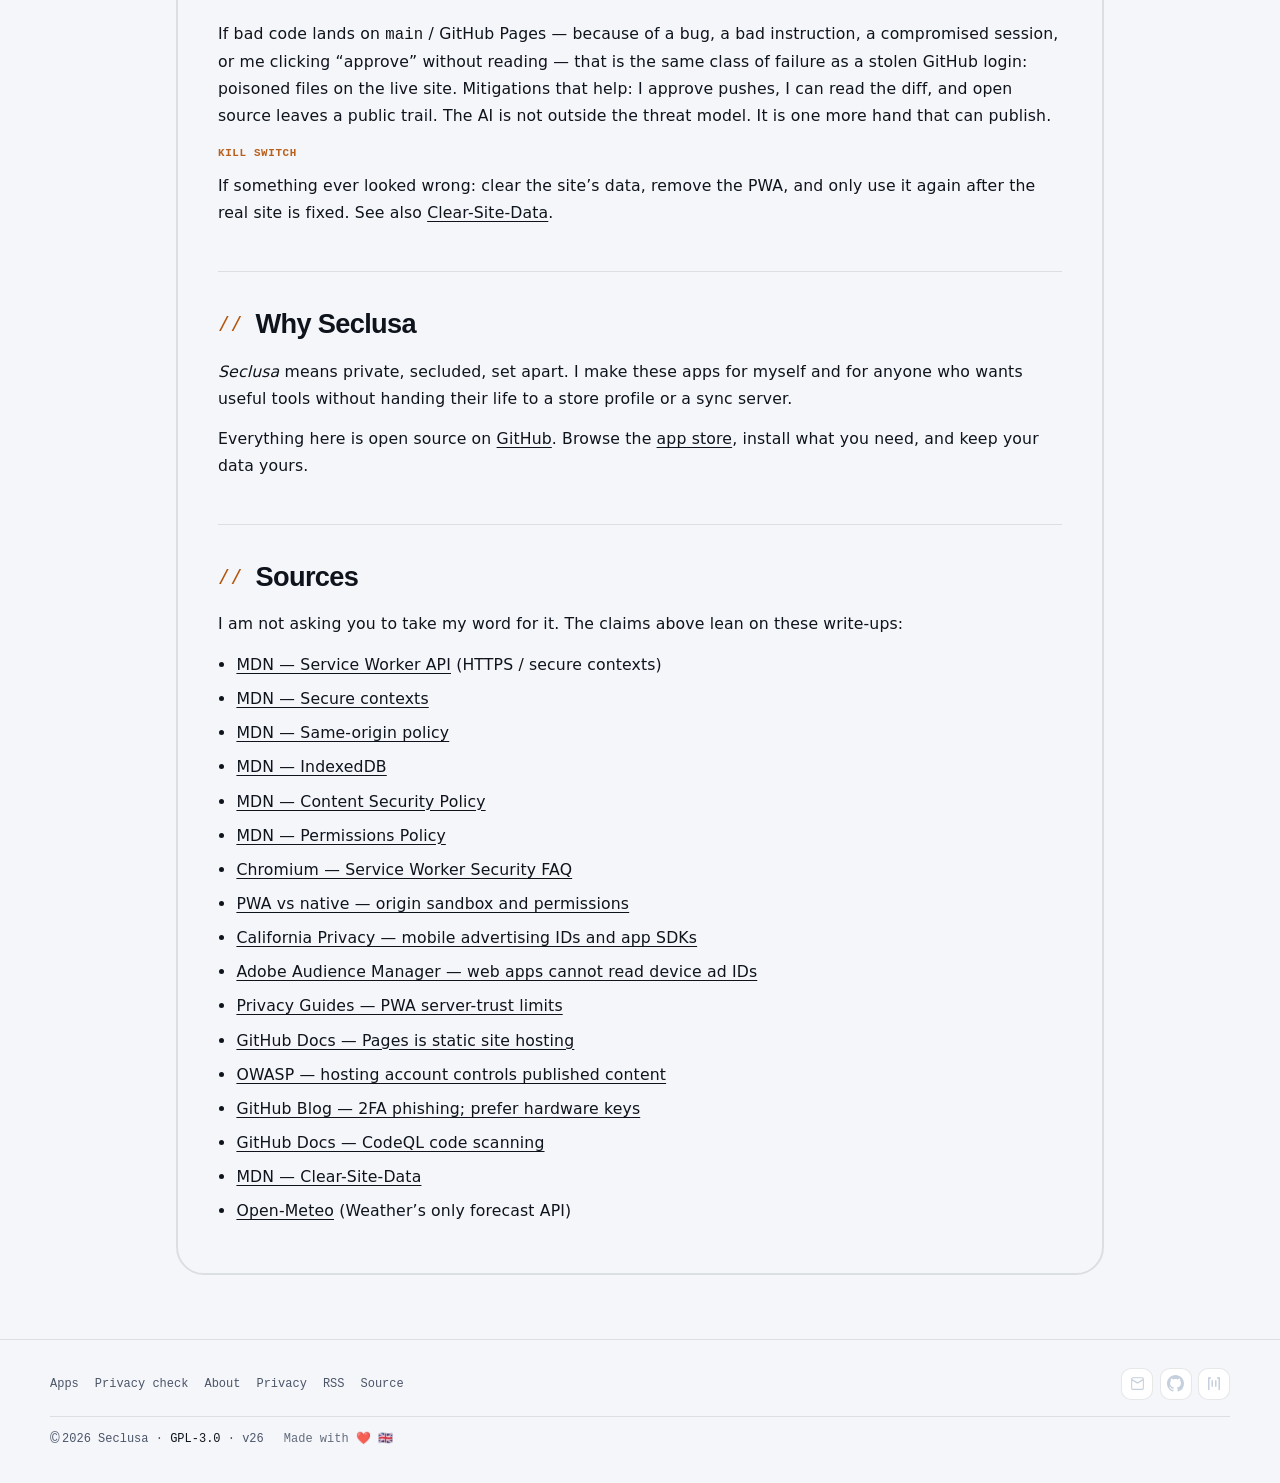
==== commit 9a2bbcb8: "Release 26: sync Calendar 0.3.15 and Weather 0.8.3 store versions. Co-authored-by: Cursor <cursorage" ====
--- a/about/index.html
+++ b/about/index.html
@@ -21,15 +21,15 @@
   <meta name="twitter:description" content="Why ambr3 builds Seclusa PWAs — plain talk on privacy, security, and the hard limits.">
   <meta name="twitter:image" content="https://ambr3.github.io/site/icons/social.png">
   <link rel="alternate" type="application/rss+xml" title="Seclusa releases" href="../feed.xml">
-  <link rel="icon" type="image/png" sizes="192x192" href="../icons/icon-192.png?v=25">
-  <link rel="apple-touch-icon" href="../icons/apple-touch-icon.png?v=25">
-  <script src="../js/theme-boot.js?v=25"></script>
-  <link rel="stylesheet" href="../css/site.css?v=25">
+  <link rel="icon" type="image/png" sizes="192x192" href="../icons/icon-192.png?v=26">
+  <link rel="apple-touch-icon" href="../icons/apple-touch-icon.png?v=26">
+  <script src="../js/theme-boot.js?v=26"></script>
+  <link rel="stylesheet" href="../css/site.css?v=26">
 </head>
-<body data-site-v="25">
+<body data-site-v="26">
   <nav class="site-nav" aria-label="Primary">
     <a class="brand" href="../">
-      <img class="brand-mark" src="../icons/icon-192.png?v=25" width="40" height="40" alt="Seclusa">
+      <img class="brand-mark" src="../icons/icon-192.png?v=26" width="40" height="40" alt="Seclusa">
     </a>
     <ul class="links">
       <li><a href="../#apps">Apps</a></li>
@@ -172,11 +172,11 @@
     </div>
       </div>
       <div class="foot-bottom">
-        <p class="foot-legal"><span class="foot-legal__mark" aria-hidden="true">©</span><span class="foot-legal__text">2026 Seclusa · <a href="../COPYING.txt">GPL-3.0</a> · <span class="foot-ver">v25</span></span></p>
+        <p class="foot-legal"><span class="foot-legal__mark" aria-hidden="true">©</span><span class="foot-legal__text">2026 Seclusa · <a href="../COPYING.txt">GPL-3.0</a> · <span class="foot-ver">v26</span></span></p>
         <p class="foot-credit">Made with ❤️ 🇬🇧</p>
       </div>
     </div>
   </footer>
-  <script src="../js/site.js?v=25"></script>
+  <script src="../js/site.js?v=26"></script>
 </body>
 </html>
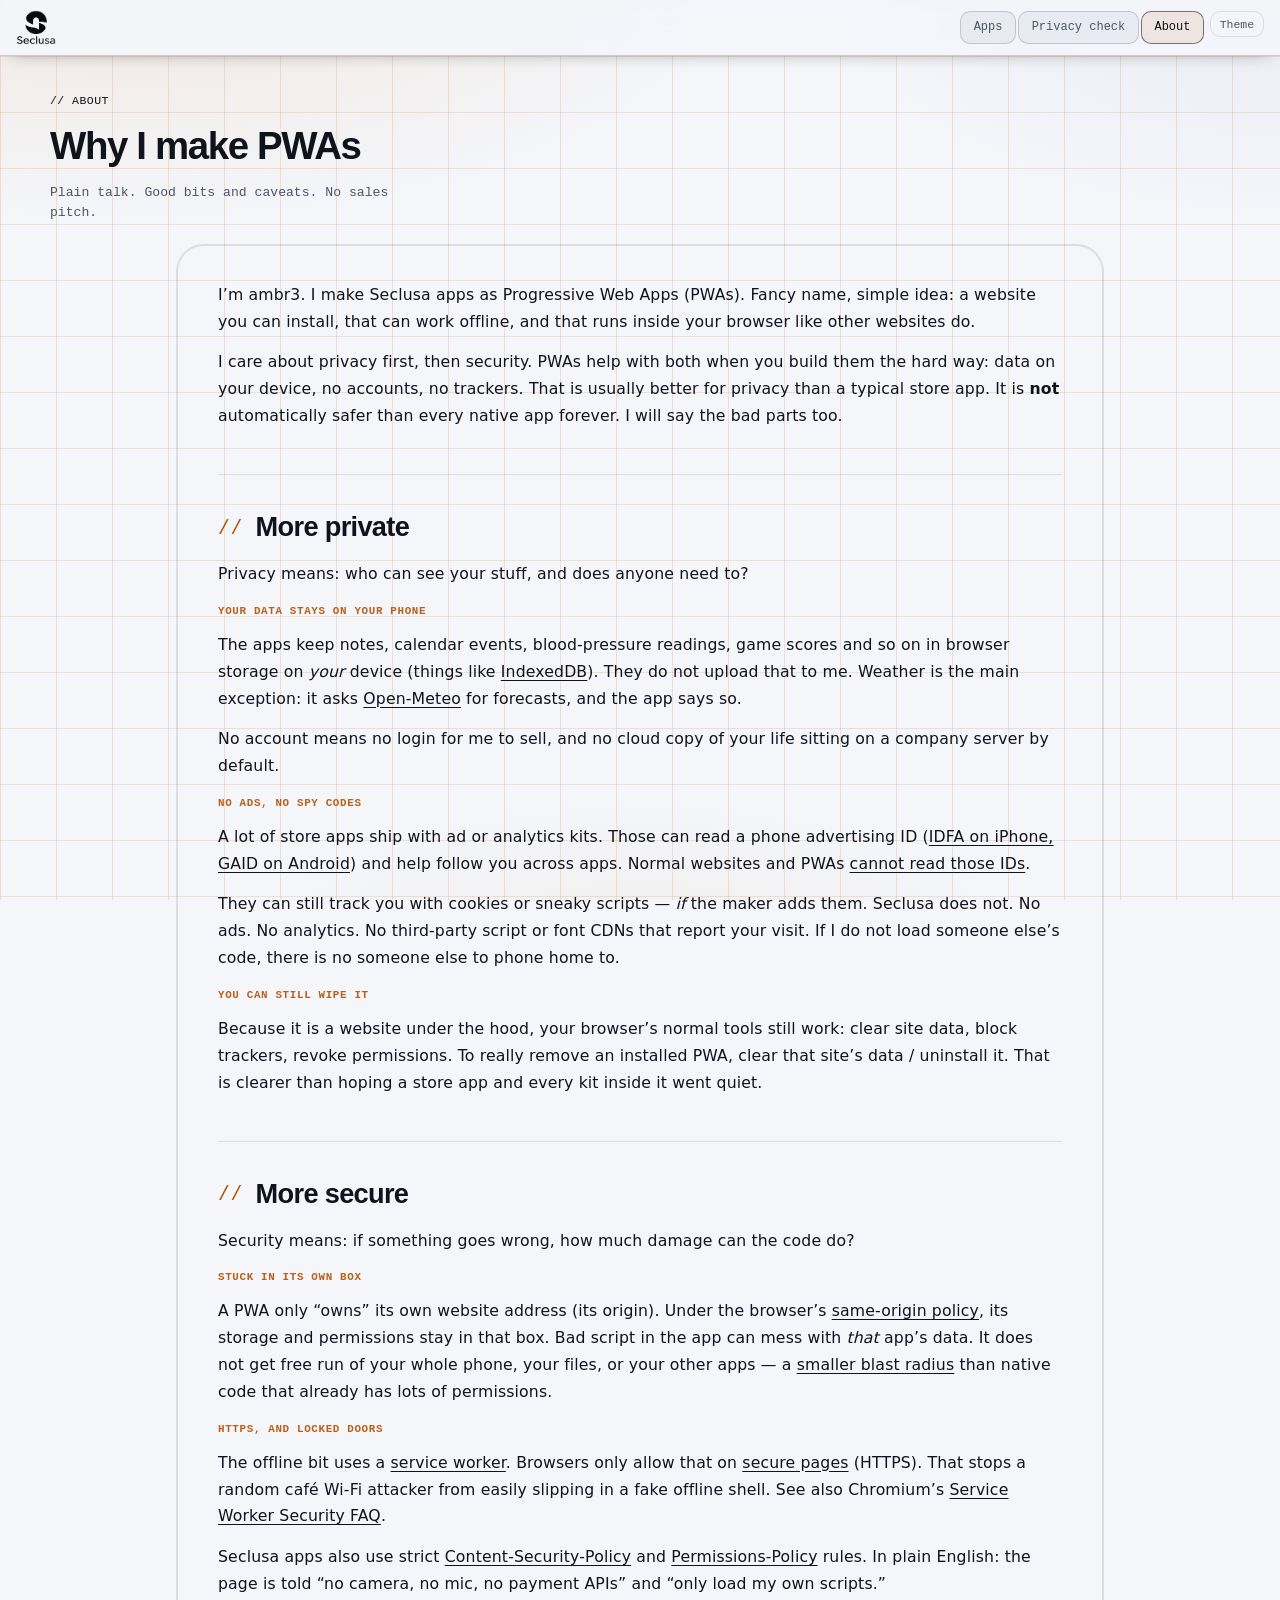
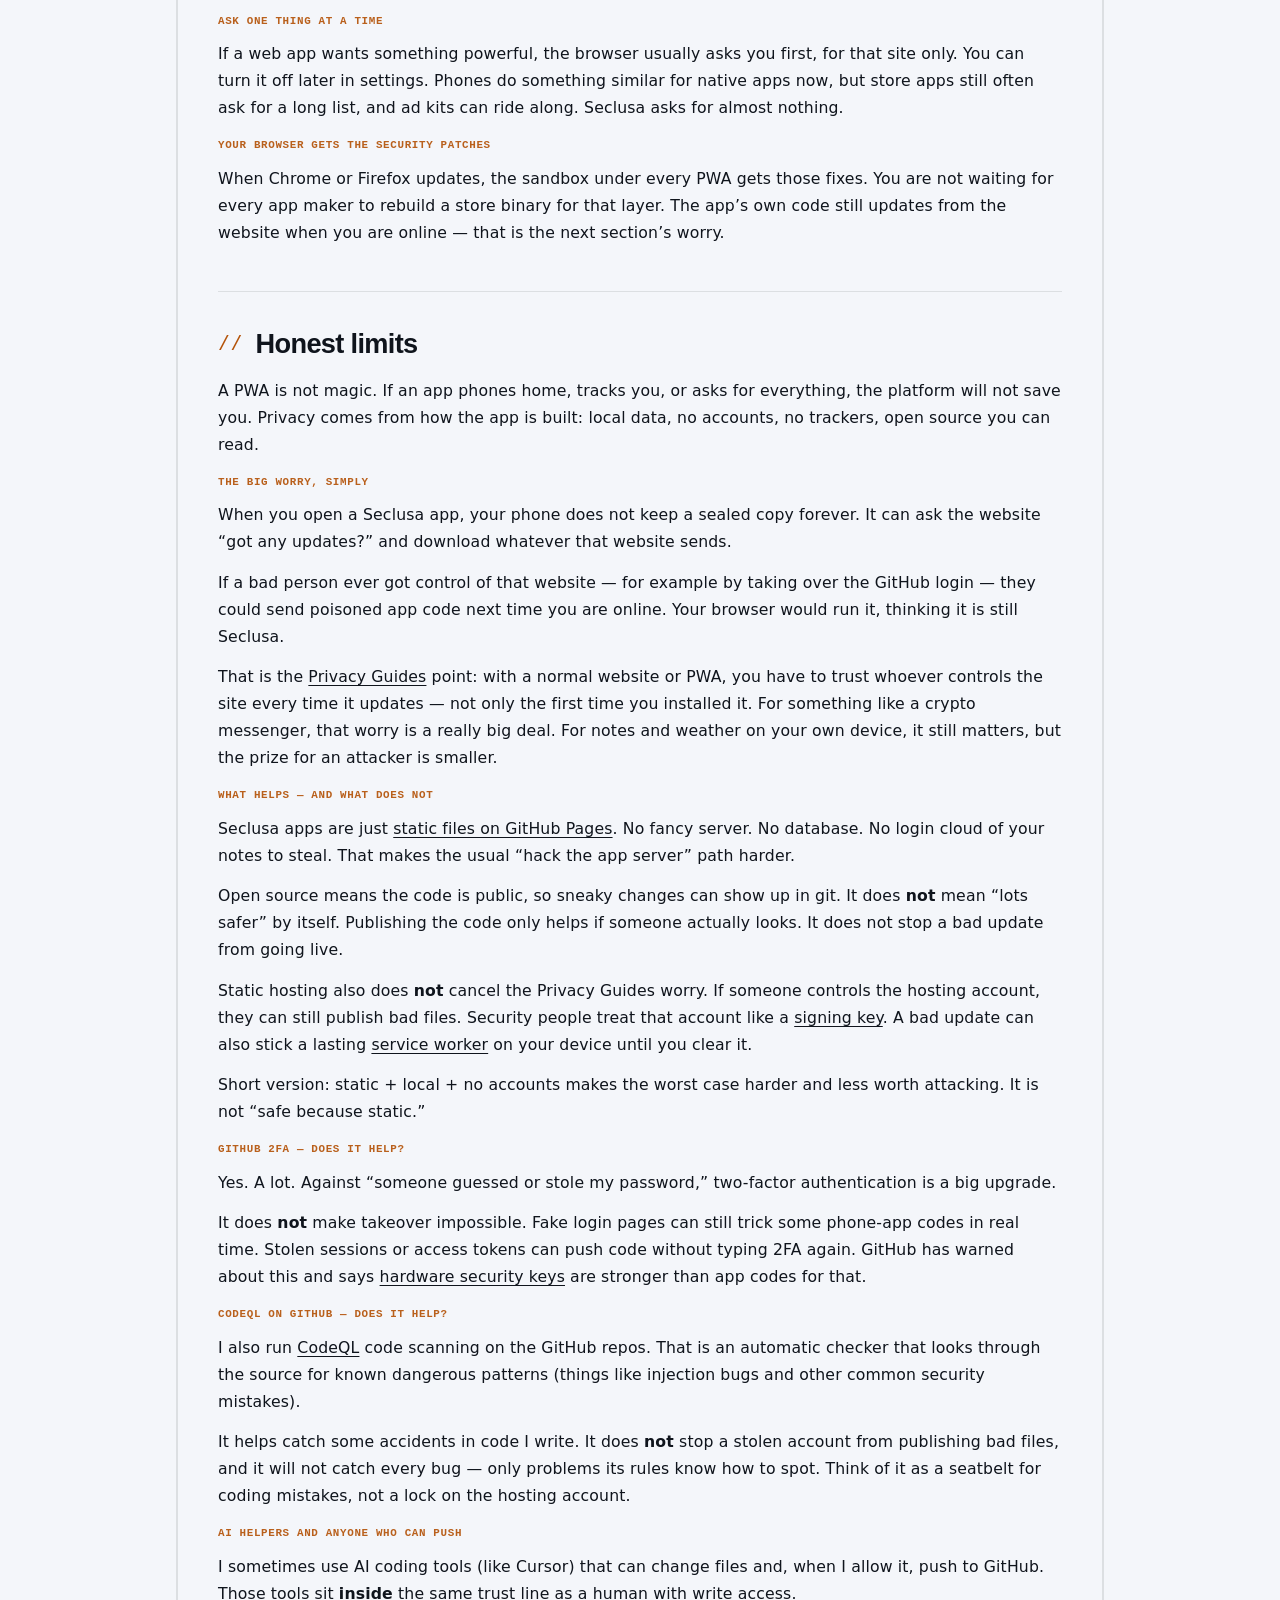
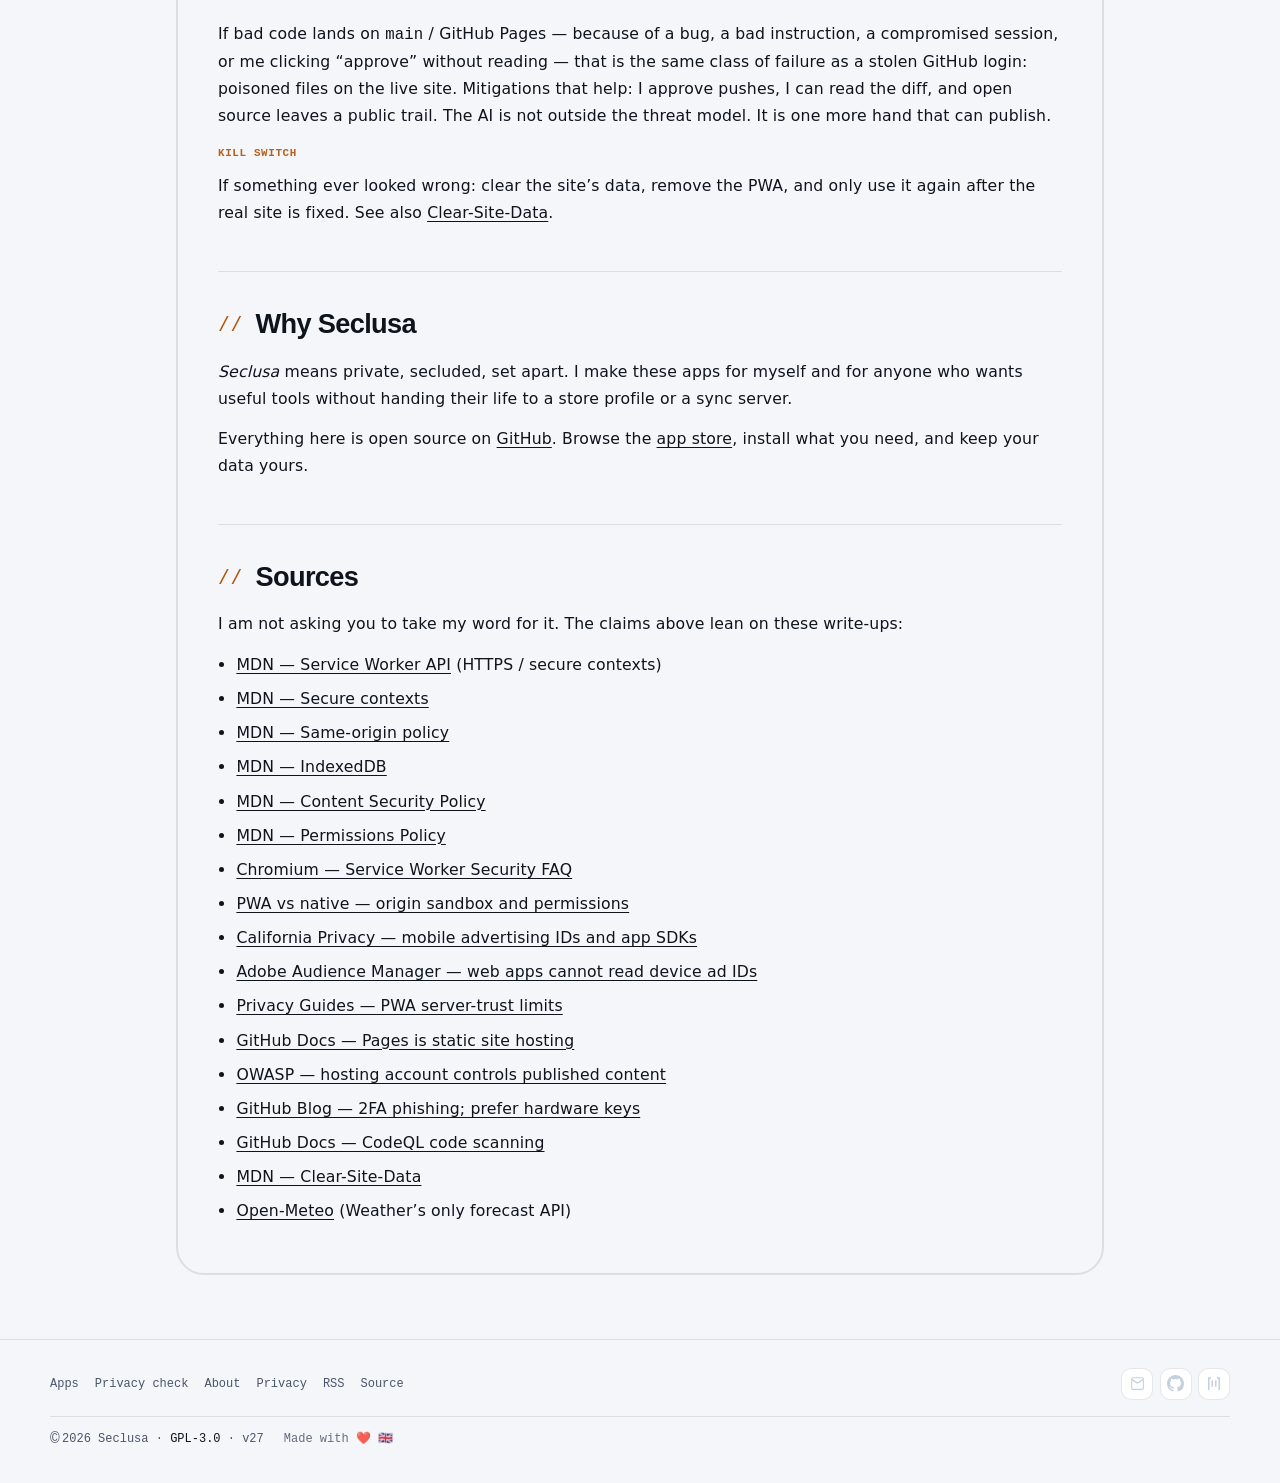
==== commit da6adb9c: "Release 27: update Privacy check catalog/copy and sync Calendar 0.3.16. Co-authored-by: Cursor <curs" ====
--- a/about/index.html
+++ b/about/index.html
@@ -21,15 +21,15 @@
   <meta name="twitter:description" content="Why ambr3 builds Seclusa PWAs — plain talk on privacy, security, and the hard limits.">
   <meta name="twitter:image" content="https://ambr3.github.io/site/icons/social.png">
   <link rel="alternate" type="application/rss+xml" title="Seclusa releases" href="../feed.xml">
-  <link rel="icon" type="image/png" sizes="192x192" href="../icons/icon-192.png?v=26">
-  <link rel="apple-touch-icon" href="../icons/apple-touch-icon.png?v=26">
-  <script src="../js/theme-boot.js?v=26"></script>
-  <link rel="stylesheet" href="../css/site.css?v=26">
+  <link rel="icon" type="image/png" sizes="192x192" href="../icons/icon-192.png?v=27">
+  <link rel="apple-touch-icon" href="../icons/apple-touch-icon.png?v=27">
+  <script src="../js/theme-boot.js?v=27"></script>
+  <link rel="stylesheet" href="../css/site.css?v=27">
 </head>
-<body data-site-v="26">
+<body data-site-v="27">
   <nav class="site-nav" aria-label="Primary">
     <a class="brand" href="../">
-      <img class="brand-mark" src="../icons/icon-192.png?v=26" width="40" height="40" alt="Seclusa">
+      <img class="brand-mark" src="../icons/icon-192.png?v=27" width="40" height="40" alt="Seclusa">
     </a>
     <ul class="links">
       <li><a href="../#apps">Apps</a></li>
@@ -172,11 +172,11 @@
     </div>
       </div>
       <div class="foot-bottom">
-        <p class="foot-legal"><span class="foot-legal__mark" aria-hidden="true">©</span><span class="foot-legal__text">2026 Seclusa · <a href="../COPYING.txt">GPL-3.0</a> · <span class="foot-ver">v26</span></span></p>
+        <p class="foot-legal"><span class="foot-legal__mark" aria-hidden="true">©</span><span class="foot-legal__text">2026 Seclusa · <a href="../COPYING.txt">GPL-3.0</a> · <span class="foot-ver">v27</span></span></p>
         <p class="foot-credit">Made with ❤️ 🇬🇧</p>
       </div>
     </div>
   </footer>
-  <script src="../js/site.js?v=26"></script>
+  <script src="../js/site.js?v=27"></script>
 </body>
 </html>
